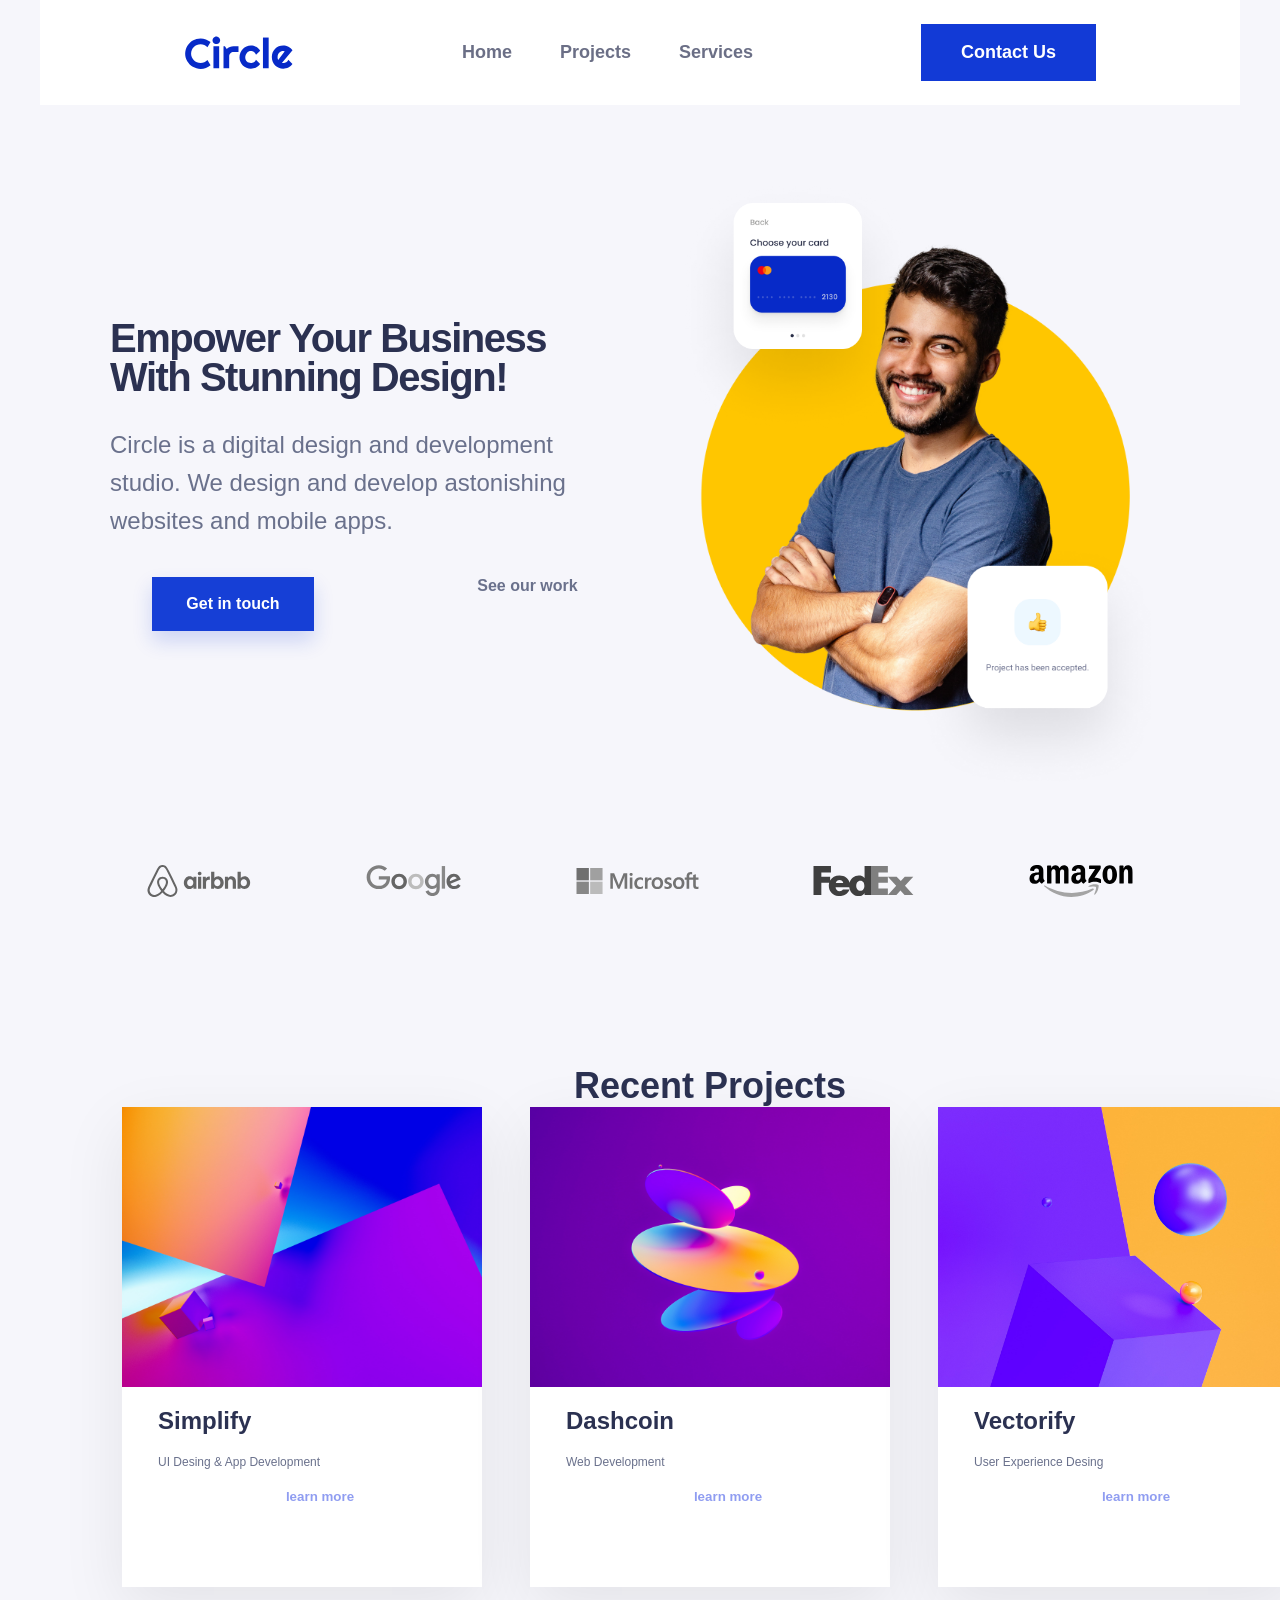
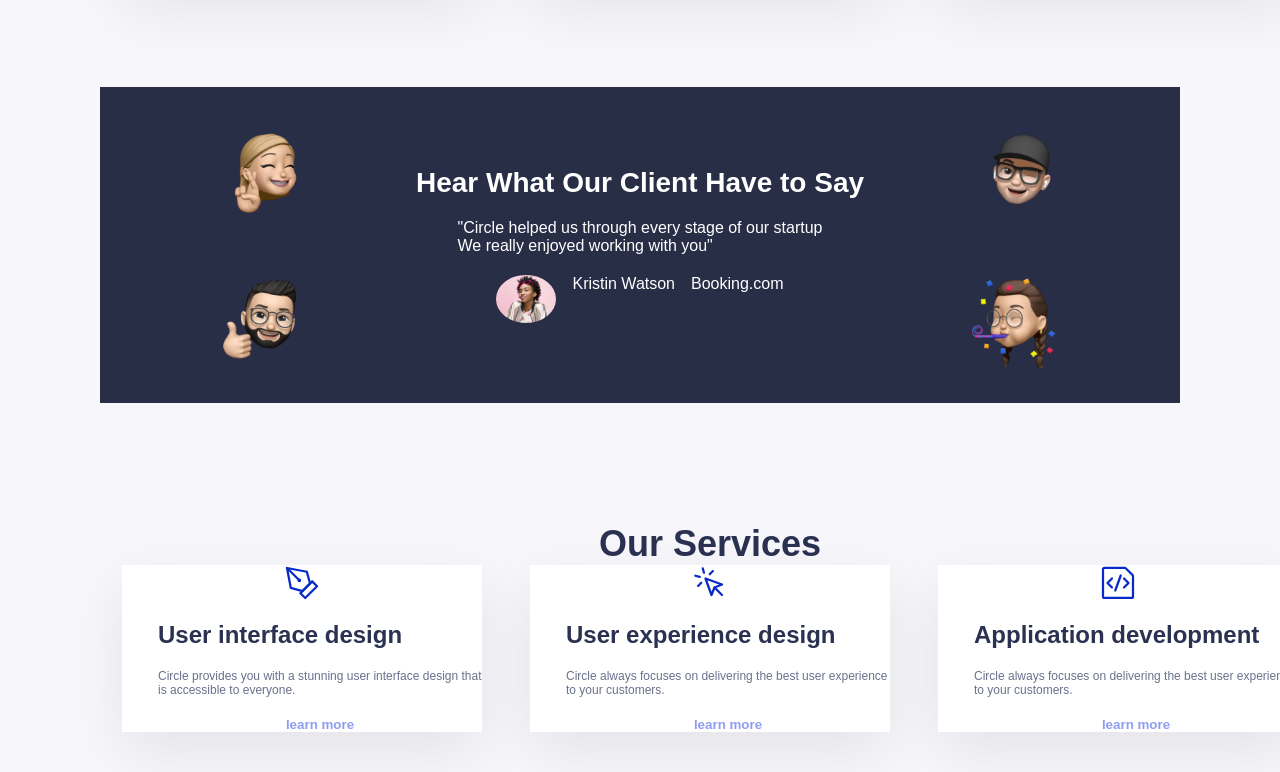
==== Proyecto/index.html @ 4cdb1dbb "Inicio_Del_Dia_07-04-2026_956" ====
<!doctype html>
<html lang="en">
  <head>
    <meta charset="UTF-8" />
    <meta name="viewport" content="width=device-width, initial-scale=1.0" />
    <link rel="stylesheet" href="../Proyecto/css-De-Index/style.css" />
    <title>Circle</title>
  </head>
  <body>
    <header class="header">
      <nav class="header-inner">
        <img
          src="../assets/project-assets-20260406T084947Z-1-001/project-assets/logos/circle.svg"
          alt="Logo de circle"
          class="logo"
        />
        <!-- menu_de_navegacion -->
        <nav class="menu">
          <ul>
            <li><a href="#">Home</a></li>
            <li><a href="#">Projects</a></li>
            <li><a href="#">Services</a></li>
          </ul>
        </nav>

        <button class="btn-contact">Contact Us</button>
      </nav>
    </header>

    <article>
      <!-- Primeraseccion -->
      <section class="section1">
        <div class="section1-container">
          <div class="part-One-Section-One">
            <h1>Empower Your Business With Stunning Design!</h1>
            <p>
              Circle is a digital design and development studio. We design and
              develop astonishing websites and mobile apps.
            </p>

            <div class="buttons">
              <button class="btn-primary">Get in touch</button>
              <button class="btn-secondary">See our work</button>
            </div>
          </div>

          <div class="part-One-Section-two">
            <img
              class="hero-main"
              src="../assets/project-assets-20260406T084947Z-1-001/project-assets/hero-section/hero-image.png"
              alt="Hero image"
            />
            <img
              class="hero-card card-top"
              src="../assets/project-assets-20260406T084947Z-1-001/project-assets/hero-section/card-1.png"
              alt="Choose your card"
            />
            <img
              class="hero-card card-bottom"
              src="../assets/project-assets-20260406T084947Z-1-001/project-assets/hero-section/card-2.png"
              alt="Project accepted"
            />
          </div>
        </div>

        <div class="part-One-Section-three">
          <img
            src="../assets/project-assets-20260406T084947Z-1-001/project-assets/logos/airbnb-logo.svg"
            alt="airbnb-logo"
          />
          <img
            src="../assets/project-assets-20260406T084947Z-1-001/project-assets/logos/google-logo.svg"
            alt="google-logo"
          />
          <img
            src="../assets/project-assets-20260406T084947Z-1-001/project-assets/logos/microsoft-logo.svg"
            alt="microsoft-logo"
          />
          <img
            src="../assets/project-assets-20260406T084947Z-1-001/project-assets/logos/fedex-logo.svg"
            alt="fedex-logo"
          />
          <img
            src="../assets/project-assets-20260406T084947Z-1-001/project-assets/logos/amazon-logo.svg"
            alt="amazon-logo"
          />
        </div>
      </section>
      <!-- segunda Seccion -->
      <section class="section2">
        <h2>Recent Projects</h2>
        <div class="sectiontwo_container">
          <div class="part-two-target-One">
            <img
              class="oneImg"
              src="../assets/project-assets-20260406T084947Z-1-001/project-assets/projects-section/1.jpg"
              alt="projects-section"
            />
            <h3>Simplify</h3>
            <p>UI Desing & App Development</p>
            <button>learn more</button>
          </div>
          <div class="part-two-target-two">
            <img
              class="twoImg"
              src="../assets/project-assets-20260406T084947Z-1-001/project-assets/projects-section/2.jpg"
              alt="projects-section2"
            />
            <h3>Dashcoin</h3>
            <p>Web Development</p>
            <button>learn more</button>
          </div>
          <div class="part-two-target-three">
            <img
              class="threeImg"
              src="../assets/project-assets-20260406T084947Z-1-001/project-assets/projects-section/3.jpg"
              alt="projects-section3"
            />
            <h3>Vectorify</h3>
            <p>User Experience Desing</p>
            <button>learn more</button>
          </div>
        </div>
      </section>
      <!-- TerceraSección -->
      <section class="section3">
        <img
          src="../assets/project-assets-20260406T084947Z-1-001/project-assets/testimonial-section/memoji-1.png"
          class="corner tl"
          alt=""
        />
        <img
          src="../assets/project-assets-20260406T084947Z-1-001/project-assets/testimonial-section/memoji-2.png"
          class="corner tr"
          alt=""
        />
        <img
          src="../assets/project-assets-20260406T084947Z-1-001/project-assets/testimonial-section/memoji-3.png"
          class="corner bl"
          alt=""
        />
        <img
          src="../assets/project-assets-20260406T084947Z-1-001/project-assets/testimonial-section/memoji-4.png"
          class="corner br"
          alt=""
        />

        <div class="content">
          <h3>Hear What Our Client Have to Say</h3>
          <p>
            "Circle helped us through every stage of our startup <br />
            We really enjoyed working with you"
          </p>
          <div class="secction-profile">
            <img
              src="../assets/project-assets-20260406T084947Z-1-001/project-assets/testimonial-section/profile.png"
              class="profile"
              alt="imagenprofile"
            />
            <p>Kristin Watson</p>
            <p>Booking.com</p>
          </div>
        </div>
      </section>
      <!-- cuartaSeccion -->
      <section class="section4">
        <h2>Our Services</h2>
        <div class="sectionfour_container">
          <div class="part-four-target-One">
            <img
              class="oneIco"
              src="../assets/project-assets-20260406T084947Z-1-001/project-assets/services-section/icons/1.svg"
              alt="projects-section"
            />
            <h3>User interface design</h3>
            <p>
              Circle provides you with a stunning user interface design that is
              accessible to everyone.
            </p>
            <button>learn more</button>
          </div>
          <div class="part-four-target-two">
            <img
              class="twoIco"
              src="../assets/project-assets-20260406T084947Z-1-001/project-assets/services-section/icons/2.svg"
              alt="projects-section2"
            />
            <h3>User experience design</h3>
            <p>
              Circle always focuses on delivering the best user experience to
              your customers.
            </p>
            <button>learn more</button>
          </div>
          <div class="part-four-target-three">
            <img
              class="threeIco"
              src="../assets/project-assets-20260406T084947Z-1-001/project-assets/services-section/icons/3.svg"
              alt="projects-section3"
            />
            <h3>Application development</h3>
            <p>
              Circle always focuses on delivering the best user experience to
              your customers.
            </p>
            <button>learn more</button>
          </div>
        </div>
      </section>
      <!-- quitaSeccion -->
      <section class="section5"></section>
    </article>

    <!-- Pie de pagina -->
    <footer class="piePage">
      <article>
        <section>
          <a
            href="../assets/project-assets-20260406T084947Z-1-001/project-assets/logos/circle.svg"
          ></a>
        </section>
        <section></section>
      </article>
    </footer>
  </body>
</html>
---- Proyecto/css-De-Index/style.css ----
* {
  margin: 0 auto;
  padding: 0;
  background: var(--Background);
  font-family: "Roboto", sans-serif;
  max-width: 1200px;
}
html {
  scroll-behavior: smooth;
  display: block;
}
body {
  margin: 0;
  font-family: Arial, sans-serif;
  background: #f6f6fb;
  color: #2b3151;
}

/*Cabecera*/
.header {
  background: #fff;
  padding: 24px 0;
}

.header-inner {
  width: min(1200px, 90%);
  margin: 0 auto;
  display: flex;
  align-items: center;
  justify-content: space-between;
}

.logo {
  width: 110px;
  height: auto;
}

.menu ul {
  list-style: none;
  display: flex;
  gap: 48px;
  margin: 0;
  padding: 0;
}

.menu a {
  text-decoration: none;
  color: #6b6f86;
  font-size: 18px;
  font-weight: 600;
}

.menu a:hover {
  color: #123ad6;
}

.btn-contact {
  background: #123ad6;
  color: #fff;
  border: none;
  padding: 18px 40px;
  font-size: 18px;
  font-weight: 700;
  cursor: pointer;
}
/*Primera seccion*/

.section1 {
  min-height: 100vh;
  padding: 60px 70px 40px;
  box-sizing: border-box;
}

.section1-container {
  display: flex;
  align-items: center;
  justify-content: space-between;
  gap: 40px;
}

.part-One-Section-One {
  flex: 1;
  max-width: 560px;
}

.part-One-Section-One h1 {
  font-size: 2.5rem;
  line-height: 0.98;
  margin: 0 0 28px;
  font-weight: 800;
  letter-spacing: -1.5px;
  color: #2b3151;
}

.part-One-Section-One p {
  font-size: 1.5rem;
  line-height: 1.6;
  color: #6a718c;
  margin: 0 0 36px;
  max-width: 520px;
}

.buttons {
  display: flex;
  align-items: center;
  gap: 28px;
}

.btn-primary,
.btn-secondary {
  border: none;
  cursor: pointer;
  font-size: 16px;
  font-weight: 700;
}

.btn-primary {
  background: #163fd6;
  color: #fff;
  padding: 18px 34px;
  box-shadow: 0 10px 20px rgba(22, 63, 214, 0.18);
}

.btn-secondary {
  background: transparent;
  color: #6a718c;
  font-weight: 600;
}

.part-One-Section-two {
  flex: 1;
  position: relative;
  min-height: 620px;
  display: flex;
  justify-content: center;
  align-items: center;
}

.hero-main {
  position: relative;
  z-index: 1;
  max-width: 430px;
  width: 100%;
  height: auto;
}

.hero-card {
  position: absolute;
  z-index: 2;
  height: auto;
}

.card-top {
  width: 50%;
  top: 1%;
  left: 2%;
}

.card-bottom {
  width: 50%;
  top: 60%;
  bottom: 2%;
  right: 1%;
}

.part-One-Section-three {
  display: flex;
  justify-content: space-between;
  align-items: center;
  gap: 40px;
  margin-top: 80px;
  flex-wrap: wrap;
}

.part-One-Section-three img {
  max-height: 40px;
  width: auto;
  filter: grayscale(1);
  transition:
    filter 0.25s ease,
    transform 0.25s ease;
}

.part-One-Section-three img:hover {
  filter: grayscale(0);
  transform: scale(2.02);
}
/*Seccion dos */
.section2,
.section4 {
  width: 100%;
  padding: 60px 70px 40px;
  background: #f6f6fb;
}

.section2 h2,
.section4 h2 {
  text-align: center;
  font-size: 36px;
  font-weight: 800;
  color: #2b3151;
}

.sectiontwo_container,
.sectionfour_container {
  width: 100%;
  max-width: 1200px;
  margin: 0 auto;
  display: flex;
  gap: 24px;
  justify-content: center;
}

.part-two-target-One,
.part-two-target-two,
.part-two-target-three {
  flex: 1;
  max-width: 360px;
  height: 480px; /* Altura fija para TODOS */
  background: white;
  padding: 0;
  box-shadow: 0 20px 60px rgba(0, 0, 0, 0.08);
  display: flex;
  flex-direction: column;
  gap: 20px;
  transition: transform 0.3s ease;
}
/* hover seccion 2 */
.part-two-target-One:hover,
.part-two-target-two:hover,
.part-two-target-three:hover {
  transform: translateY(-10px);
}


.oneImg,
.twoImg,
.threeImg {
  width: 100%;
  height: 280px; /* Altura fija para las imágenes */
  object-fit: cover;
}

.part-two-target-One h3,
.part-two-target-two h3,
.part-two-target-three h3 {
  font-size: 24px;
  font-weight: 700;
  color: #2b3151;
  margin-left: 10%;
}

.part-two-target-One p,
.part-two-target-two p,
.part-two-target-three p {
  color: #6a718c;
  font-size: 12px;
  margin-left: 10%;
}

button {
  background-color: white;
  color: rgba(0, 33, 222, 0.438);
  border: none;
  padding-left: 10%;
  font-weight: 600;
  cursor: pointer;
  align-self: flex-start;
}

/* seccion tres */
.section3 {
  background: #292e47;
  background-image: url(../assets/project-assets-20260406T084947Z-1-001/project-assets/testimonial-section/orbit.png);
  background-size: cover;
  background-repeat: no-repeat;
  position: relative;
  padding: 80px 0;
  margin: 5%;
}
.section3 h3 {
  color: #fff;
  font-size: 28px;
  margin-bottom: 20px;
}

.quote {
  color: #fff;
  position: absolute;
  top: 50%;
  left: 50%;
  transform: translate(-50%, -50%);
  width: 120px;
  height: auto;
  z-index: 3;
  background: url("../assets/project-assets-20260406T084947Z-1-001/project-assets/testimonial-section/orbit.png");
}
.corner {
  position: absolute;
  width: 10%;
  height: auto;
  z-index: 2;
  pointer-events: none;
}

.tl {
  top: 10%;
  left: 10%;
}
.tr {
  top: 10%;
  right: 10%;
}
.bl {
  bottom: 10%;
  left: 10%;
}
.br {
  bottom: 10%;
  right: 10%;
}

.content {
  width: 100%;
  display: flex;
  position: relative;
  z-index: 1;
  color: #fff;
  max-width: 600px;
  flex-wrap: nowrap;
  flex-direction: column;
  align-items: center;
}
.secction-profile {
  display: flex;
  gap: 16px;
  margin-top: 20px;
}
.profile {
  border-radius: 50%;
  width: 60px;
  height: auto;
}
/* Seccion4 */

.part-four-target-One,
.part-four-target-two,
.part-four-target-three {
    width: 100%;
    max-width: 1200px;
    margin: 0 auto;
    display: flex;
    gap: 24px;
    justify-content: center;
    flex-direction: column;
}
.part-four-target-One:hover,
.part-four-target-two:hover,
.part-four-target-three:hover {
  transform: translateY(-10px);
}
.part-four-target-One h3,
.part-four-target-two h3,
.part-four-target-three h3 {
  font-size: 24px;
  font-weight: 700;
  color: #2b3151;
  margin-left: 10%;
}

.part-four-target-One p,
.part-four-target-two p,
.part-four-target-three p {
  color: #6a718c;
  font-size: 12px;
  margin-left: 10%;
}
.part-four-target-One,
.part-four-target-two,
.part-four-target-three {
  flex: 1;
  max-width: 360px;
  height: auto; /* Altura fija para TODOS */
  background: white;
  padding: 0;
  box-shadow: 0 20px 60px rgba(0, 0, 0, 0.08);
  display: flex;
  flex-direction: column;
  gap: 20px;
  transition: transform 0.3s ease;
}
.oneIco,
.twoIco,
.threeIco {
  width: 10%;
  height: auto;
}
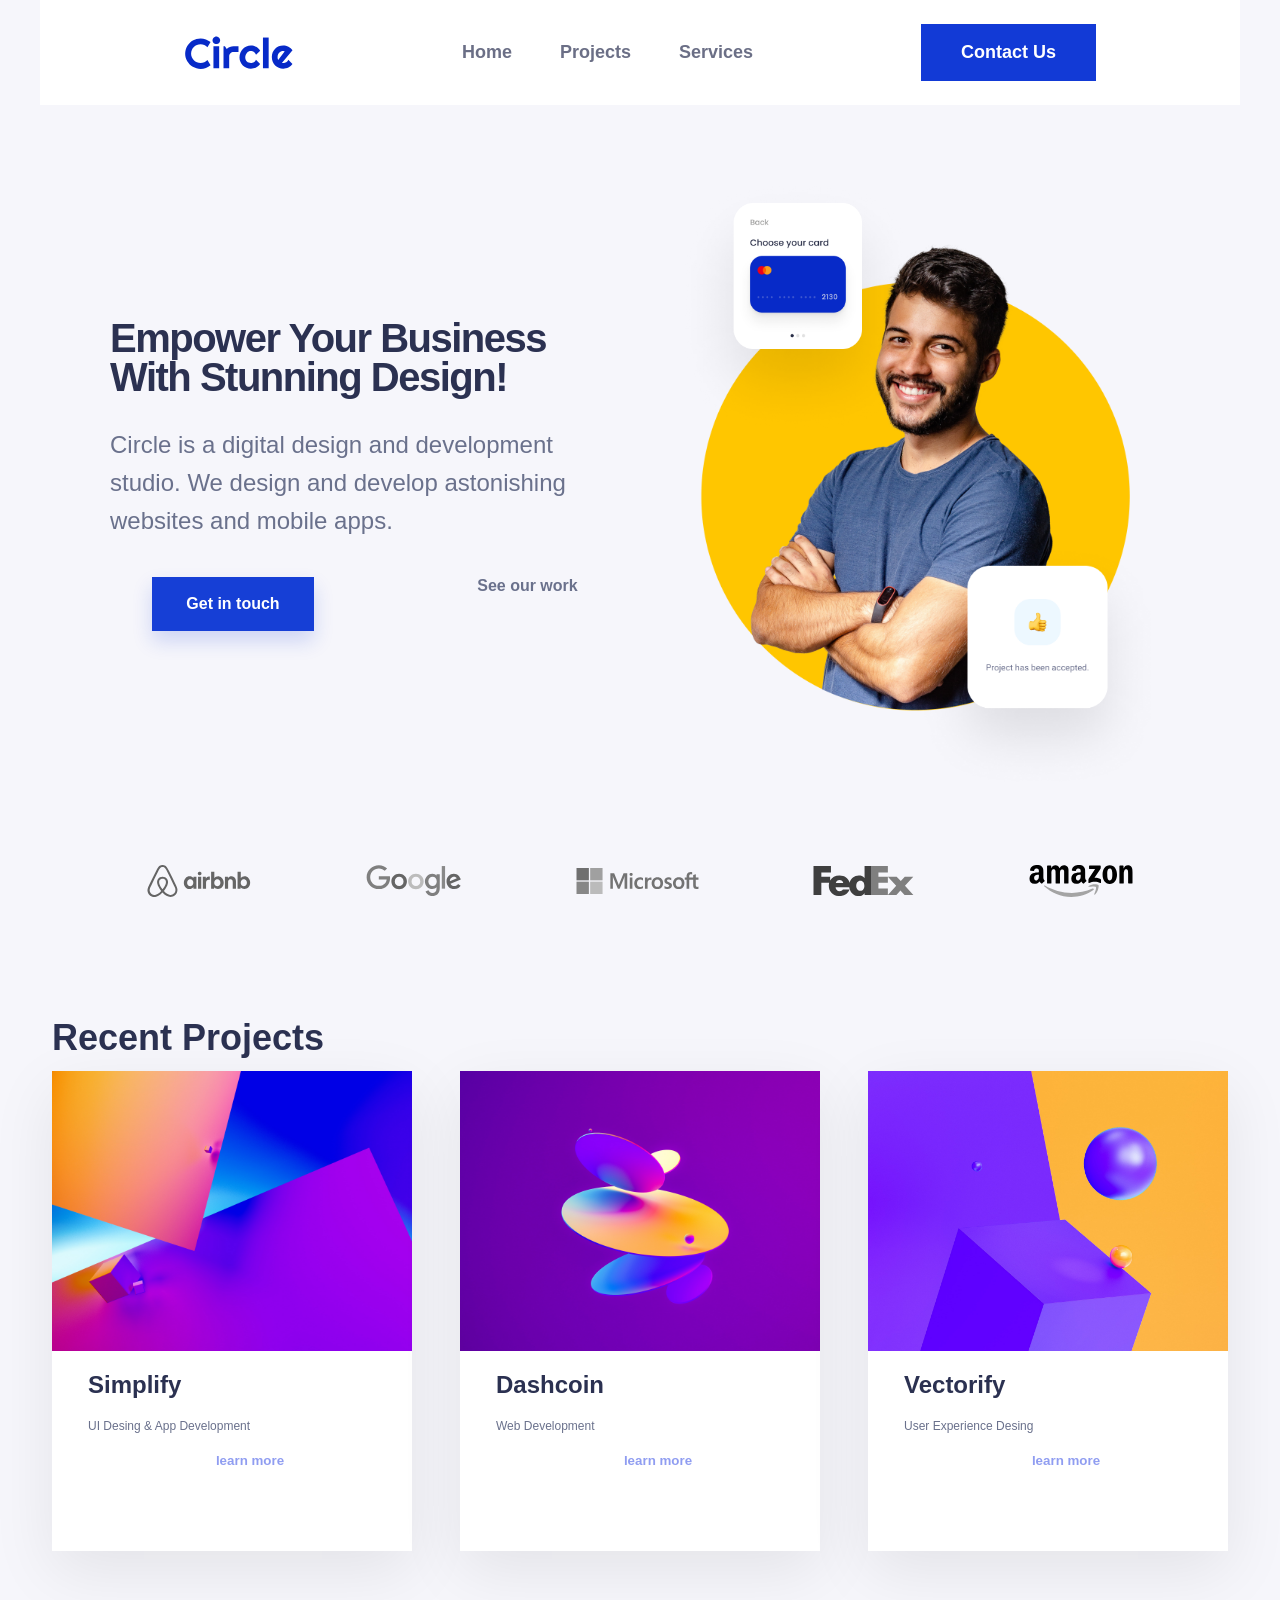
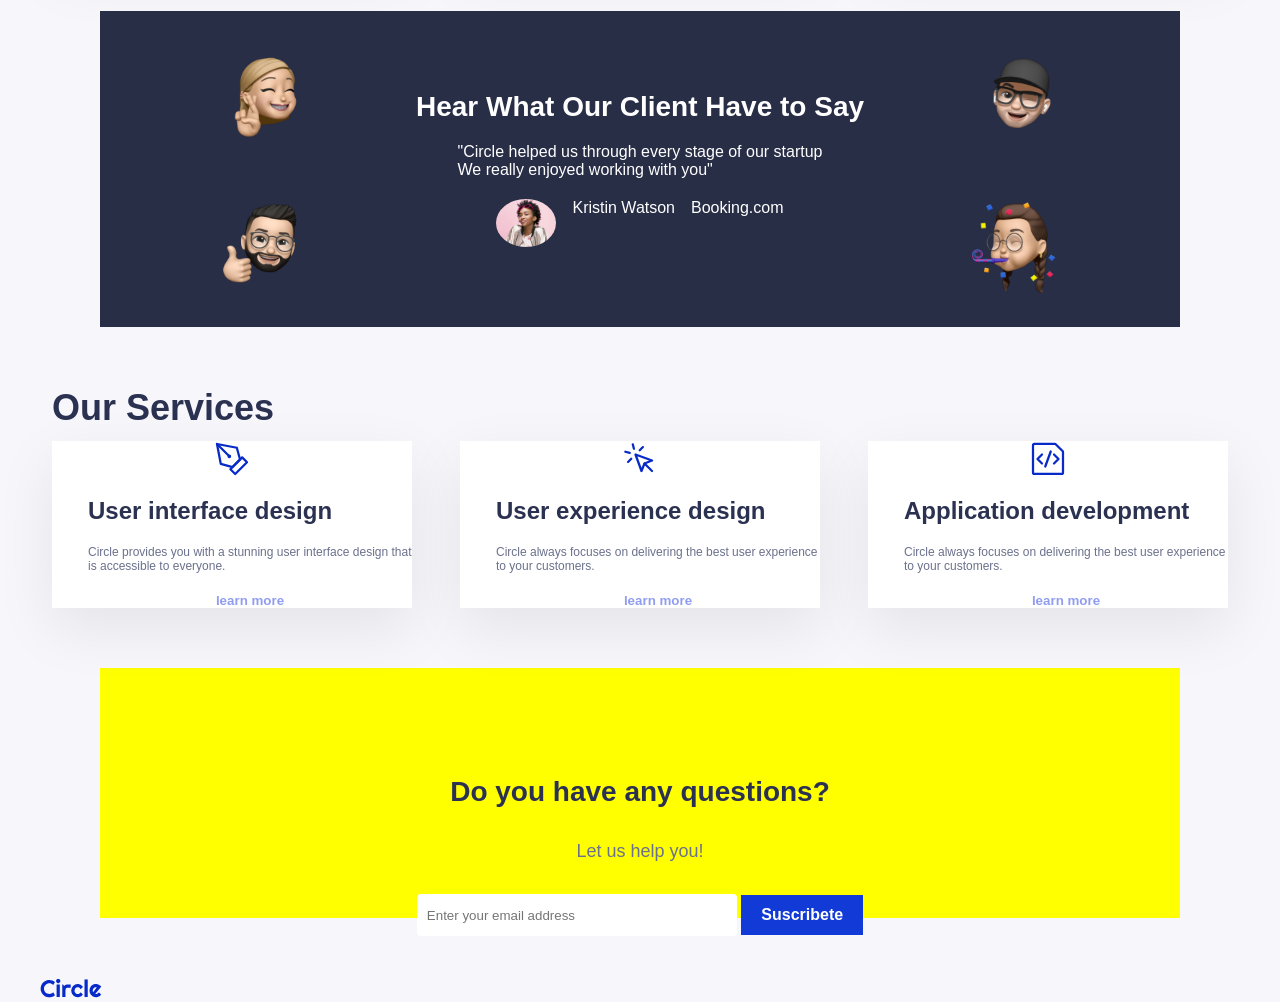
==== commit 7f9f48f6: "finalizado_seccion5_07-04-2026_1053" ====
--- a/Proyecto/index.html
+++ b/Proyecto/index.html
@@ -208,18 +208,32 @@
         </div>
       </section>
       <!-- quitaSeccion -->
-      <section class="section5"></section>
+      <section class="section5">
+        <h2>Do you have any questions?</h2>
+        <p>Let us help you!</p>
+        <div class="sectioFiveEmail">
+          <input
+          type="email"
+          placeholder="Enter your email address"
+          class="email-input">
+        <button class="btn-submit">Suscribete</button>
+        </div>
+        
+
+      </section>
     </article>
-
     <!-- Pie de pagina -->
     <footer class="piePage">
       <article>
         <section>
-          <a
-            href="../assets/project-assets-20260406T084947Z-1-001/project-assets/logos/circle.svg"
-          ></a>
+          <img
+            src="../assets/project-assets-20260406T084947Z-1-001/project-assets/logos/circle.svg"
+            alt="Logo de circle"
+            class="logo-footer">
         </section>
-        <section></section>
+        <section>
+
+        </section>
       </article>
     </footer>
   </body>
--- a/Proyecto/css-De-Index/style.css
+++ b/Proyecto/css-De-Index/style.css
@@ -188,14 +188,15 @@
 /*Seccion dos */
 .section2,
 .section4 {
+
   width: 100%;
-  padding: 60px 70px 40px;
+  /* padding: 60px 70px 40px; */
   background: #f6f6fb;
 }
 
 .section2 h2,
 .section4 h2 {
-  text-align: center;
+  margin: 1%;
   font-size: 36px;
   font-weight: 800;
   color: #2b3151;
@@ -394,4 +395,50 @@
 .threeIco {
   width: 10%;
   height: auto;
+}
+
+/* Seccion5 */
+
+.section5{
+    width: 90%;
+    height: 250px;
+    background: yellow;
+    text-align: center;
+    margin: 5%;
+  
+}
+.section5 h2{
+    font-size: 28px;
+    font-weight: 700;
+    color: #2b3151;
+    padding: 10% 3% 3% 3%;
+}
+.section5 p{
+    color: #6a718c;
+    font-size: 18px;
+    padding-bottom: 3%;
+}
+.sectionFiveEmail{
+    display: flex;
+    gap: 16px;
+    justify-content: center;
+}
+.email-input{
+  height: 22px;
+    background: white;
+    color: #6a718c;
+    padding: 10px;
+    width: 300px;
+    border: none;
+    border-radius: 4px;
+}
+.btn-submit{
+    height: 40px;
+    background: #123ad6;
+    color: #fff;
+    border: none;
+    padding: 10px 20px;
+    font-size: 16px;
+    font-weight: 700;
+    cursor: pointer;
 }
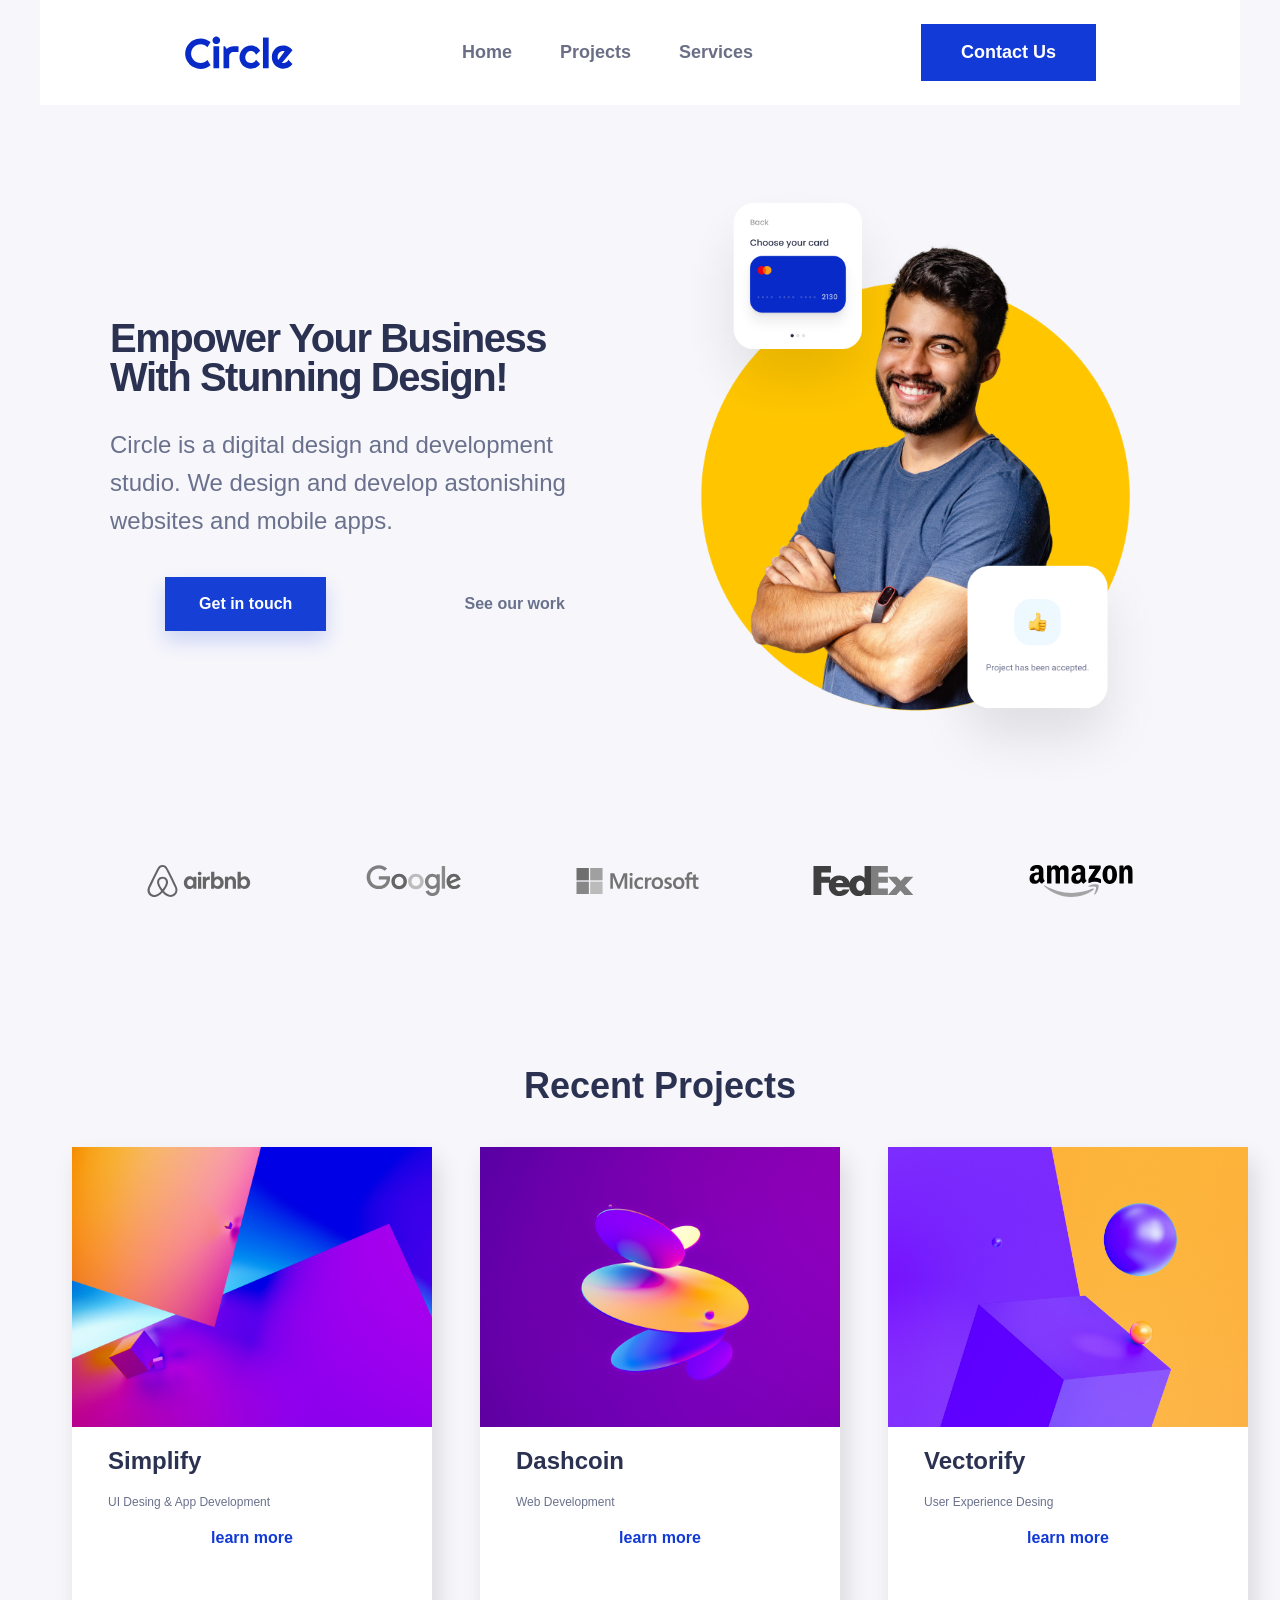
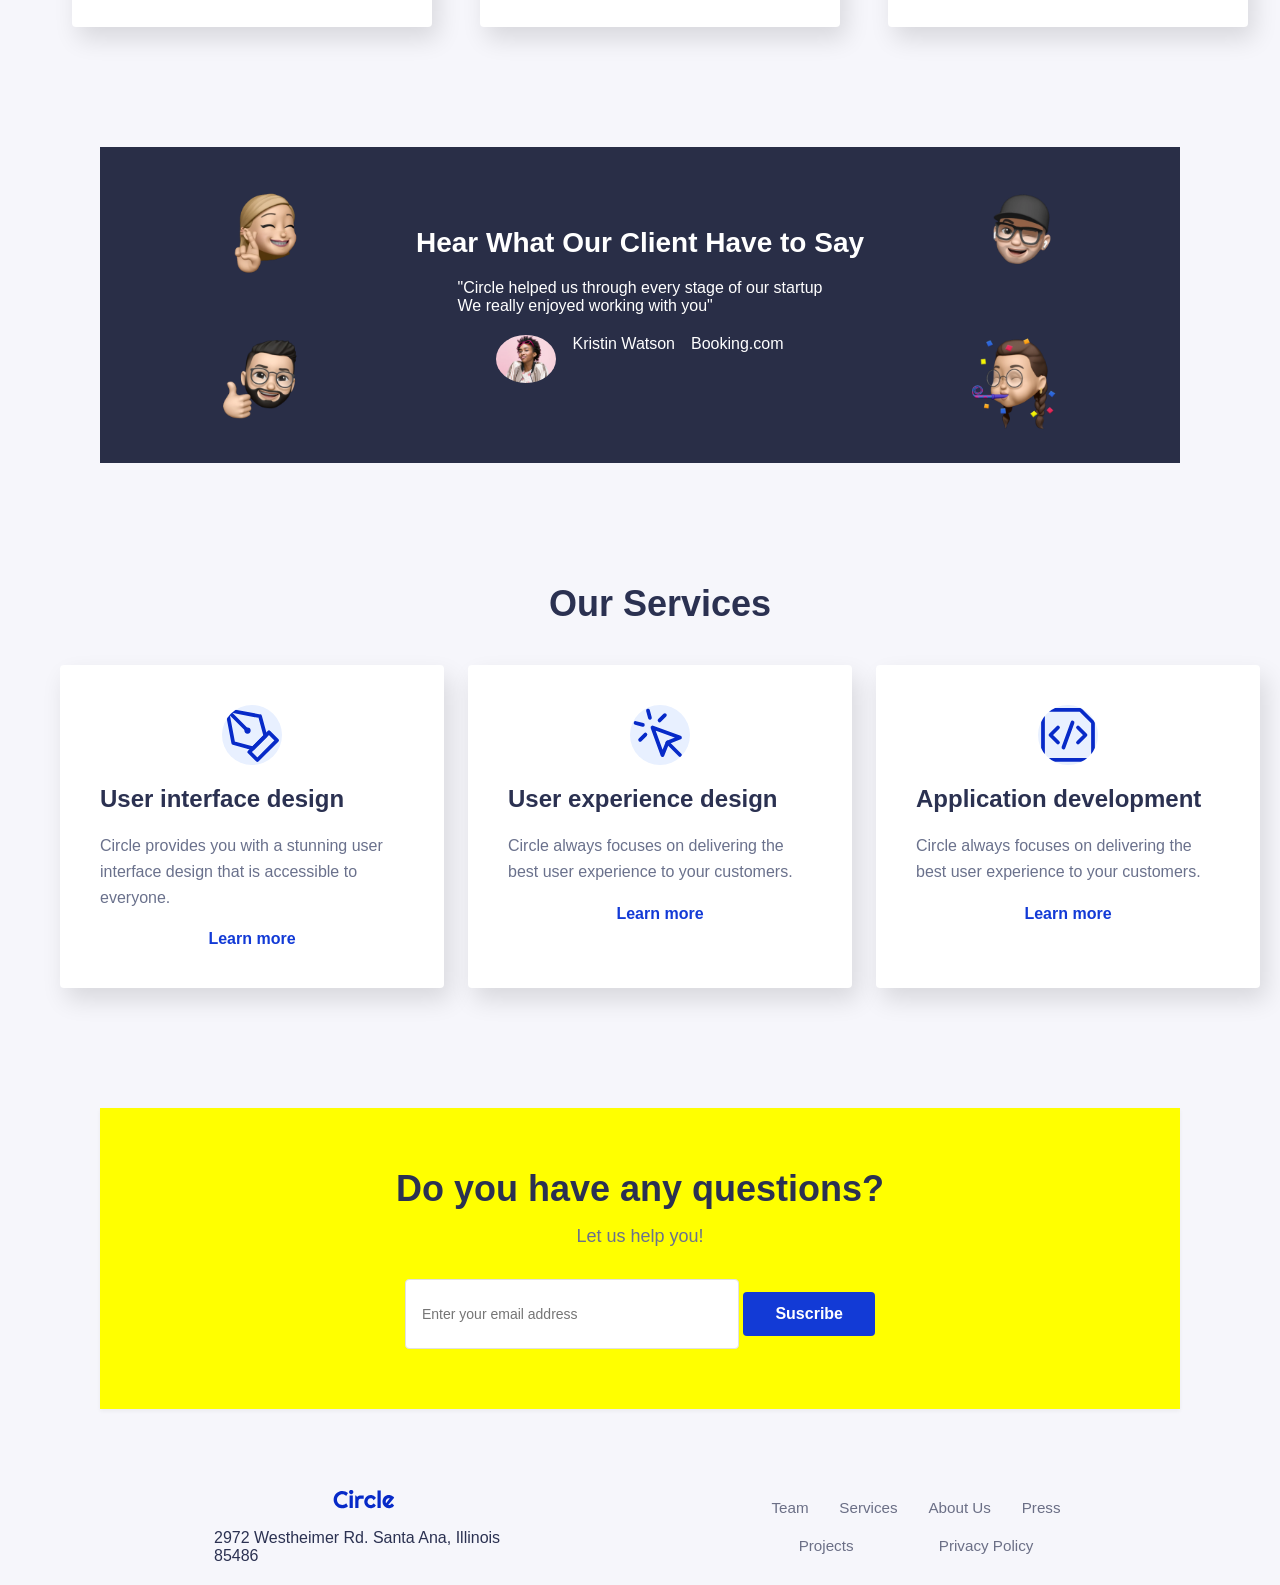
==== commit ed25318b: "finalizado_home_y_Responsive_07-04-2026_1340" ====
--- a/Proyecto/index.html
+++ b/Proyecto/index.html
@@ -4,6 +4,7 @@
     <meta charset="UTF-8" />
     <meta name="viewport" content="width=device-width, initial-scale=1.0" />
     <link rel="stylesheet" href="../Proyecto/css-De-Index/style.css" />
+    <link rel="stylesheet" href="../Proyecto/styleResponsive.css" />
     <title>Circle</title>
   </head>
   <body>
@@ -15,11 +16,13 @@
           class="logo"
         />
         <!-- menu_de_navegacion -->
+        <input type="checkbox" id="menu-toggle" class="menu-toggle" />
+        <label for="menu-toggle" class="hamburger">☰</label>
         <nav class="menu">
           <ul>
             <li><a href="#">Home</a></li>
-            <li><a href="#">Projects</a></li>
-            <li><a href="#">Services</a></li>
+            <li><a href="#projects">Projects</a></li>
+            <li><a href="#services">Services</a></li>
           </ul>
         </nav>
 
@@ -39,8 +42,8 @@
             </p>
 
             <div class="buttons">
-              <button class="btn-primary">Get in touch</button>
-              <button class="btn-secondary">See our work</button>
+              <a href="#newsletter" class="btn-primary">Get in touch</a>
+              <a href="#projects" class="btn-secondary">See our work</a>
             </div>
           </div>
 
@@ -64,62 +67,45 @@
         </div>
 
         <div class="part-One-Section-three">
-          <img
-            src="../assets/project-assets-20260406T084947Z-1-001/project-assets/logos/airbnb-logo.svg"
-            alt="airbnb-logo"
-          />
-          <img
-            src="../assets/project-assets-20260406T084947Z-1-001/project-assets/logos/google-logo.svg"
-            alt="google-logo"
-          />
-          <img
-            src="../assets/project-assets-20260406T084947Z-1-001/project-assets/logos/microsoft-logo.svg"
-            alt="microsoft-logo"
-          />
-          <img
-            src="../assets/project-assets-20260406T084947Z-1-001/project-assets/logos/fedex-logo.svg"
-            alt="fedex-logo"
-          />
-          <img
-            src="../assets/project-assets-20260406T084947Z-1-001/project-assets/logos/amazon-logo.svg"
-            alt="amazon-logo"
-          />
+          <a href="https://www.airbnb.com" target="_blank" rel="noopener noreferrer">
+            <img src="../assets/project-assets-20260406T084947Z-1-001/project-assets/logos/airbnb-logo.svg" alt="airbnb-logo" />
+          </a>
+          <a href="https://www.google.com" target="_blank" rel="noopener noreferrer">
+            <img src="../assets/project-assets-20260406T084947Z-1-001/project-assets/logos/google-logo.svg" alt="google-logo" />
+          </a>
+          <a href="https://www.microsoft.com" target="_blank" rel="noopener noreferrer">
+            <img src="../assets/project-assets-20260406T084947Z-1-001/project-assets/logos/microsoft-logo.svg" alt="microsoft-logo" />
+          </a>
+          <a href="https://www.fedex.com" target="_blank" rel="noopener noreferrer">
+            <img src="../assets/project-assets-20260406T084947Z-1-001/project-assets/logos/fedex-logo.svg" alt="fedex-logo" />
+          </a>
+          <a href="https://www.amazon.com" target="_blank" rel="noopener noreferrer">
+            <img src="../assets/project-assets-20260406T084947Z-1-001/project-assets/logos/amazon-logo.svg" alt="amazon-logo" />
+          </a>
         </div>
       </section>
       <!-- segunda Seccion -->
-      <section class="section2">
+      <section class="section2" id="projects">
         <h2>Recent Projects</h2>
         <div class="sectiontwo_container">
-          <div class="part-two-target-One">
-            <img
-              class="oneImg"
-              src="../assets/project-assets-20260406T084947Z-1-001/project-assets/projects-section/1.jpg"
-              alt="projects-section"
-            />
+          <a href="./pages/projects.html?id=1" class="part-two-target-One">
+            <img class="oneImg" src="../assets/project-assets-20260406T084947Z-1-001/project-assets/projects-section/1.jpg" alt="projects-section" />
             <h3>Simplify</h3>
             <p>UI Desing & App Development</p>
-            <button>learn more</button>
-          </div>
-          <div class="part-two-target-two">
-            <img
-              class="twoImg"
-              src="../assets/project-assets-20260406T084947Z-1-001/project-assets/projects-section/2.jpg"
-              alt="projects-section2"
-            />
+            <span class="learn-more">learn more</span>
+          </a>
+          <a href="./pages/projects.html?id=2" class="part-two-target-two">
+            <img class="twoImg" src="../assets/project-assets-20260406T084947Z-1-001/project-assets/projects-section/2.jpg" alt="projects-section2" />
             <h3>Dashcoin</h3>
             <p>Web Development</p>
-            <button>learn more</button>
-          </div>
-          <div class="part-two-target-three">
-            <img
-              class="threeImg"
-              src="../assets/project-assets-20260406T084947Z-1-001/project-assets/projects-section/3.jpg"
-              alt="projects-section3"
-            />
+            <span class="learn-more">learn more</span>
+          </a>
+          <a href="./pages/projects.html?id=3" class="part-two-target-three">
+            <img class="threeImg" src="../assets/project-assets-20260406T084947Z-1-001/project-assets/projects-section/3.jpg" alt="projects-section3" />
             <h3>Vectorify</h3>
             <p>User Experience Desing</p>
-            <button>learn more</button>
-          </div>
+            <span class="learn-more">learn more</span>
+          </a>
         </div>
       </section>
       <!-- TerceraSección -->
@@ -163,7 +149,7 @@
         </div>
       </section>
       <!-- cuartaSeccion -->
-      <section class="section4">
+      <section class="section4" id="services">
         <h2>Our Services</h2>
         <div class="sectionfour_container">
           <div class="part-four-target-One">
@@ -177,7 +163,7 @@
               Circle provides you with a stunning user interface design that is
               accessible to everyone.
             </p>
-            <button>learn more</button>
+            <a href="#" class="learn-more">Learn more</a>
           </div>
           <div class="part-four-target-two">
             <img
@@ -190,7 +176,7 @@
               Circle always focuses on delivering the best user experience to
               your customers.
             </p>
-            <button>learn more</button>
+            <a href="#" class="learn-more">Learn more</a>
           </div>
           <div class="part-four-target-three">
             <img
@@ -203,20 +189,17 @@
               Circle always focuses on delivering the best user experience to
               your customers.
             </p>
-            <button>learn more</button>
+            <a href="#" class="learn-more">Learn more</a>
           </div>
         </div>
       </section>
       <!-- quitaSeccion -->
-      <section class="section5">
+      <section class="section5" id="newsletter">
         <h2>Do you have any questions?</h2>
         <p>Let us help you!</p>
         <div class="sectioFiveEmail">
-          <input
-          type="email"
-          placeholder="Enter your email address"
-          class="email-input">
-        <button class="btn-submit">Suscribete</button>
+          <input type="email" placeholder="Enter your email address" class="email-input">
+          <a href="./pages/contact.html" class="btn-submit">Suscribe</a>
         </div>
         
 
@@ -224,15 +207,23 @@
     </article>
     <!-- Pie de pagina -->
     <footer class="piePage">
-      <article>
+      <article class="footer-container">
         <section>
           <img
             src="../assets/project-assets-20260406T084947Z-1-001/project-assets/logos/circle.svg"
             alt="Logo de circle"
             class="logo-footer">
-        </section>
+          <p>2972 Westheimer Rd. Santa Ana, Illinois 85486</p>
+          </section>
         <section>
-
+          <ul class="footer-links">
+            <li><a href="#">Team</a></li>
+            <li><a href="#services">Services</a></li>
+            <li><a href="#">About Us</a></li>
+            <li><a href="#">Press</a></li>
+            <li><a href="#projects">Projects</a></li>
+            <li><a href="#">Privacy Policy</a></li>
+          </ul>
         </section>
       </article>
     </footer>
--- a/Proyecto/css-De-Index/style.css
+++ b/Proyecto/css-De-Index/style.css
@@ -52,6 +52,46 @@
 
 .menu a:hover {
   color: #123ad6;
+}
+
+/* Hamburger Menu */
+.hamburger {
+  display: none;
+  font-size: 28px;
+  cursor: pointer;
+  color: #2b3151;
+}
+
+.menu-toggle {
+  display: none;
+}
+
+.menu-toggle:checked + .hamburger + .menu {
+  display: flex;
+  flex-direction: column;
+  position: absolute;
+  top: 70px;
+  left: 0;
+  right: 0;
+  background: #fff;
+  width: 100%;
+  gap: 0;
+}
+
+.menu-toggle:checked + .hamburger + .menu ul {
+  flex-direction: column;
+  gap: 0;
+  width: 100%;
+}
+
+.menu-toggle:checked + .hamburger + .menu ul li {
+  width: 100%;
+  border-bottom: 1px solid #f0f0f0;
+}
+
+.menu-toggle:checked + .hamburger + .menu ul li a {
+  display: block;
+  padding: 16px 20px;
 }
 
 .btn-contact {
@@ -112,6 +152,8 @@
   cursor: pointer;
   font-size: 16px;
   font-weight: 700;
+  text-decoration: none;
+  display: inline-block;
 }
 
 .btn-primary {
@@ -188,18 +230,18 @@
 /*Seccion dos */
 .section2,
 .section4 {
-
-  width: 100%;
-  /* padding: 60px 70px 40px; */
+  width: 100%;
+  padding: 60px 20px;
   background: #f6f6fb;
 }
 
 .section2 h2,
 .section4 h2 {
-  margin: 1%;
+  margin: 0 0 40px;
   font-size: 36px;
   font-weight: 800;
   color: #2b3151;
+  text-align: center;
 }
 
 .sectiontwo_container,
@@ -208,8 +250,10 @@
   max-width: 1200px;
   margin: 0 auto;
   display: flex;
+  flex-direction: row;
   gap: 24px;
   justify-content: center;
+  flex-wrap: wrap;
 }
 
 .part-two-target-One,
@@ -220,17 +264,32 @@
   height: 480px; /* Altura fija para TODOS */
   background: white;
   padding: 0;
-  box-shadow: 0 20px 60px rgba(0, 0, 0, 0.08);
+  box-shadow: 6px 12px 25px rgba(0, 0, 0, 0.12);
   display: flex;
   flex-direction: column;
   gap: 20px;
-  transition: transform 0.3s ease;
+  transition: transform 0.3s ease, box-shadow 0.3s ease;
+  text-decoration: none;
+  border-radius: 4px;
 }
 /* hover seccion 2 */
 .part-two-target-One:hover,
 .part-two-target-two:hover,
 .part-two-target-three:hover {
   transform: translateY(-10px);
+  box-shadow: 8px 16px 35px rgba(0, 0, 0, 0.18);
+}
+
+.learn-more {
+  background-color: transparent;
+  color: #123ad6;
+  border: none;
+  padding: 0;
+  font-weight: 600;
+  cursor: pointer;
+  align-self: flex-start;
+  text-decoration: none;
+  font-size: 16px;
 }
 
 
@@ -259,17 +318,7 @@
   margin-left: 10%;
 }
 
-button {
-  background-color: white;
-  color: rgba(0, 33, 222, 0.438);
-  border: none;
-  padding-left: 10%;
-  font-weight: 600;
-  cursor: pointer;
-  align-self: flex-start;
-}
-
-/* seccion tres */
+/* Seccion 3 */
 .section3 {
   background: #292e47;
   background-image: url(../assets/project-assets-20260406T084947Z-1-001/project-assets/testimonial-section/orbit.png);
@@ -347,18 +396,23 @@
 .part-four-target-One,
 .part-four-target-two,
 .part-four-target-three {
-    width: 100%;
-    max-width: 1200px;
-    margin: 0 auto;
-    display: flex;
-    gap: 24px;
-    justify-content: center;
-    flex-direction: column;
+  flex: 1;
+  max-width: 360px;
+  height: auto;
+  background: white;
+  padding: 40px;
+  box-shadow: 6px 12px 25px rgba(0, 0, 0, 0.12);
+  display: flex;
+  flex-direction: column;
+  gap: 20px;
+  transition: transform 0.3s ease, box-shadow 0.3s ease;
+  border-radius: 4px;
 }
 .part-four-target-One:hover,
 .part-four-target-two:hover,
 .part-four-target-three:hover {
   transform: translateY(-10px);
+  box-shadow: 8px 16px 35px rgba(0, 0, 0, 0.18);
 }
 .part-four-target-One h3,
 .part-four-target-two h3,
@@ -366,79 +420,156 @@
   font-size: 24px;
   font-weight: 700;
   color: #2b3151;
-  margin-left: 10%;
+  margin: 0;
 }
 
 .part-four-target-One p,
 .part-four-target-two p,
 .part-four-target-three p {
   color: #6a718c;
-  font-size: 12px;
-  margin-left: 10%;
-}
-.part-four-target-One,
-.part-four-target-two,
-.part-four-target-three {
-  flex: 1;
-  max-width: 360px;
-  height: auto; /* Altura fija para TODOS */
-  background: white;
-  padding: 0;
-  box-shadow: 0 20px 60px rgba(0, 0, 0, 0.08);
-  display: flex;
-  flex-direction: column;
-  gap: 20px;
-  transition: transform 0.3s ease;
-}
+  font-size: 16px;
+  margin: 0;
+  line-height: 1.6;
+}
+
+.part-four-target-One a,
+.part-four-target-two a,
+.part-four-target-three a {
+  color: #123ad6;
+  text-decoration: none;
+  font-weight: 600;
+  font-size: 16px;
+}
+
 .oneIco,
 .twoIco,
 .threeIco {
-  width: 10%;
-  height: auto;
+  width: 60px;
+  height: 60px;
+  background: #e8f0ff;
+  border-radius: 50%;
+  display: flex;
+  align-items: center;
+  justify-content: center;
 }
 
 /* Seccion5 */
 
 .section5{
+
     width: 90%;
-    height: 250px;
+    height: auto;
     background: yellow;
     text-align: center;
     margin: 5%;
-  
+    padding: 60px 0;
+    box-shadow: 0 2px 4px rgba(0, 0, 0, 0.05);
+}
+.footer{
+  margin: 10%;
 }
 .section5 h2{
-    font-size: 28px;
-    font-weight: 700;
+    font-size: 36px;
     color: #2b3151;
-    padding: 10% 3% 3% 3%;
+    padding: 0 0 16px;
+    margin: 0;
+    font-weight: 800;
 }
 .section5 p{
     color: #6a718c;
     font-size: 18px;
-    padding-bottom: 3%;
+    padding: 0 0 32px;
+    margin: 0;
 }
 .sectionFiveEmail{
     display: flex;
-    gap: 16px;
+    gap: 12px;
     justify-content: center;
+    align-items: center;
+    flex-wrap: wrap;
 }
 .email-input{
-  height: 22px;
-    background: white;
-    color: #6a718c;
-    padding: 10px;
-    width: 300px;
-    border: none;
-    border-radius: 4px;
+  height: 44px;
+  background: white;
+  color: #6a718c;
+  padding: 12px 16px;
+  width: 300px;
+  border: 1px solid #e0e0e0;
+  border-radius: 4px;
+  font-size: 14px;
 }
 .btn-submit{
-    height: 40px;
+    height: 44px;
     background: #123ad6;
     color: #fff;
     border: none;
-    padding: 10px 20px;
+    padding: 0 32px;
     font-size: 16px;
     font-weight: 700;
     cursor: pointer;
+    margin: 0;
+    text-decoration: none;
+    display: inline-flex;
+    align-items: center;
+    border-radius: 4px;
+    transition: background 0.3s ease;
+}
+
+.btn-submit:hover {
+  background: #0e2fa3;
+}
+/* pie de pagina  */
+.piePage{
+    padding: 20px 0;
+    text-align: center;
+}
+.footer-container{
+    width: 90%;
+    max-width: 1200px;
+    margin: 0 auto;
+    display: flex;
+    gap: 24px;
+    justify-content: center;
+    flex-direction: row;
+    align-items: center;
+    text-align: left;
+}
+.footer-container section{
+    flex: 1;
+    max-width: 300px;
+    height: auto; /* Altura fija para TODOS */
+    padding: 0;
+    box-shadow: 0 20px 60px rgba(0, 0, 0, 0.0);
+    display: flex;
+    flex-direction: column;
+    gap: 20px;
+}
+.table-footer{
+  margin: 1%;
+}
+.table-footer td{
+  font-size: 0.85rem;
+  height: 15px;
+  padding: 30px;
+}
+
+.footer-links {
+  list-style: none;
+  display: flex;
+  flex-wrap: wrap;
+  gap: 20px;
+  padding: 0;
+  margin: 0;
+}
+
+.footer-links li a {
+  text-decoration: none;
+  color: #6b6f86;
+  font-size: 0.95rem;
+  font-weight: 500;
+  transition: color 0.3s ease;
+}
+
+.footer-links li a:hover {
+  color: #123ad6;
 }
--- a/Proyecto/styleResponsive.css
+++ b/Proyecto/styleResponsive.css
@@ -0,0 +1,714 @@
+
+/* ============================================
+   RESPONSIVE DESIGN - MEDIA QUERIES
+   ============================================ */
+
+/* TABLETS (768px y menores) */
+@media (max-width: 768px) {
+  * {
+    max-width: 100%;
+  }
+
+  /* Header */
+  .hamburger {
+    display: block;
+    font-size: 24px;
+    cursor: pointer;
+  }
+
+  .menu {
+    display: none;
+  }
+
+  .menu-toggle:checked + .hamburger + .menu {
+    display: flex !important;
+  }
+
+  .header-inner {
+    width: 95%;
+    flex-wrap: wrap;
+    gap: 20px;
+  }
+
+  .menu ul {
+    gap: 24px;
+    flex-wrap: wrap;
+    justify-content: center;
+    width: 100%;
+  }
+
+  .menu a {
+    font-size: 14px;
+  }
+
+  .btn-contact {
+    padding: 12px 20px;
+    font-size: 14px;
+  }
+
+  /* Section 1 */
+  .section1 {
+    padding: 40px 20px;
+    min-height: auto;
+  }
+
+  .section1-container {
+    flex-direction: column;
+    gap: 30px;
+  }
+
+  .part-One-Section-One {
+    max-width: 100%;
+  }
+
+  .part-One-Section-One h1 {
+    font-size: 32px;
+    line-height: 1.3;
+    margin-bottom: 16px;
+  }
+
+  .part-One-Section-One p {
+    font-size: 16px;
+    margin-bottom: 24px;
+  }
+
+  .buttons {
+    flex-direction: row;
+    gap: 12px;
+    flex-wrap: wrap;
+  }
+
+  .btn-primary,
+  .btn-secondary {
+    flex: 1;
+    min-width: 140px;
+    padding: 14px 24px;
+    font-size: 14px;
+  }
+
+  .part-One-Section-two {
+    min-height: 350px;
+  }
+
+  .hero-main {
+    max-width: 280px;
+  }
+
+  .card-top {
+    width: 35%;
+    top: 10%;
+    left: 5%;
+  }
+
+  .card-bottom {
+    width: 35%;
+    top: 55%;
+    right: 5%;
+  }
+
+  .part-One-Section-three {
+    margin-top: 40px;
+    gap: 15px;
+    flex-wrap: wrap;
+    justify-content: center;
+  }
+
+  .part-One-Section-three img {
+    max-height: 25px;
+  }
+
+  /* Section 2 */
+  .section2,
+  .section4 {
+    padding: 40px 20px;
+  }
+
+  .section2 h2,
+  .section4 h2 {
+    font-size: 28px;
+    margin: 0 0 30px;
+  }
+
+  .sectiontwo_container,
+  .sectionfour_container {
+    flex-direction: column;
+    gap: 20px;
+  }
+
+  .part-two-target-One,
+  .part-two-target-two,
+  .part-two-target-three {
+    max-width: 100%;
+    height: auto;
+    padding: 20px;
+    margin-bottom: 10px;
+  }
+
+  .oneImg,
+  .twoImg,
+  .threeImg {
+    height: 250px;
+  }
+
+  .part-two-target-One h3,
+  .part-two-target-two h3,
+  .part-two-target-three h3 {
+    font-size: 20px;
+    margin-left: 0;
+  }
+
+  .part-two-target-One p,
+  .part-two-target-two p,
+  .part-two-target-three p {
+    font-size: 14px;
+    margin-left: 0;
+  }
+
+  /* Section 3 */
+  .section3 {
+    padding: 60px 20px;
+    margin: 0;
+    background-size: cover;
+  }
+
+  .section3 h3 {
+    font-size: 24px;
+    margin: 0 0 16px;
+  }
+
+  .section3 p {
+    font-size: 15px;
+    margin: 0 0 24px;
+    line-height: 1.6;
+  }
+
+  .corner {
+    width: 12%;
+  }
+
+  .content {
+    max-width: 100%;
+  }
+
+  .secction-profile {
+    flex-direction: row;
+    align-items: center;
+    gap: 16px;
+    margin-top: 20px;
+  }
+
+  .profile {
+    width: 50px;
+    flex-shrink: 0;
+  }
+
+  .secction-profile p {
+    margin: 0;
+    font-size: 14px;
+  }
+
+  /* Section 4 */
+  .part-four-target-One,
+  .part-four-target-two,
+  .part-four-target-three {
+    max-width: 100%;
+    padding: 30px;
+    margin-bottom: 15px;
+  }
+
+  .oneIco,
+  .twoIco,
+  .threeIco {
+    width: 60px;
+  }
+
+  .part-four-target-One h3,
+  .part-four-target-two h3,
+  .part-four-target-three h3 {
+    font-size: 20px;
+    margin: 0;
+  }
+
+  .part-four-target-One p,
+  .part-four-target-two p,
+  .part-four-target-three p {
+    font-size: 14px;
+    margin: 0;
+  }
+
+  /* Section 5 */
+  .section5 {
+    width: 95%;
+    margin: 40px auto;
+    padding: 40px 20px;
+  }
+
+  .section5 h2 {
+    font-size: 28px;
+    margin: 0 0 16px;
+  }
+
+  .section5 p {
+    font-size: 16px;
+    margin: 0 0 24px;
+  }
+
+  .sectionFiveEmail {
+    flex-direction: row;
+    gap: 12px;
+    padding: 0;
+    flex-wrap: wrap;
+    justify-content: center;
+  }
+
+  .email-input {
+    width: auto;
+    min-width: 300px;
+    height: 44px;
+    font-size: 14px;
+  }
+
+  .btn-submit {
+    width: auto;
+    padding: 0 32px;
+    height: 44px;
+  }
+
+  /* Footer */
+  .footer-container {
+    width: 95%;
+    flex-direction: column;
+    gap: 30px;
+  }
+
+  .footer-container section {
+    max-width: 100%;
+  }
+
+  .table-footer td {
+    padding: 15px;
+  }
+
+  .footer-links {
+    gap: 15px;
+  }
+
+  .footer-links li a {
+    font-size: 0.9rem;
+  }
+}
+
+/* SMARTPHONES (480px y menores) */
+@media (max-width: 480px) {
+  * {
+    max-width: 100%;
+  }
+
+  /* Header */
+  .hamburger {
+    display: block;
+    order: 3;
+    font-size: 24px;
+    padding: 8px;
+  }
+
+  .menu {
+    display: none;
+  }
+
+  .menu-toggle:checked + .hamburger + .menu {
+    display: flex !important;
+    position: fixed;
+    top: 70px;
+    left: 0;
+    right: 0;
+    z-index: 1000;
+  }
+
+  .header-inner {
+    flex-direction: row;
+    width: 100%;
+    gap: 10px;
+    padding: 16px;
+  }
+
+  .logo {
+    width: 100px;
+    order: 1;
+  }
+
+  .btn-contact {
+    order: 2;
+    width: auto;
+    padding: 10px 16px;
+    font-size: 12px;
+  }
+
+  .menu ul {
+    gap: 0;
+    flex-direction: column;
+    align-items: stretch;
+    width: 100%;
+  }
+
+  .menu ul li {
+    width: 100%;
+    border-bottom: 1px solid #f0f0f0;
+  }
+
+  .menu a {
+    font-size: 14px;
+    display: block;
+    padding: 16px;
+    color: #6b6f86;
+  }
+
+  .menu a:hover {
+    background: #f6f6fb;
+  }
+
+  /* Section 1 */
+  .section1 {
+    padding: 30px 15px;
+    min-height: auto;
+  }
+
+  .section1-container {
+    flex-direction: column;
+    gap: 20px;
+  }
+
+  .part-One-Section-One h1 {
+    font-size: 28px;
+    line-height: 1.3;
+    margin-bottom: 16px;
+    font-weight: 800;
+  }
+
+  .part-One-Section-One p {
+    font-size: 14px;
+    margin-bottom: 20px;
+    line-height: 1.6;
+  }
+
+  .buttons {
+    flex-direction: column;
+    gap: 12px;
+  }
+
+  .btn-primary,
+  .btn-secondary {
+    width: 100%;
+    padding: 14px 20px;
+    font-size: 14px;
+  }
+
+  .part-One-Section-two {
+    min-height: 280px;
+    order: -1;
+  }
+
+  .hero-main {
+    max-width: 100%;
+    width: 80%;
+  }
+
+  .card-top,
+  .card-bottom {
+    width: 35%;
+    display: none;
+  }
+
+  .part-One-Section-three {
+    flex-direction: row;
+    margin-top: 20px;
+    gap: 12px;
+    align-items: center;
+    justify-content: center;
+    flex-wrap: wrap;
+  }
+
+  .part-One-Section-three img {
+    max-height: 20px;
+  }
+
+  .part-One-Section-three a {
+    flex: 1;
+    min-width: 50px;
+  }
+  .section2,
+  .section4 {
+    padding: 30px 15px;
+  }
+
+  .section2 h2,
+  .section4 h2 {
+    font-size: 24px;
+    margin: 0 0 24px;
+    text-align: center;
+  }
+
+  .sectiontwo_container,
+  .sectionfour_container {
+    gap: 16px;
+  }
+
+  .part-two-target-One,
+  .part-two-target-two,
+  .part-two-target-three {
+    padding: 16px;
+  }
+
+  .oneImg,
+  .twoImg,
+  .threeImg {
+    height: 180px;
+  }
+
+  .part-two-target-One h3,
+  .part-two-target-two h3,
+  .part-two-target-three h3 {
+    font-size: 18px;
+    margin: 0;
+    margin-left: 0;
+  }
+
+  .part-two-target-One p,
+  .part-two-target-two p,
+  .part-two-target-three p {
+    font-size: 13px;
+    margin: 0;
+    margin-left: 0;
+  }
+
+  .learn-more {
+    font-size: 14px;
+    padding: 0 !important;
+  }
+
+  .oneImg,
+  .twoImg,
+  .threeImg {
+    height: 200px;
+  }
+
+  /* Section 3 */
+  .section3 {
+    padding: 40px 15px;
+    margin: 0;
+    background-size: cover;
+  }
+
+  .section3 h3 {
+    font-size: 20px;
+    margin: 0 0 16px;
+  }
+
+  .section3 p {
+    font-size: 13px;
+    line-height: 1.6;
+    margin: 0 0 24px;
+  }
+
+  .corner {
+    width: 15%;
+    display: none;
+  }
+
+  .tl,
+  .tr,
+  .bl,
+  .br {
+    display: none !important;
+  }
+
+  .content {
+    max-width: 100%;
+  }
+
+  .secction-profile {
+    flex-direction: column;
+    align-items: center;
+    gap: 12px;
+    margin-top: 16px;
+  }
+
+  .profile {
+    width: 50px;
+    margin: 0;
+  }
+
+  .secction-profile p {
+    margin: 0;
+    font-size: 13px;
+  }
+
+  /* Section 4 */
+  .part-four-target-One,
+  .part-four-target-two,
+  .part-four-target-three {
+    padding: 24px;
+    margin-bottom: 12px;
+  }
+
+  .part-four-target-One h3,
+  .part-four-target-two h3,
+  .part-four-target-three h3 {
+    font-size: 18px;
+    margin: 0;
+  }
+
+  .part-four-target-One p,
+  .part-four-target-two p,
+  .part-four-target-three p {
+    font-size: 13px;
+    margin: 0;
+  }
+
+  .oneIco,
+  .twoIco,
+  .threeIco {
+    width: 50px;
+    height: 50px;
+  }
+
+  .part-four-target-One a,
+  .part-four-target-two a,
+  .part-four-target-three a {
+    font-size: 14px;
+  }
+
+  /* Section 5 */
+  .section5 {
+    width: 95%;
+    margin: 30px auto;
+    padding: 30px 20px;
+  }
+
+  .section5 h2 {
+    font-size: 24px;
+    margin: 0 0 12px;
+  }
+
+  .section5 p {
+    font-size: 14px;
+    margin: 0 0 20px;
+  }
+
+  .sectionFiveEmail {
+    flex-direction: column;
+    gap: 12px;
+    padding: 0;
+  }
+
+  .email-input {
+    width: 100%;
+    height: 44px;
+    font-size: 14px;
+  }
+
+  .btn-submit {
+    width: 100%;
+    height: 44px;
+    font-size: 14px;
+    padding: 0;
+    margin: 0;
+  }
+
+  /* Footer */
+  .footer-container {
+    width: 95%;
+    flex-direction: column;
+    gap: 20px;
+    text-align: center;
+  }
+
+  .footer-container section {
+    max-width: 100%;
+  }
+
+  .footer-container section p {
+    font-size: 13px;
+    margin: 0;
+  }
+
+  .logo-footer {
+    width: 70px;
+  }
+
+  .footer-links {
+    flex-direction: row;
+    gap: 12px;
+    flex-wrap: wrap;
+    justify-content: center;
+  }
+
+  .footer-links li a {
+    font-size: 12px;
+    padding: 0 8px;
+  }
+
+  .piePage {
+    padding: 20px 0;
+    background: #f6f6fb;
+  }
+}
+
+/* LARGE SCREENS (1920px y mayores) */
+@media (min-width: 1920px) {
+  * {
+    max-width: 1400px;
+  }
+
+  .section1 {
+    padding: 80px 100px 60px;
+  }
+
+  .section1-container {
+    gap: 60px;
+  }
+
+  .part-One-Section-One h1 {
+    font-size: 3.5rem;
+  }
+
+  .part-One-Section-One p {
+    font-size: 1.8rem;
+  }
+
+  .hero-main {
+    max-width: 550px;
+  }
+
+  .section2,
+  .section4 {
+    padding: 80px 100px 60px;
+  }
+
+  .section2 h2,
+  .section4 h2 {
+    font-size: 42px;
+  }
+
+  .part-One-Section-three {
+    margin-top: 120px;
+    gap: 60px;
+  }
+
+  .section3 {
+    padding: 100px 0;
+    margin: 8%;
+  }
+
+  .section3 h3 {
+    font-size: 32px;
+  }
+
+  .section5 {
+    width: 90%;
+  }
+
+  .section5 h2 {
+    font-size: 32px;
+  }
+}
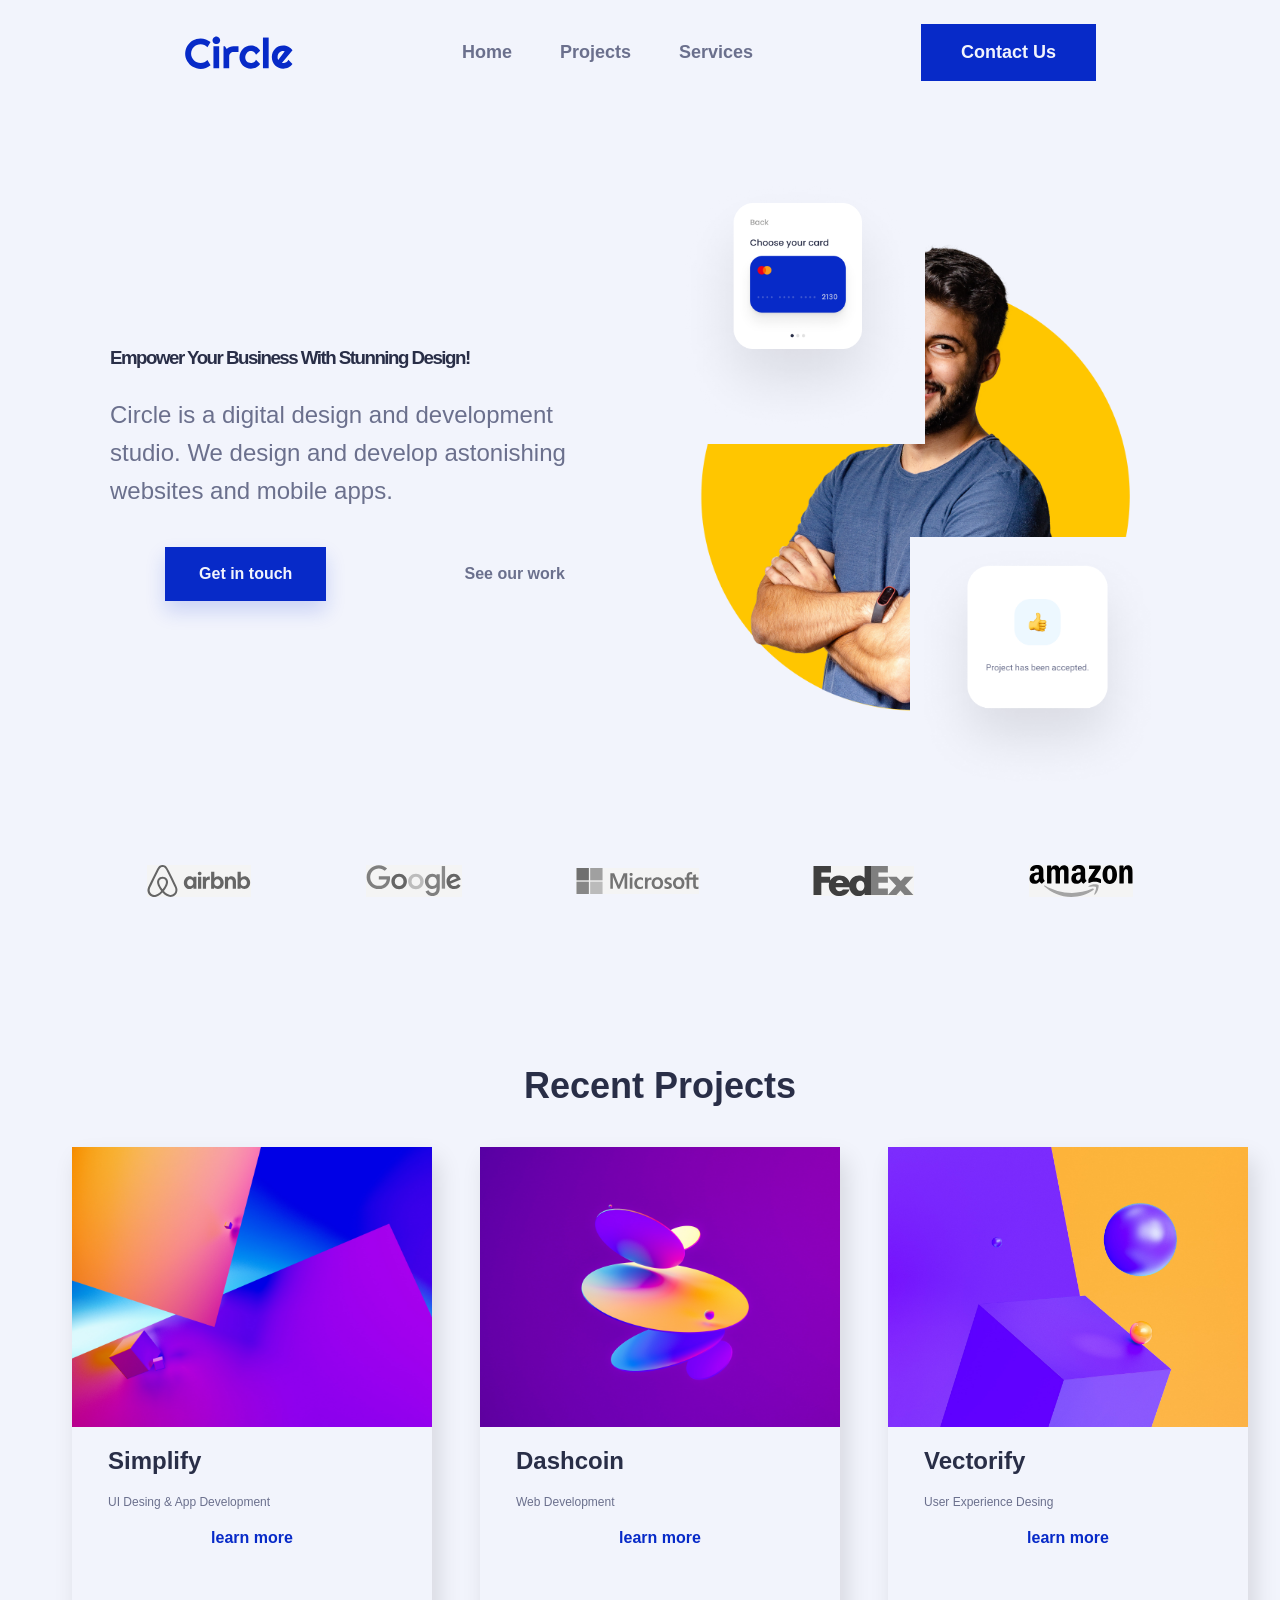
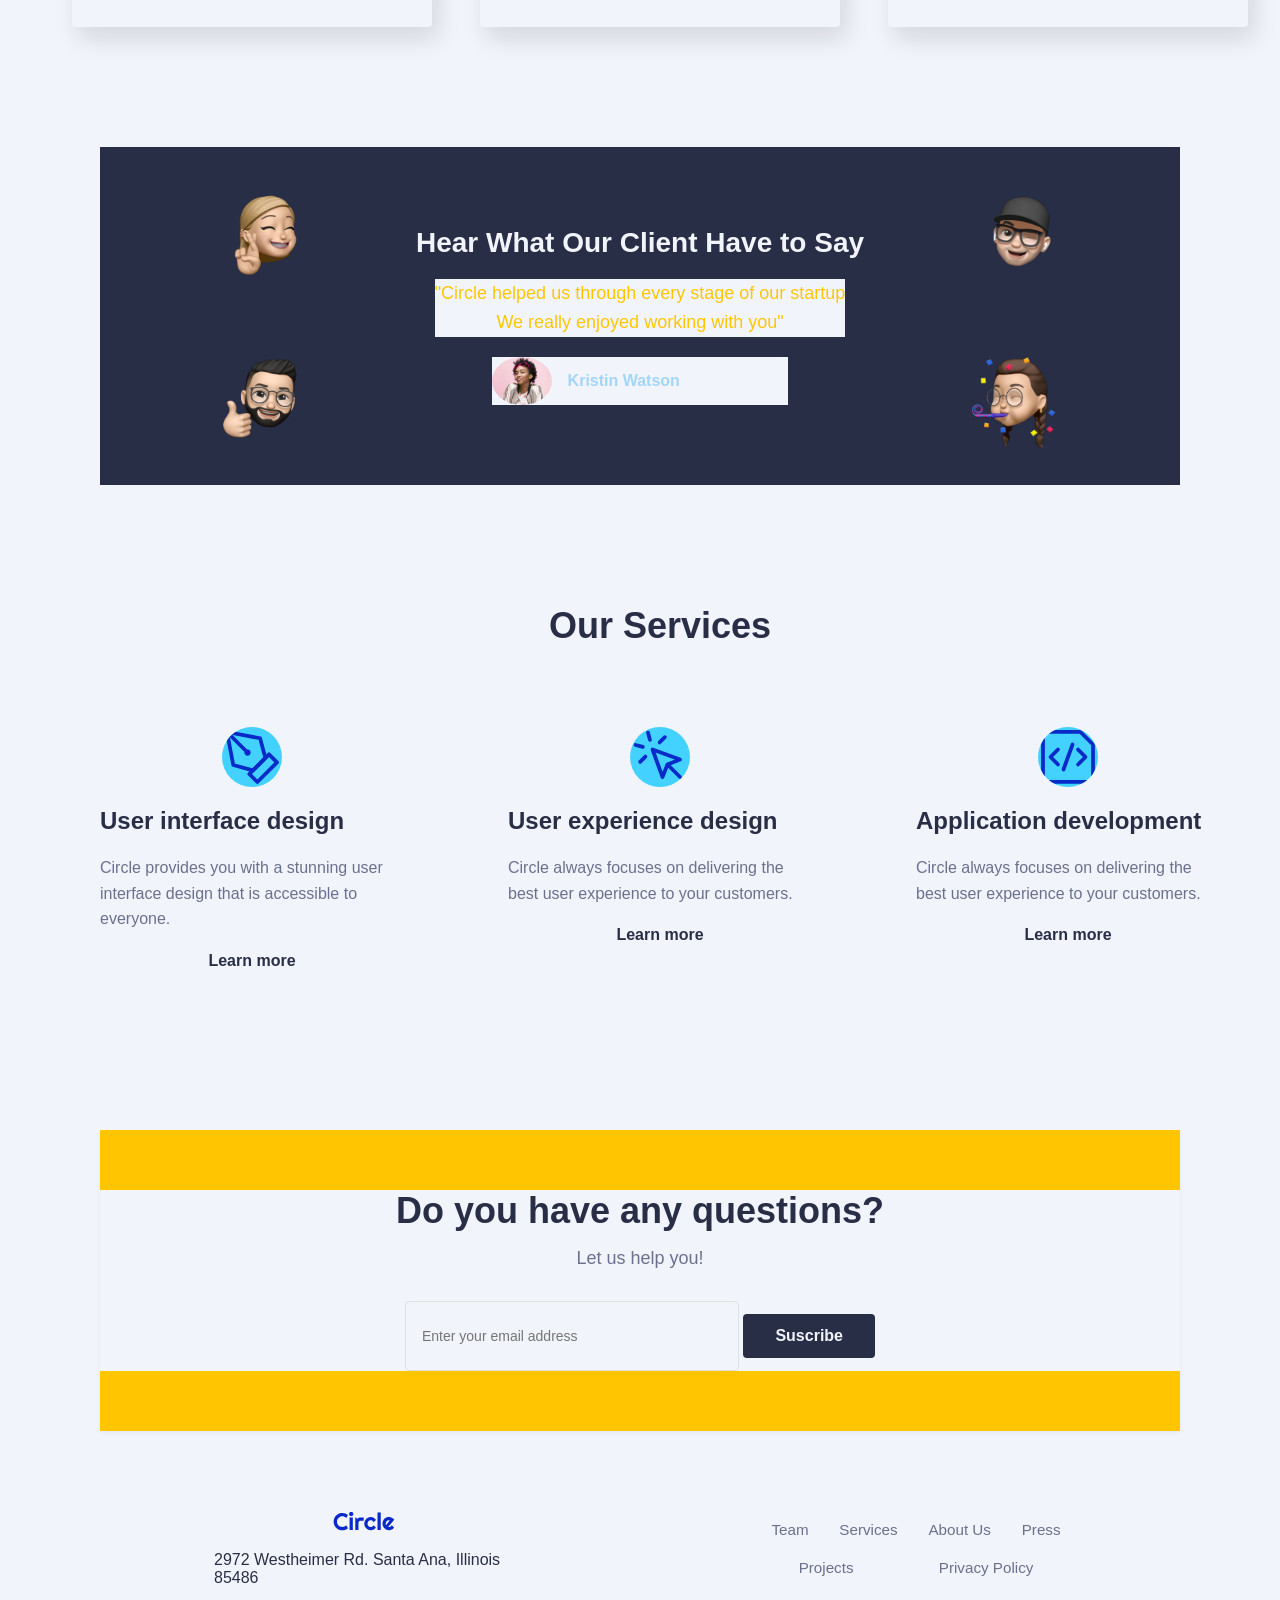
==== commit 1d72aae3: "Final_del_dia_07-04-2026_1730" ====
--- a/Proyecto/index.html
+++ b/Proyecto/index.html
@@ -3,8 +3,8 @@
   <head>
     <meta charset="UTF-8" />
     <meta name="viewport" content="width=device-width, initial-scale=1.0" />
-    <link rel="stylesheet" href="../Proyecto/css-De-Index/style.css" />
-    <link rel="stylesheet" href="../Proyecto/styleResponsive.css" />
+    <link rel="stylesheet" href="../Proyecto/css/Index/style.css" />
+    <link rel="stylesheet" href="../Proyecto/css/Index/styleResponsive.css" />
     <title>Circle</title>
   </head>
   <body>
@@ -133,7 +133,7 @@
 
         <div class="content">
           <h3>Hear What Our Client Have to Say</h3>
-          <p>
+          <p class="testimonial">
             "Circle helped us through every stage of our startup <br />
             We really enjoyed working with you"
           </p>
@@ -143,8 +143,8 @@
               class="profile"
               alt="imagenprofile"
             />
-            <p>Kristin Watson</p>
-            <p>Booking.com</p>
+            <p class="client-name">Kristin Watson</p>
+            <p class="client-title">Booking.com</p>
           </div>
         </div>
       </section>
@@ -198,7 +198,7 @@
         <h2>Do you have any questions?</h2>
         <p>Let us help you!</p>
         <div class="sectioFiveEmail">
-          <input type="email" placeholder="Enter your email address" class="email-input">
+          <input type="email"  placeholder="Enter your email address" class="email-input">
           <a href="./pages/contact.html" class="btn-submit">Suscribe</a>
         </div>
         
--- a/Proyecto/css/Index/style.css
+++ b/Proyecto/css/Index/style.css
@@ -0,0 +1,594 @@
+
+@import url("../global.css");
+@import url("./styleResponsive.css");
+* {
+  margin: 0 auto;
+  padding: 0;
+  background: var(--off-white);
+  font-family: "Roboto", sans-serif;
+  max-width: 1200px;
+}
+html {
+  scroll-behavior: smooth;
+  display: block;
+}
+body {
+  margin: 0;
+  font-family: Arial, sans-serif;
+  color: var(--navyBlue);
+}
+
+/*Cabecera*/
+.header {
+  padding: 24px 0;
+}
+
+.header-inner {
+  width: min(1200px, 90%);
+  margin: 0 auto;
+  display: flex;
+  align-items: center;
+  justify-content: space-between;
+}
+
+.logo {
+  width: 110px;
+  height: auto;
+}
+
+.menu ul {
+  list-style: none;
+  display: flex;
+  gap: 48px;
+  margin: 0;
+  padding: 0;
+}
+
+.menu a {
+  text-decoration: none;
+  color: var(--blueGrey);
+  font-size: 18px;
+  font-weight: 600;
+}
+
+.menu a:hover {
+  color: var(--blackblue);
+}
+
+/* Hamburger Menu */
+.hamburger {
+  display: none;
+  font-size: 28px;
+  cursor: pointer;
+  color: var(--navyBlue);
+}
+
+.menu-toggle {
+  display: none;
+}
+
+.menu-toggle:checked + .hamburger + .menu {
+  display: flex;
+  flex-direction: column;
+  position: absolute;
+  top: 70px;
+  left: 0;
+  right: 0;
+  background: var(--off-white);
+  width: 100%;
+  gap: 0;
+}
+
+.menu-toggle:checked + .hamburger + .menu ul {
+  flex-direction: column;
+  gap: 0;
+  width: 100%;
+}
+
+.menu-toggle:checked + .hamburger + .menu ul li {
+  width: 100%;
+  border-bottom: 1px solid #f0f0f0;
+}
+
+.menu-toggle:checked + .hamburger + .menu ul li a {
+  display: block;
+  padding: 16px 20px;
+}
+
+.btn-contact {
+  background: var(--blackblue);
+  color: var(--off-white);
+  border: none;
+  padding: 18px 40px;
+  font-size: 18px;
+  font-weight: 700;
+  cursor: pointer;
+}
+/*Primera seccion*/
+
+.section1 {
+  min-height: 100vh;
+  padding: 60px 70px 40px;
+  box-sizing: border-box;
+}
+
+.section1-container {
+  display: flex;
+  align-items: center;
+  justify-content: space-between;
+  gap: 40px;
+}
+
+.part-One-Section-One {
+  flex: 1;
+  max-width: 560px;
+}
+
+.part-One-Section-One h1 {
+  font-family: var(--h1h);
+  line-height: 0.98;
+  margin: 0 0 28px;
+  font-weight: 800;
+  letter-spacing: -1.5px;
+  color: var(--navyBlue);
+}
+
+.part-One-Section-One p {
+  font-size: 1.5rem;
+  line-height: 1.6;
+  color: var(--blueGrey);
+  margin: 0 0 36px;
+  max-width: 520px;
+}
+
+.buttons {
+  display: flex;
+  align-items: center;
+  gap: 28px;
+}
+
+.btn-primary,
+.btn-secondary {
+  border: none;
+  cursor: pointer;
+  font-size: 16px;
+  font-weight: 700;
+  text-decoration: none;
+  display: inline-block;
+}
+
+.btn-primary {
+  background: var(--blackblue);
+  color: var(--off-white);
+  padding: 18px 34px;
+  box-shadow: 0 10px 20px rgba(22, 63, 214, 0.18);
+}
+
+.btn-secondary {
+  background: transparent;
+  color: var(--blueGrey);
+  font-weight: 600;
+}
+
+.part-One-Section-two {
+  flex: 1;
+  position: relative;
+  min-height: 620px;
+  display: flex;
+  justify-content: center;
+  align-items: center;
+}
+
+.hero-main {
+  position: relative;
+  z-index: 1;
+  max-width: 430px;
+  width: 100%;
+  height: auto;
+}
+
+.hero-card {
+  position: absolute;
+  z-index: 2;
+  height: auto;
+}
+
+.card-top {
+  width: 50%;
+  top: 1%;
+  left: 2%;
+}
+
+.card-bottom {
+  width: 50%;
+  top: 60%;
+  bottom: 2%;
+  right: 1%;
+}
+
+.part-One-Section-three {
+  display: flex;
+  justify-content: space-between;
+  align-items: center;
+  gap: 40px;
+  margin-top: 80px;
+  flex-wrap: wrap;
+}
+
+.part-One-Section-three img {
+  max-height: 40px;
+  width: auto;
+  filter: grayscale(1);
+  transition:
+    filter 0.25s ease,
+    transform 0.25s ease;
+}
+
+.part-One-Section-three img:hover {
+  filter: grayscale(0);
+  transform: scale(2.02);
+}
+/*Seccion dos */
+.section2,
+.section4 {
+  width: 100%;
+  padding: 60px 20px;
+  background: var(--off-white);
+}
+
+.section2 h2,
+.section4 h2 {
+  margin: 0 0 40px;
+  font-size: 36px;
+  font-weight: 800;
+  color: var(--navyBlue);
+  text-align: center;
+}
+
+.sectiontwo_container,
+.sectionfour_container {
+  width: 100%;
+  max-width: 1200px;
+  margin: 0 auto;
+  display: flex;
+  flex-direction: row;
+  gap: 24px;
+  justify-content: center;
+  flex-wrap: wrap;
+}
+
+.part-two-target-One,
+.part-two-target-two,
+.part-two-target-three {
+  flex: 1;
+  max-width: 360px;
+  height: 480px; /* Altura fija para TODOS */
+  background: var(--off-white);
+  padding: 0;
+  box-shadow: 6px 12px 25px rgba(0, 0, 0, 0.12);
+  display: flex;
+  flex-direction: column;
+  gap: 20px;
+  transition:
+    transform 0.3s ease,
+    box-shadow 0.3s ease;
+  text-decoration: none;
+  border-radius: 4px;
+}
+/* hover seccion 2 */
+.part-two-target-One:hover,
+.part-two-target-two:hover,
+.part-two-target-three:hover {
+  transform: translateY(-10px);
+  box-shadow: 8px 16px 35px rgba(0, 0, 0, 0.18);
+}
+
+.learn-more {
+  background-color: transparent;
+  color: var(--blackblue);
+  border: none;
+  padding: 0;
+  font-weight: 600;
+  cursor: pointer;
+  align-self: flex-start;
+  text-decoration: none;
+  font-size: 16px;
+}
+
+.oneImg,
+.twoImg,
+.threeImg {
+  width: 100%;
+  height: 280px; /* Altura fija para las imágenes */
+  object-fit: cover;
+}
+
+.part-two-target-One h3,
+.part-two-target-two h3,
+.part-two-target-three h3 {
+  font-size: 24px;
+  font-weight: 700;
+  color: var(--navyBlue);
+  margin-left: 10%;
+}
+
+.part-two-target-One p,
+.part-two-target-two p,
+.part-two-target-three p {
+  color: var(--blueGrey);
+  font-size: 12px;
+  margin-left: 10%;
+}
+
+/* Seccion 3 */
+.section3 {
+  background: var(--navyBlue);
+  background-image: url(../assets/project-assets-20260406T084947Z-1-001/project-assets/testimonial-section/orbit.png);
+  background-size: cover;
+  background-repeat: no-repeat;
+  position: relative;
+  padding: 80px 0;
+  margin: 5%;
+}
+.section3 h3 {
+  background: none;
+  color: var(--off-white);
+  font-size: 28px;
+  margin-bottom: 20px;
+}
+
+.quote {
+  color: var(--off-white);
+  position: absolute;
+  top: 50%;
+  left: 50%;
+  transform: translate(-50%, -50%);
+  width: 120px;
+  height: auto;
+  z-index: 3;
+  background: url("../assets/project-assets-20260406T084947Z-1-001/project-assets/testimonial-section/orbit.png");
+}
+.corner {
+  position: absolute;
+  width: 10%;
+  height: auto;
+  z-index: 2;
+  pointer-events: none;
+  background: none;
+}
+
+.tl {
+  top: 10%;
+  left: 10%;
+}
+.tr {
+  top: 10%;
+  right: 10%;
+}
+.bl {
+  bottom: 10%;
+  left: 10%;
+}
+.br {
+  bottom: 10%;
+  right: 10%;
+}
+
+.content {
+  background: none;
+  width: 100%;
+  display: flex;
+  position: relative;
+  z-index: 1;
+  color: var(--off-white);
+  max-width: 600px;
+  flex-wrap: nowrap;
+  flex-direction: column;
+  align-items: center;
+}
+.testimonial {
+  color: var(--yellowDark);
+  font-size: 18px;
+  line-height: 1.6;
+  text-align: center;
+  max-width: 500px;
+}
+.client-name {
+  color: var(--turquoiseBlue);
+  font-size: 16px;
+  font-weight: 600;
+}
+.secction-profile {
+  display: flex;
+  gap: 16px;
+  margin-top: 20px;
+  align-items: center;
+}
+.profile {
+  border-radius: 50%;
+  width: 60px;
+  height: auto;
+}
+/* Seccion4 */
+
+.part-four-target-One,
+.part-four-target-two,
+.part-four-target-three {
+  flex: 1;
+  max-width: 360px;
+  height: auto;
+  background: var(--off-white);
+  padding: 40px;
+  /* box-shadow: 6px 12px 25px rgba(0, 0, 0, 0.12); */
+  display: flex;
+  flex-direction: column;
+  gap: 20px;
+  transition:
+    transform 0.3s ease,
+    box-shadow 0.3s ease;
+  border-radius: 4px;
+}
+.part-four-target-One:hover,
+.part-four-target-two:hover,
+.part-four-target-three:hover {
+  transform: translateY(-10px);
+  box-shadow: 8px 16px 35px rgba(0, 0, 0, 0);
+}
+.part-four-target-One h3,
+.part-four-target-two h3,
+.part-four-target-three h3 {
+  font-size: 24px;
+  font-weight: 700;
+  color: var(--navyBlue);
+  margin: 0;
+}
+
+.part-four-target-One p,
+.part-four-target-two p,
+.part-four-target-three p {
+  color: var(--blueGrey);
+  font-size: 16px;
+  margin: 0;
+  line-height: 1.6;
+}
+
+.part-four-target-One a,
+.part-four-target-two a,
+.part-four-target-three a {
+  color: var(--navyBlue);
+  text-decoration: none;
+  font-weight: 600;
+  font-size: 16px;
+}
+
+.oneIco,
+.twoIco,
+.threeIco {
+  width: 60px;
+  height: 60px;
+  background: var(--lightBlue);
+  border-radius: 50%;
+  display: flex;
+  align-items: center;
+  justify-content: center;
+}
+
+/* Seccion5 */
+
+.section5 {
+  width: 90%;
+  height: auto;
+  background: var(--yellowDark);
+  text-align: center;
+  margin: 5%;
+  padding: 60px 0;
+  box-shadow: 0 2px 4px rgba(0, 0, 0, 0.05);
+}
+.footer {
+  margin: 10%;
+}
+.section5 h2 {
+  font-size: 36px;
+  color: var(--navyBlue);
+  padding: 0 0 16px;
+  margin: 0;
+  font-weight: 800;
+}
+.section5 p {
+  color: var(--blueGrey);
+  font-size: 18px;
+  padding: 0 0 32px;
+  margin: 0;
+}
+.sectionFiveEmail {
+  display: flex;
+  gap: 12px;
+  justify-content: center;
+  align-items: center;
+  flex-wrap: wrap;
+}
+.email-input {
+  height: 44px;
+  background: var(--off-white);
+  color: var(--blueGrey);
+  padding: 12px 16px;
+  width: 300px;
+  border: 1px solid #e0e0e0;
+  border-radius: 4px;
+  font-size: 14px;
+}
+.btn-submit {
+  height: 44px;
+  background: var(--navyBlue);
+  color: var(--off-white);
+  border: none;
+  padding: 0 32px;
+  font-size: 16px;
+  font-weight: 700;
+  cursor: pointer;
+  margin: 0;
+  text-decoration: none;
+  display: inline-flex;
+  align-items: center;
+  border-radius: 4px;
+  transition: var(--off-white) 0.3s ease;
+}
+
+.btn-submit:hover {
+  background: var(--blackblue);
+}
+/* pie de pagina  */
+.piePage {
+  padding: 20px 0;
+  text-align: center;
+}
+.footer-container {
+  width: 90%;
+  max-width: 1200px;
+  margin: 0 auto;
+  display: flex;
+  gap: 24px;
+  justify-content: center;
+  flex-direction: row;
+  align-items: center;
+  text-align: left;
+}
+.footer-container section {
+  flex: 1;
+  max-width: 300px;
+  height: auto; /* Altura fija para TODOS */
+  padding: 0;
+  box-shadow: 0 20px 60px rgba(0, 0, 0, 0);
+  display: flex;
+  flex-direction: column;
+  gap: 20px;
+}
+.table-footer {
+  margin: 1%;
+}
+.table-footer td {
+  font-size: 0.85rem;
+  height: 15px;
+  padding: 30px;
+}
+
+.footer-links {
+  list-style: none;
+  display: flex;
+  flex-wrap: wrap;
+  gap: 20px;
+  padding: 0;
+  margin: 0;
+}
+
+.footer-links li a {
+  text-decoration: none;
+  color: var(--blueGrey);
+  font-size: 0.95rem;
+  font-weight: 500;
+  transition: color 0.3s ease;
+}
+
+.footer-links li a:hover {
+  color: var(--blackblue);
+}
--- a/Proyecto/css/Index/styleResponsive.css
+++ b/Proyecto/css/Index/styleResponsive.css
@@ -0,0 +1,714 @@
+
+/* ============================================
+   RESPONSIVE DESIGN - MEDIA QUERIES
+   ============================================ */
+
+/* TABLETS (768px y menores) */
+@media (max-width: 768px) {
+  * {
+    max-width: 100%;
+  }
+
+  /* Header */
+  .hamburger {
+    display: block;
+    font-size: 24px;
+    cursor: pointer;
+  }
+
+  .menu {
+    display: none;
+  }
+
+  .menu-toggle:checked + .hamburger + .menu {
+    display: flex !important;
+  }
+
+  .header-inner {
+    width: 95%;
+    flex-wrap: wrap;
+    gap: 20px;
+  }
+
+  .menu ul {
+    gap: 24px;
+    flex-wrap: wrap;
+    justify-content: center;
+    width: 100%;
+  }
+
+  .menu a {
+    font-size: 14px;
+  }
+
+  .btn-contact {
+    padding: 12px 20px;
+    font-size: 14px;
+  }
+
+  /* Section 1 */
+  .section1 {
+    padding: 40px 20px;
+    min-height: auto;
+  }
+
+  .section1-container {
+    flex-direction: column;
+    gap: 30px;
+  }
+
+  .part-One-Section-One {
+    max-width: 100%;
+  }
+
+  .part-One-Section-One h1 {
+    font-size: 32px;
+    line-height: 1.3;
+    margin-bottom: 16px;
+  }
+
+  .part-One-Section-One p {
+    font-size: 16px;
+    margin-bottom: 24px;
+  }
+
+  .buttons {
+    flex-direction: row;
+    gap: 12px;
+    flex-wrap: wrap;
+  }
+
+  .btn-primary,
+  .btn-secondary {
+    flex: 1;
+    min-width: 140px;
+    padding: 14px 24px;
+    font-size: 14px;
+  }
+
+  .part-One-Section-two {
+    min-height: 350px;
+  }
+
+  .hero-main {
+    max-width: 280px;
+  }
+
+  .card-top {
+    width: 35%;
+    top: 10%;
+    left: 5%;
+  }
+
+  .card-bottom {
+    width: 35%;
+    top: 55%;
+    right: 5%;
+  }
+
+  .part-One-Section-three {
+    margin-top: 40px;
+    gap: 15px;
+    flex-wrap: wrap;
+    justify-content: center;
+  }
+
+  .part-One-Section-three img {
+    max-height: 25px;
+  }
+
+  /* Section 2 */
+  .section2,
+  .section4 {
+    padding: 40px 20px;
+  }
+
+  .section2 h2,
+  .section4 h2 {
+    font-size: 28px;
+    margin: 0 0 30px;
+  }
+
+  .sectiontwo_container,
+  .sectionfour_container {
+    flex-direction: column;
+    gap: 20px;
+  }
+
+  .part-two-target-One,
+  .part-two-target-two,
+  .part-two-target-three {
+    max-width: 100%;
+    height: auto;
+    padding: 20px;
+    margin-bottom: 10px;
+  }
+
+  .oneImg,
+  .twoImg,
+  .threeImg {
+    height: 250px;
+  }
+
+  .part-two-target-One h3,
+  .part-two-target-two h3,
+  .part-two-target-three h3 {
+    font-size: 20px;
+    margin-left: 0;
+  }
+
+  .part-two-target-One p,
+  .part-two-target-two p,
+  .part-two-target-three p {
+    font-size: 14px;
+    margin-left: 0;
+  }
+
+  /* Section 3 */
+  .section3 {
+    padding: 60px 20px;
+    margin: 0;
+    background-size: cover;
+  }
+
+  .section3 h3 {
+    font-size: 24px;
+    margin: 0 0 16px;
+  }
+
+  .section3 p {
+    font-size: 15px;
+    margin: 0 0 24px;
+    line-height: 1.6;
+  }
+
+  .corner {
+    width: 12%;
+  }
+
+  .content {
+    max-width: 100%;
+  }
+
+  .secction-profile {
+    flex-direction: row;
+    align-items: center;
+    gap: 16px;
+    margin-top: 20px;
+  }
+
+  .profile {
+    width: 50px;
+    flex-shrink: 0;
+  }
+
+  .secction-profile p {
+    margin: 0;
+    font-size: 14px;
+  }
+
+  /* Section 4 */
+  .part-four-target-One,
+  .part-four-target-two,
+  .part-four-target-three {
+    max-width: 100%;
+    padding: 30px;
+    margin-bottom: 15px;
+  }
+
+  .oneIco,
+  .twoIco,
+  .threeIco {
+    width: 60px;
+  }
+
+  .part-four-target-One h3,
+  .part-four-target-two h3,
+  .part-four-target-three h3 {
+    font-size: 20px;
+    margin: 0;
+  }
+
+  .part-four-target-One p,
+  .part-four-target-two p,
+  .part-four-target-three p {
+    font-size: 14px;
+    margin: 0;
+  }
+
+  /* Section 5 */
+  .section5 {
+    width: 95%;
+    margin: 40px auto;
+    padding: 40px 20px;
+  }
+
+  .section5 h2 {
+    font-size: 28px;
+    margin: 0 0 16px;
+  }
+
+  .section5 p {
+    font-size: 16px;
+    margin: 0 0 24px;
+  }
+
+  .sectionFiveEmail {
+    flex-direction: row;
+    gap: 12px;
+    padding: 0;
+    flex-wrap: wrap;
+    justify-content: center;
+  }
+
+  .email-input {
+    width: auto;
+    min-width: 300px;
+    height: 44px;
+    font-size: 14px;
+  }
+
+  .btn-submit {
+    width: auto;
+    padding: 0 32px;
+    height: 44px;
+  }
+
+  /* Footer */
+  .footer-container {
+    width: 95%;
+    flex-direction: column;
+    gap: 30px;
+  }
+
+  .footer-container section {
+    max-width: 100%;
+  }
+
+  .table-footer td {
+    padding: 15px;
+  }
+
+  .footer-links {
+    gap: 15px;
+  }
+
+  .footer-links li a {
+    font-size: 0.9rem;
+  }
+}
+
+/* SMARTPHONES (480px y menores) */
+@media (max-width: 480px) {
+  * {
+    max-width: 100%;
+  }
+
+  /* Header */
+  .hamburger {
+    display: block;
+    order: 3;
+    font-size: 24px;
+    padding: 8px;
+  }
+
+  .menu {
+    display: none;
+  }
+
+  .menu-toggle:checked + .hamburger + .menu {
+    display: flex !important;
+    position: fixed;
+    top: 70px;
+    left: 0;
+    right: 0;
+    z-index: 1000;
+  }
+
+  .header-inner {
+    flex-direction: row;
+    width: 100%;
+    gap: 10px;
+    padding: 16px;
+  }
+
+  .logo {
+    width: 100px;
+    order: 1;
+  }
+
+  .btn-contact {
+    order: 2;
+    width: auto;
+    padding: 10px 16px;
+    font-size: 12px;
+  }
+
+  .menu ul {
+    gap: 0;
+    flex-direction: column;
+    align-items: stretch;
+    width: 100%;
+  }
+
+  .menu ul li {
+    width: 100%;
+    border-bottom: 1px solid #f0f0f0;
+  }
+
+  .menu a {
+    font-size: 14px;
+    display: block;
+    padding: 16px;
+    color: #6b6f86;
+  }
+
+  .menu a:hover {
+    background: #f6f6fb;
+  }
+
+  /* Section 1 */
+  .section1 {
+    padding: 30px 15px;
+    min-height: auto;
+  }
+
+  .section1-container {
+    flex-direction: column;
+    gap: 20px;
+  }
+
+  .part-One-Section-One h1 {
+    font-size: 28px;
+    line-height: 1.3;
+    margin-bottom: 16px;
+    font-weight: 800;
+  }
+
+  .part-One-Section-One p {
+    font-size: 14px;
+    margin-bottom: 20px;
+    line-height: 1.6;
+  }
+
+  .buttons {
+    flex-direction: column;
+    gap: 12px;
+  }
+
+  .btn-primary,
+  .btn-secondary {
+    width: 100%;
+    padding: 14px 20px;
+    font-size: 14px;
+  }
+
+  .part-One-Section-two {
+    min-height: 280px;
+    order: -1;
+  }
+
+  .hero-main {
+    max-width: 100%;
+    width: 80%;
+  }
+
+  .card-top,
+  .card-bottom {
+    width: 35%;
+    display: none;
+  }
+
+  .part-One-Section-three {
+    flex-direction: row;
+    margin-top: 20px;
+    gap: 12px;
+    align-items: center;
+    justify-content: center;
+    flex-wrap: wrap;
+  }
+
+  .part-One-Section-three img {
+    max-height: 20px;
+  }
+
+  .part-One-Section-three a {
+    flex: 1;
+    min-width: 50px;
+  }
+  .section2,
+  .section4 {
+    padding: 30px 15px;
+  }
+
+  .section2 h2,
+  .section4 h2 {
+    font-size: 24px;
+    margin: 0 0 24px;
+    text-align: center;
+  }
+
+  .sectiontwo_container,
+  .sectionfour_container {
+    gap: 16px;
+  }
+
+  .part-two-target-One,
+  .part-two-target-two,
+  .part-two-target-three {
+    padding: 16px;
+  }
+
+  .oneImg,
+  .twoImg,
+  .threeImg {
+    height: 180px;
+  }
+
+  .part-two-target-One h3,
+  .part-two-target-two h3,
+  .part-two-target-three h3 {
+    font-size: 18px;
+    margin: 0;
+    margin-left: 0;
+  }
+
+  .part-two-target-One p,
+  .part-two-target-two p,
+  .part-two-target-three p {
+    font-size: 13px;
+    margin: 0;
+    margin-left: 0;
+  }
+
+  .learn-more {
+    font-size: 14px;
+    padding: 0 !important;
+  }
+
+  .oneImg,
+  .twoImg,
+  .threeImg {
+    height: 200px;
+  }
+
+  /* Section 3 */
+  .section3 {
+    padding: 40px 15px;
+    margin: 0;
+    background-size: cover;
+  }
+
+  .section3 h3 {
+    font-size: 20px;
+    margin: 0 0 16px;
+  }
+
+  .section3 p {
+    font-size: 13px;
+    line-height: 1.6;
+    margin: 0 0 24px;
+  }
+
+  .corner {
+    width: 15%;
+    display: none;
+  }
+
+  .tl,
+  .tr,
+  .bl,
+  .br {
+    display: none !important;
+  }
+
+  .content {
+    max-width: 100%;
+  }
+
+  .secction-profile {
+    flex-direction: column;
+    align-items: center;
+    gap: 12px;
+    margin-top: 16px;
+  }
+
+  .profile {
+    width: 50px;
+    margin: 0;
+  }
+
+  .secction-profile p {
+    margin: 0;
+    font-size: 13px;
+  }
+
+  /* Section 4 */
+  .part-four-target-One,
+  .part-four-target-two,
+  .part-four-target-three {
+    padding: 24px;
+    margin-bottom: 12px;
+  }
+
+  .part-four-target-One h3,
+  .part-four-target-two h3,
+  .part-four-target-three h3 {
+    font-size: 18px;
+    margin: 0;
+  }
+
+  .part-four-target-One p,
+  .part-four-target-two p,
+  .part-four-target-three p {
+    font-size: 13px;
+    margin: 0;
+  }
+
+  .oneIco,
+  .twoIco,
+  .threeIco {
+    width: 50px;
+    height: 50px;
+  }
+
+  .part-four-target-One a,
+  .part-four-target-two a,
+  .part-four-target-three a {
+    font-size: 14px;
+  }
+
+  /* Section 5 */
+  .section5 {
+    width: 95%;
+    margin: 30px auto;
+    padding: 30px 20px;
+  }
+
+  .section5 h2 {
+    font-size: 24px;
+    margin: 0 0 12px;
+  }
+
+  .section5 p {
+    font-size: 14px;
+    margin: 0 0 20px;
+  }
+
+  .sectionFiveEmail {
+    flex-direction: column;
+    gap: 12px;
+    padding: 0;
+  }
+
+  .email-input {
+    width: 100%;
+    height: 44px;
+    font-size: 14px;
+  }
+
+  .btn-submit {
+    width: 100%;
+    height: 44px;
+    font-size: 14px;
+    padding: 0;
+    margin: 0;
+  }
+
+  /* Footer */
+  .footer-container {
+    width: 95%;
+    flex-direction: column;
+    gap: 20px;
+    text-align: center;
+  }
+
+  .footer-container section {
+    max-width: 100%;
+  }
+
+  .footer-container section p {
+    font-size: 13px;
+    margin: 0;
+  }
+
+  .logo-footer {
+    width: 70px;
+  }
+
+  .footer-links {
+    flex-direction: row;
+    gap: 12px;
+    flex-wrap: wrap;
+    justify-content: center;
+  }
+
+  .footer-links li a {
+    font-size: 12px;
+    padding: 0 8px;
+  }
+
+  .piePage {
+    padding: 20px 0;
+    background: #f6f6fb;
+  }
+}
+
+/* LARGE SCREENS (1920px y mayores) */
+@media (min-width: 1920px) {
+  * {
+    max-width: 1400px;
+  }
+
+  .section1 {
+    padding: 80px 100px 60px;
+  }
+
+  .section1-container {
+    gap: 60px;
+  }
+
+  .part-One-Section-One h1 {
+    font-size: 3.5rem;
+  }
+
+  .part-One-Section-One p {
+    font-size: 1.8rem;
+  }
+
+  .hero-main {
+    max-width: 550px;
+  }
+
+  .section2,
+  .section4 {
+    padding: 80px 100px 60px;
+  }
+
+  .section2 h2,
+  .section4 h2 {
+    font-size: 42px;
+  }
+
+  .part-One-Section-three {
+    margin-top: 120px;
+    gap: 60px;
+  }
+
+  .section3 {
+    padding: 100px 0;
+    margin: 8%;
+  }
+
+  .section3 h3 {
+    font-size: 32px;
+  }
+
+  .section5 {
+    width: 90%;
+  }
+
+  .section5 h2 {
+    font-size: 32px;
+  }
+}
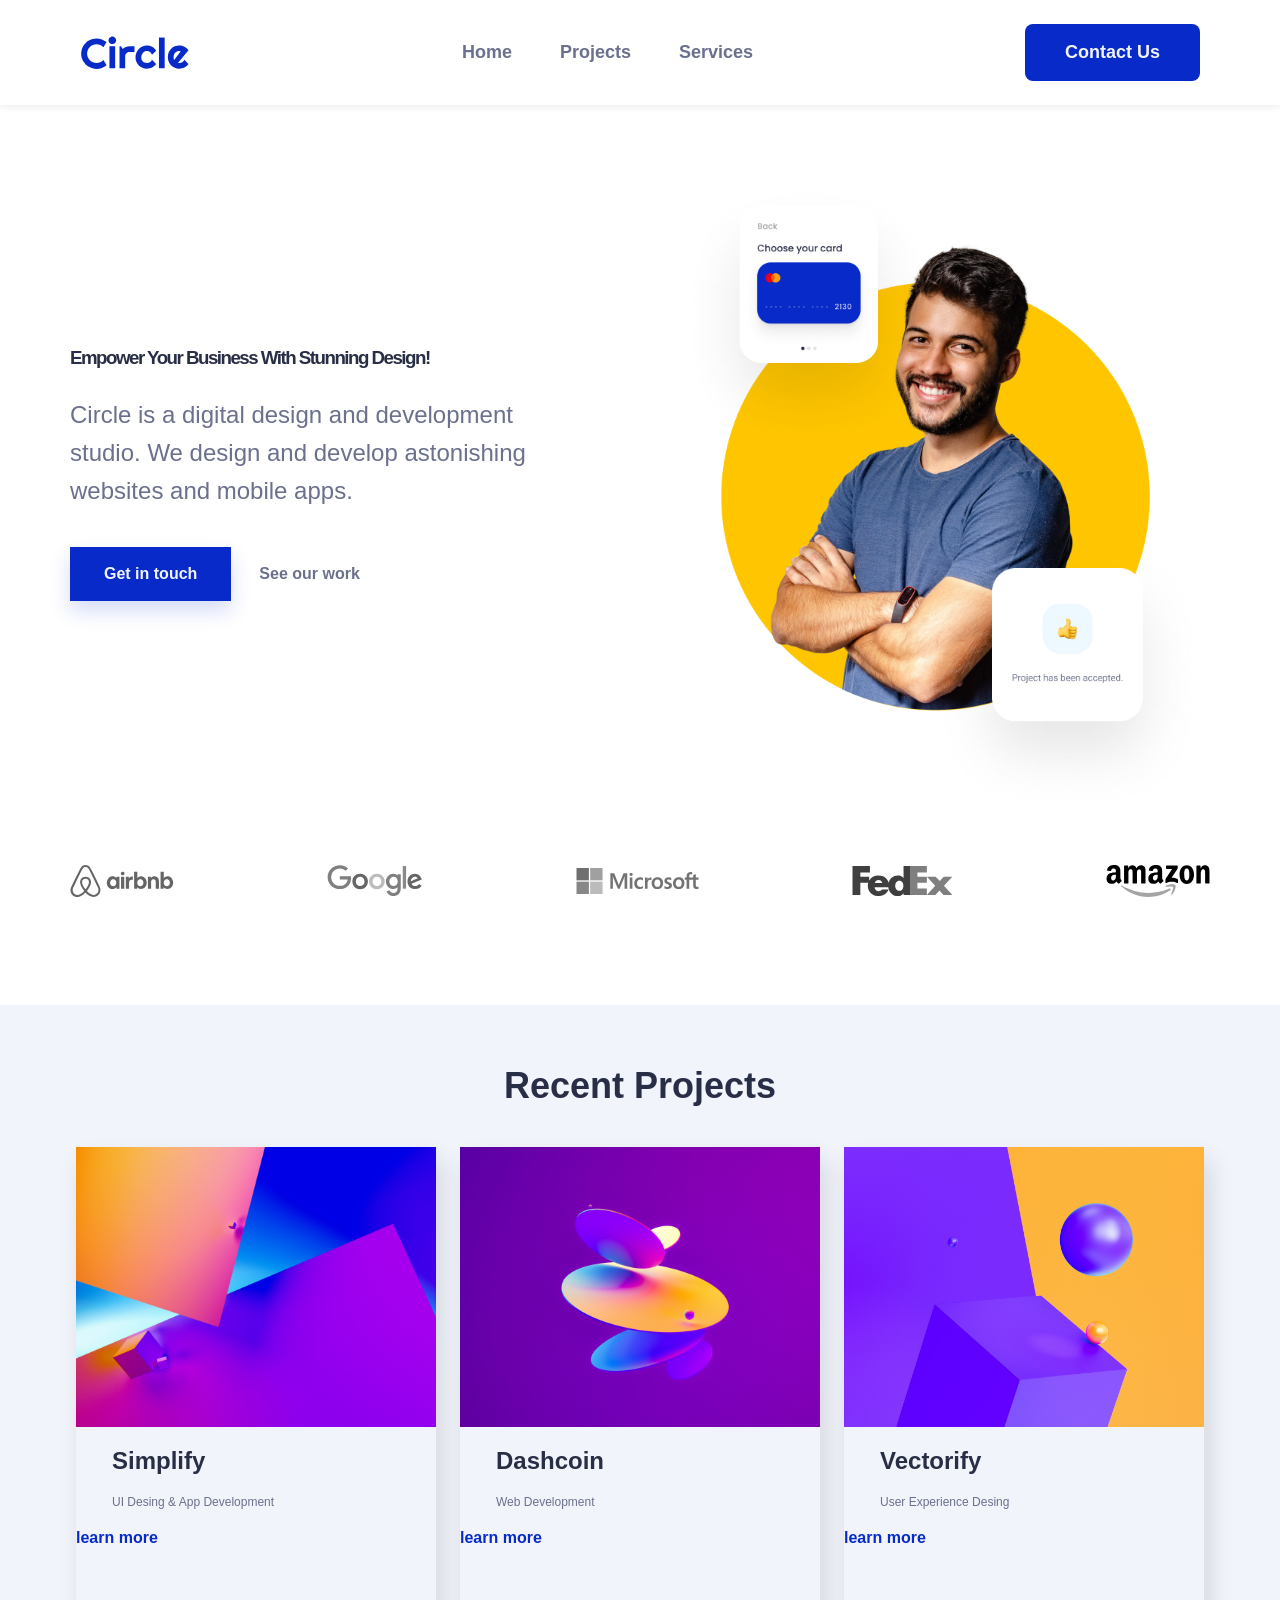
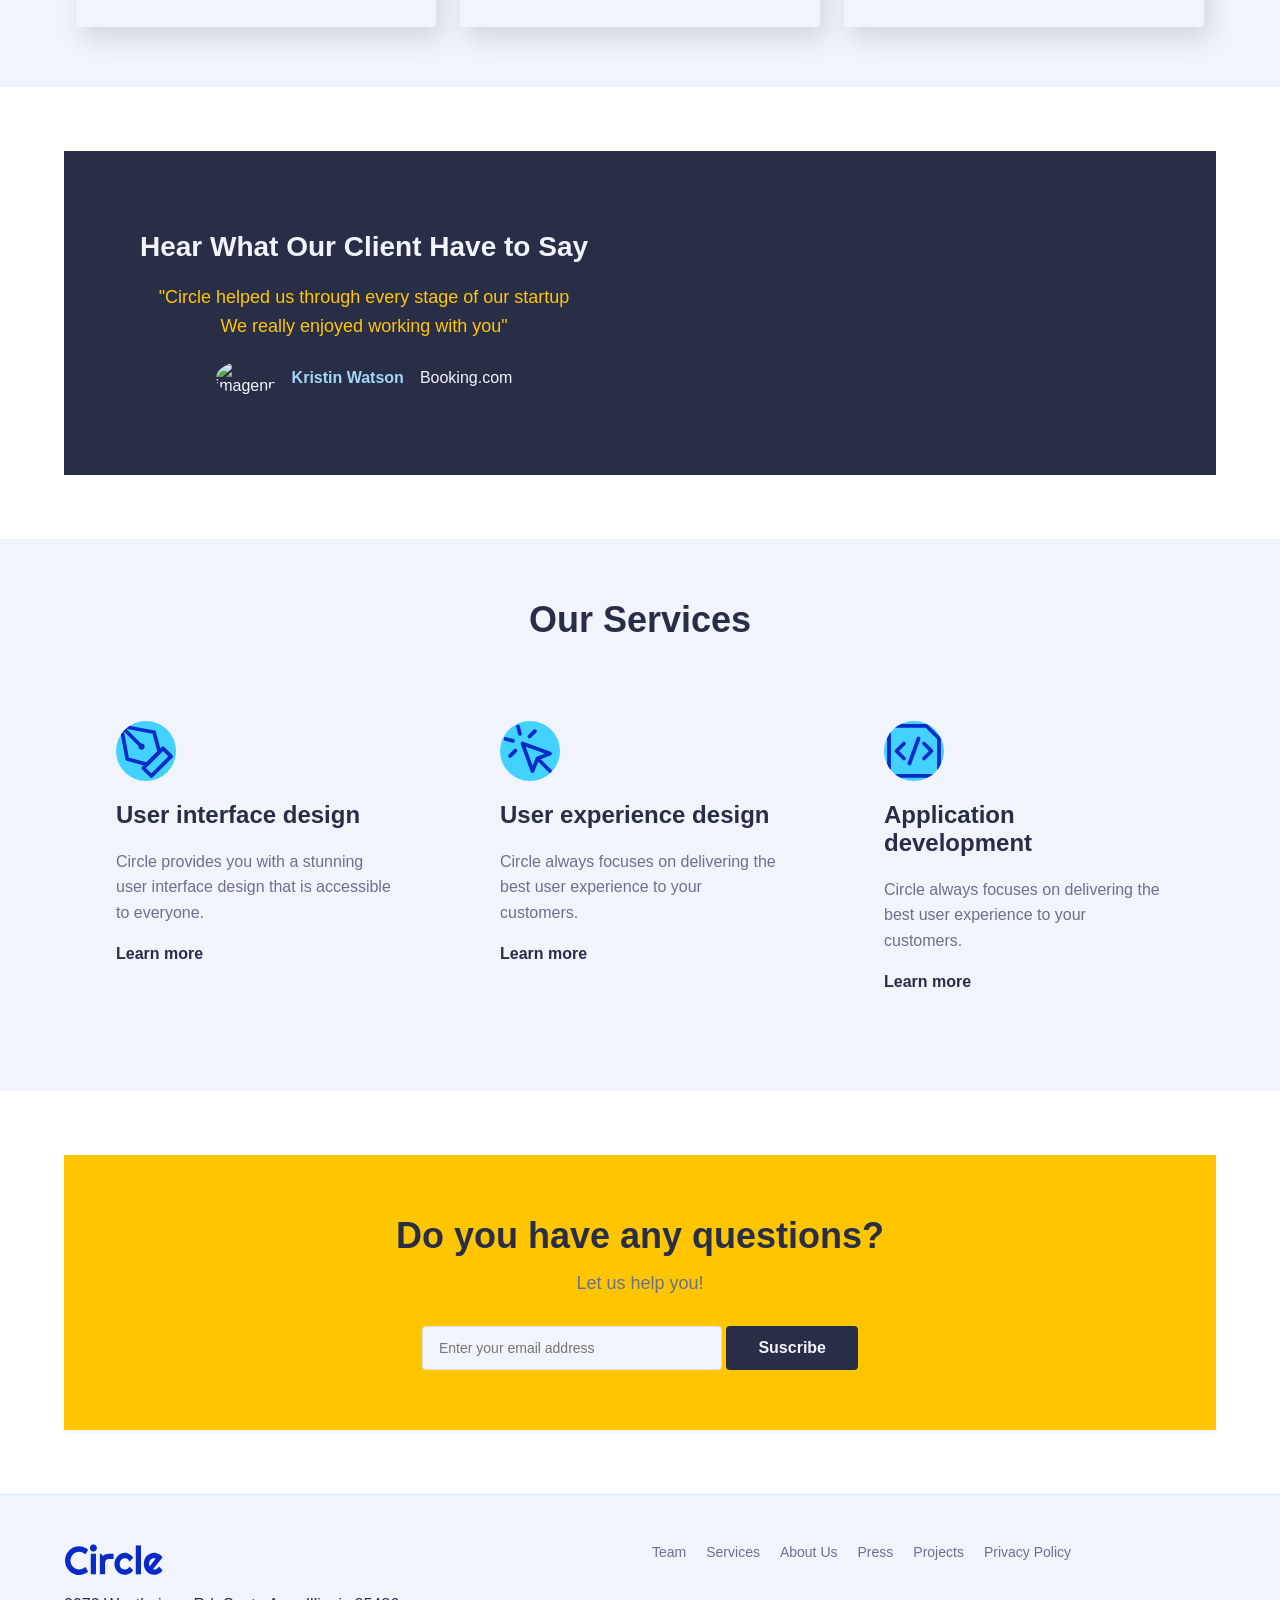
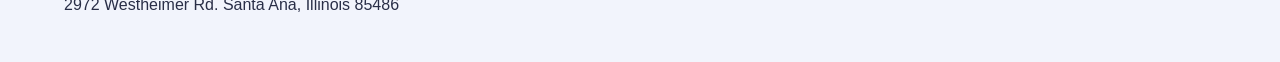
==== commit dbc43cfb: "primera parte dia 8-04-2026_14:00" ====
--- a/Proyecto/index.html
+++ b/Proyecto/index.html
@@ -3,15 +3,16 @@
   <head>
     <meta charset="UTF-8" />
     <meta name="viewport" content="width=device-width, initial-scale=1.0" />
-    <link rel="stylesheet" href="../Proyecto/css/Index/style.css" />
-    <link rel="stylesheet" href="../Proyecto/css/Index/styleResponsive.css" />
+    <link rel="stylesheet" href="../Proyecto/css/global.css" />
+    <link rel="stylesheet" href="../Proyecto/css/styleResponsive.css" />
+    <link rel="stylesheet" href="../Proyecto/css/index.css" />
     <title>Circle</title>
   </head>
   <body>
     <header class="header">
       <nav class="header-inner">
         <img
-          src="../assets/project-assets-20260406T084947Z-1-001/project-assets/logos/circle.svg"
+          src="../Proyecto/assets/logos/circle.svg"
           alt="Logo de circle"
           class="logo"
         />
@@ -50,17 +51,17 @@
           <div class="part-One-Section-two">
             <img
               class="hero-main"
-              src="../assets/project-assets-20260406T084947Z-1-001/project-assets/hero-section/hero-image.png"
+              src="../Proyecto/assets/hero-section/hero-image.png"
               alt="Hero image"
             />
             <img
               class="hero-card card-top"
-              src="../assets/project-assets-20260406T084947Z-1-001/project-assets/hero-section/card-1.png"
+              src="../Proyecto/assets/hero-section/card-1.png"
               alt="Choose your card"
             />
             <img
               class="hero-card card-bottom"
-              src="../assets/project-assets-20260406T084947Z-1-001/project-assets/hero-section/card-2.png"
+              src="../Proyecto/assets/hero-section/card-2.png"
               alt="Project accepted"
             />
           </div>
@@ -68,19 +69,19 @@
 
         <div class="part-One-Section-three">
           <a href="https://www.airbnb.com" target="_blank" rel="noopener noreferrer">
-            <img src="../assets/project-assets-20260406T084947Z-1-001/project-assets/logos/airbnb-logo.svg" alt="airbnb-logo" />
+            <img src="../Proyecto/assets/logos/airbnb-logo.svg" alt="airbnb-logo" />
           </a>
           <a href="https://www.google.com" target="_blank" rel="noopener noreferrer">
-            <img src="../assets/project-assets-20260406T084947Z-1-001/project-assets/logos/google-logo.svg" alt="google-logo" />
+            <img src="../Proyecto/assets/logos/google-logo.svg" alt="google-logo" />
           </a>
           <a href="https://www.microsoft.com" target="_blank" rel="noopener noreferrer">
-            <img src="../assets/project-assets-20260406T084947Z-1-001/project-assets/logos/microsoft-logo.svg" alt="microsoft-logo" />
+            <img src="../Proyecto/assets/logos/microsoft-logo.svg" alt="microsoft-logo" />
           </a>
           <a href="https://www.fedex.com" target="_blank" rel="noopener noreferrer">
-            <img src="../assets/project-assets-20260406T084947Z-1-001/project-assets/logos/fedex-logo.svg" alt="fedex-logo" />
+            <img src="../Proyecto/assets/logos/fedex-logo.svg" alt="fedex-logo" />
           </a>
           <a href="https://www.amazon.com" target="_blank" rel="noopener noreferrer">
-            <img src="../assets/project-assets-20260406T084947Z-1-001/project-assets/logos/amazon-logo.svg" alt="amazon-logo" />
+            <img src="../Proyecto/assets/logos/amazon-logo.svg" alt="amazon-logo" />
           </a>
         </div>
       </section>
@@ -89,19 +90,19 @@
         <h2>Recent Projects</h2>
         <div class="sectiontwo_container">
           <a href="./pages/projects.html?id=1" class="part-two-target-One">
-            <img class="oneImg" src="../assets/project-assets-20260406T084947Z-1-001/project-assets/projects-section/1.jpg" alt="projects-section" />
+            <img class="oneImg" src="../Proyecto/assets/projects-section/1.jpg" alt="projects-section" />
             <h3>Simplify</h3>
             <p>UI Desing & App Development</p>
             <span class="learn-more">learn more</span>
           </a>
           <a href="./pages/projects.html?id=2" class="part-two-target-two">
-            <img class="twoImg" src="../assets/project-assets-20260406T084947Z-1-001/project-assets/projects-section/2.jpg" alt="projects-section2" />
+            <img class="twoImg" src="../Proyecto/assets/projects-section/2.jpg" alt="projects-section2" />
             <h3>Dashcoin</h3>
             <p>Web Development</p>
             <span class="learn-more">learn more</span>
           </a>
           <a href="./pages/projects.html?id=3" class="part-two-target-three">
-            <img class="threeImg" src="../assets/project-assets-20260406T084947Z-1-001/project-assets/projects-section/3.jpg" alt="projects-section3" />
+            <img class="threeImg" src="../Proyecto/assets/projects-section/3.jpg" alt="projects-section3" />
             <h3>Vectorify</h3>
             <p>User Experience Desing</p>
             <span class="learn-more">learn more</span>
@@ -155,7 +156,7 @@
           <div class="part-four-target-One">
             <img
               class="oneIco"
-              src="../assets/project-assets-20260406T084947Z-1-001/project-assets/services-section/icons/1.svg"
+              src="../Proyecto/assets/services-section/icons/1.svg"
               alt="projects-section"
             />
             <h3>User interface design</h3>
@@ -168,7 +169,7 @@
           <div class="part-four-target-two">
             <img
               class="twoIco"
-              src="../assets/project-assets-20260406T084947Z-1-001/project-assets/services-section/icons/2.svg"
+             src="../Proyecto/assets/services-section/icons/2.svg"
               alt="projects-section2"
             />
             <h3>User experience design</h3>
@@ -181,7 +182,7 @@
           <div class="part-four-target-three">
             <img
               class="threeIco"
-              src="../assets/project-assets-20260406T084947Z-1-001/project-assets/services-section/icons/3.svg"
+              src="../Proyecto/assets/services-section/icons/3.svg"
               alt="projects-section3"
             />
             <h3>Application development</h3>
@@ -194,7 +195,7 @@
         </div>
       </section>
       <!-- quitaSeccion -->
-      <section class="section5" id="newsletter">
+      <section id="newsletter">
         <h2>Do you have any questions?</h2>
         <p>Let us help you!</p>
         <div class="sectioFiveEmail">
@@ -202,7 +203,6 @@
           <a href="./pages/contact.html" class="btn-submit">Suscribe</a>
         </div>
         
-
       </section>
     </article>
     <!-- Pie de pagina -->
@@ -210,7 +210,7 @@
       <article class="footer-container">
         <section>
           <img
-            src="../assets/project-assets-20260406T084947Z-1-001/project-assets/logos/circle.svg"
+            src="../Proyecto/assets/logos/circle.svg"
             alt="Logo de circle"
             class="logo-footer">
           <p>2972 Westheimer Rd. Santa Ana, Illinois 85486</p>
--- a/Proyecto/css/global.css
+++ b/Proyecto/css/global.css
@@ -0,0 +1,297 @@
+:root{
+    /* Colores */
+    --color-primary: #072Ac8;
+    --color-secondary: #A2D6F9;
+    --color-accent: #43d2ff;
+    --color-accent-light: #D1EDFF;
+    --color-text-secondary: #6B708D;
+    --color-text-primary: #292E47;
+    --color-warning: #ffc600;
+    --color-bg-light: #F2F4FC;
+    --color-bg-light-blue: #Ecf7ff;
+
+    /* Tipografía */
+    --font-h1: Heading H1 60 Bold;
+    --font-h2: Heading H2 50 Bold;
+    --font-h3: Heading H3 40 Bold;
+    --font-h4: Heading H4 24 Bold;
+    --font-body-lg: Body Intro Text 24 Medium;
+    --font-body: Body Intro Text 20 Regular;
+    --font-text-sm: Heading Text 17 Regular;
+    --font-text-sm-medium: Heading Text 17 Medium;
+    --font-caption: Caption 1 text 15 Regular;
+    --font-caption-medium: Caption 2 text 15 Regular;
+    
+
+    
+}
+
+* {
+  margin: 0;
+  padding: 0;
+  box-sizing: border-box;
+  font-family: "Roboto", sans-serif;
+}
+
+/* Cabecera */
+
+.header {
+  padding: 24px 0;
+  background-color: #ffffff;
+  box-shadow: 0 2px 8px rgba(0, 0, 0, 0.08);
+  position: sticky;
+  top: 0;
+  z-index: 100;
+}
+
+.header-inner {
+  width: min(1200px, 90%);
+  margin: 0 auto;
+  display: flex;
+  align-items: center;
+  justify-content: space-between;
+  padding: 0 16px;
+}
+
+
+.menu {
+  display: flex;
+  align-items: center;
+  gap: 32px;
+  flex: 1;
+  justify-content: center;
+}
+
+.menu ul {
+  list-style: none;
+  display: flex;
+  gap: 32px;
+  margin: 0;
+  padding: 0;
+}
+
+.menu a {
+  color: var(--color-text-primary);
+  font-size: 16px;
+  font-weight: 500;
+  text-decoration: none;
+  transition: color 0.3s ease;
+}
+
+.menu a:hover {
+  color: var(--color-primary);
+}
+
+.btn-contact {
+  background-color: var(--color-primary);
+  color: #ffffff;
+  padding: 12px 24px;
+  border: none;
+  border-radius: 8px;
+  font-size: 16px;
+  font-weight: 600;
+  cursor: pointer;
+  transition: all 0.3s ease;
+  flex-shrink: 0;
+}
+
+.btn-contact:hover {
+  background-color: var(--color-accent);
+  color: var(--color-text-primary);
+}
+#newsletter {
+  width: 90%;
+  height: auto;
+  background: var(--color-warning);
+  text-align: center;
+  margin: 5%;
+  padding: 60px 0;
+  box-shadow: 0 2px 4px rgba(0, 0, 0, 0.05);
+}
+.footer {
+  margin: 10%;
+}
+.logo {
+  width: 110px;
+  height: auto;
+}
+.logo-footer {
+  width: 100px;
+  height: auto;
+}
+.logo-link {
+  display: inline-block;
+}
+.menu ul {
+  list-style: none;
+  display: flex;
+  gap: 48px;
+  margin: 0;
+  padding: 0;
+}
+
+.menu a {
+  text-decoration: none;
+  color: var(--color-text-secondary);
+  font-size: 18px;
+  font-weight: 600;
+}
+
+.menu a:hover {
+  color: var(--color-primary);
+}
+
+/* Hamburger Menu */
+.hamburger {
+  display: none;
+  font-size: 28px;
+  cursor: pointer;
+  color: var(--color-text-primary);
+}
+
+.menu-toggle {
+  display: none;
+}
+
+.menu-toggle:checked + .hamburger + .menu {
+  display: flex;
+  flex-direction: column;
+  position: absolute;
+  top: 70px;
+  left: 0;
+  right: 0;
+  background: var(--color-bg-light);
+  width: 100%;
+  gap: 0;
+}
+
+.menu-toggle:checked + .hamburger + .menu ul {
+  flex-direction: column;
+  gap: 0;
+  width: 100%;
+}
+
+.menu-toggle:checked + .hamburger + .menu ul li {
+  width: 100%;
+  border-bottom: 1px solid #f0f0f0;
+}
+
+.menu-toggle:checked + .hamburger + .menu ul li a {
+  display: block;
+  padding: 16px 20px;
+}
+
+.btn-contact {
+  background: var(--color-primary);
+  color: var(--color-bg-light);
+  border: none;
+  padding: 18px 40px;
+  font-size: 18px;
+  font-weight: 700;
+  cursor: pointer;
+}
+
+#newsletter h2 {
+  font-size: 36px;
+  color: var(--color-text-primary);
+  padding: 0 0 16px;
+  margin: 0;
+  font-weight: 800;
+}
+#newsletter p {
+  color: var(--color-text-secondary);
+  font-size: 18px;
+  padding: 0 0 32px;
+  margin: 0;
+}
+.sectionFiveEmail {
+  display: flex;
+  gap: 12px;
+  justify-content: center;
+  align-items: center;
+  flex-wrap: wrap;
+}
+.email-input {
+  height: 44px;
+  background: var(--color-bg-light);
+  color: var(--color-text-secondary);
+  padding: 12px 16px;
+  width: 300px;
+  border: 1px solid #e0e0e0;
+  border-radius: 4px;
+  font-size: 14px;
+}
+.btn-submit {
+  height: 44px;
+  background: var(--color-text-primary);
+  color: var(--color-bg-light);
+  border: none;
+  padding: 0 32px;
+  font-size: 16px;
+  font-weight: 700;
+  cursor: pointer;
+  margin: 0;
+  text-decoration: none;
+  display: inline-flex;
+  align-items: center;
+  border-radius: 4px;
+  transition: var(--color-bg-light) 0.3s ease;
+}
+
+.btn-submit:hover {
+  background: var(--color-primary);
+}
+
+
+
+
+/* Pie de página */
+
+.piePage {
+  padding: 48px 0;
+  background-color: var(--color-bg-light);
+  border-top: 1px solid var(--color-accent-light);
+}
+
+.footer-container {
+  width: 90%;
+  max-width: 1200px;
+  margin: 0 auto;
+  display: flex;
+  gap: 24px;
+  justify-content: space-between;
+  flex-direction: row;
+  align-items: flex-start;
+  text-align: left;
+}
+
+.footer-container section {
+  flex: 1;
+  padding: 0;
+  display: flex;
+  flex-direction: column;
+  gap: 20px;
+}
+
+
+
+.footer-links {
+  list-style: none;
+  display: flex;
+  flex-wrap: wrap;
+  gap: 20px;
+  padding: 0;
+  margin: 0;
+}
+
+.footer-links li a {
+  text-decoration: none;
+  color: var(--color-text-secondary);
+  font-size: 14px;
+  font-weight: 500;
+  transition: color 0.3s ease;
+}
+
+.footer-links li a:hover {
+  color: var(--color-primary);
+}
--- a/Proyecto/css/styleResponsive.css
+++ b/Proyecto/css/styleResponsive.css
@@ -0,0 +1,714 @@
+
+/* ============================================
+   RESPONSIVE DESIGN - MEDIA QUERIES
+   ============================================ */
+
+/* TABLETS (768px y menores) */
+@media (max-width: 768px) {
+  * {
+    max-width: 100%;
+  }
+
+  /* Header */
+  .hamburger {
+    display: block;
+    font-size: 24px;
+    cursor: pointer;
+  }
+
+  .menu {
+    display: none;
+  }
+
+  .menu-toggle:checked + .hamburger + .menu {
+    display: flex !important;
+  }
+
+  .header-inner {
+    width: 95%;
+    flex-wrap: wrap;
+    gap: 20px;
+  }
+
+  .menu ul {
+    gap: 24px;
+    flex-wrap: wrap;
+    justify-content: center;
+    width: 100%;
+  }
+
+  .menu a {
+    font-size: 14px;
+  }
+
+  .btn-contact {
+    padding: 12px 20px;
+    font-size: 14px;
+  }
+
+  /* Section 1 */
+  .section1 {
+    padding: 40px 20px;
+    min-height: auto;
+  }
+
+  .section1-container {
+    flex-direction: column;
+    gap: 30px;
+  }
+
+  .part-One-Section-One {
+    max-width: 100%;
+  }
+
+  .part-One-Section-One h1 {
+    font-size: 32px;
+    line-height: 1.3;
+    margin-bottom: 16px;
+  }
+
+  .part-One-Section-One p {
+    font-size: 16px;
+    margin-bottom: 24px;
+  }
+
+  .buttons {
+    flex-direction: row;
+    gap: 12px;
+    flex-wrap: wrap;
+  }
+
+  .btn-primary,
+  .btn-secondary {
+    flex: 1;
+    min-width: 140px;
+    padding: 14px 24px;
+    font-size: 14px;
+  }
+
+  .part-One-Section-two {
+    min-height: 350px;
+  }
+
+  .hero-main {
+    max-width: 280px;
+  }
+
+  .card-top {
+    width: 35%;
+    top: 10%;
+    left: 5%;
+  }
+
+  .card-bottom {
+    width: 35%;
+    top: 55%;
+    right: 5%;
+  }
+
+  .part-One-Section-three {
+    margin-top: 40px;
+    gap: 15px;
+    flex-wrap: wrap;
+    justify-content: center;
+  }
+
+  .part-One-Section-three img {
+    max-height: 25px;
+  }
+
+  /* Section 2 */
+  .section2,
+  .section4 {
+    padding: 40px 20px;
+  }
+
+  .section2 h2,
+  .section4 h2 {
+    font-size: 28px;
+    margin: 0 0 30px;
+  }
+
+  .sectiontwo_container,
+  .sectionfour_container {
+    flex-direction: column;
+    gap: 20px;
+  }
+
+  .part-two-target-One,
+  .part-two-target-two,
+  .part-two-target-three {
+    max-width: 100%;
+    height: auto;
+    padding: 20px;
+    margin-bottom: 10px;
+  }
+
+  .oneImg,
+  .twoImg,
+  .threeImg {
+    height: 250px;
+  }
+
+  .part-two-target-One h3,
+  .part-two-target-two h3,
+  .part-two-target-three h3 {
+    font-size: 20px;
+    margin-left: 0;
+  }
+
+  .part-two-target-One p,
+  .part-two-target-two p,
+  .part-two-target-three p {
+    font-size: 14px;
+    margin-left: 0;
+  }
+
+  /* Section 3 */
+  .section3 {
+    padding: 60px 20px;
+    margin: 0;
+    background-size: cover;
+  }
+
+  .section3 h3 {
+    font-size: 24px;
+    margin: 0 0 16px;
+  }
+
+  .section3 p {
+    font-size: 15px;
+    margin: 0 0 24px;
+    line-height: 1.6;
+  }
+
+  .corner {
+    width: 12%;
+  }
+
+  .content {
+    max-width: 100%;
+  }
+
+  .secction-profile {
+    flex-direction: row;
+    align-items: center;
+    gap: 16px;
+    margin-top: 20px;
+  }
+
+  .profile {
+    width: 50px;
+    flex-shrink: 0;
+  }
+
+  .secction-profile p {
+    margin: 0;
+    font-size: 14px;
+  }
+
+  /* Section 4 */
+  .part-four-target-One,
+  .part-four-target-two,
+  .part-four-target-three {
+    max-width: 100%;
+    padding: 30px;
+    margin-bottom: 15px;
+  }
+
+  .oneIco,
+  .twoIco,
+  .threeIco {
+    width: 60px;
+  }
+
+  .part-four-target-One h3,
+  .part-four-target-two h3,
+  .part-four-target-three h3 {
+    font-size: 20px;
+    margin: 0;
+  }
+
+  .part-four-target-One p,
+  .part-four-target-two p,
+  .part-four-target-three p {
+    font-size: 14px;
+    margin: 0;
+  }
+
+  /* Section 5 */
+  .section5 {
+    width: 95%;
+    margin: 40px auto;
+    padding: 40px 20px;
+  }
+
+  .section5 h2 {
+    font-size: 28px;
+    margin: 0 0 16px;
+  }
+
+  .section5 p {
+    font-size: 16px;
+    margin: 0 0 24px;
+  }
+
+  .sectionFiveEmail {
+    flex-direction: row;
+    gap: 12px;
+    padding: 0;
+    flex-wrap: wrap;
+    justify-content: center;
+  }
+
+  .email-input {
+    width: auto;
+    min-width: 300px;
+    height: 44px;
+    font-size: 14px;
+  }
+
+  .btn-submit {
+    width: auto;
+    padding: 0 32px;
+    height: 44px;
+  }
+
+  /* Footer */
+  .footer-container {
+    width: 95%;
+    flex-direction: column;
+    gap: 30px;
+  }
+
+  .footer-container section {
+    max-width: 100%;
+  }
+
+  .table-footer td {
+    padding: 15px;
+  }
+
+  .footer-links {
+    gap: 15px;
+  }
+
+  .footer-links li a {
+    font-size: 0.9rem;
+  }
+}
+
+/* SMARTPHONES (480px y menores) */
+@media (max-width: 480px) {
+  * {
+    max-width: 100%;
+  }
+
+  /* Header */
+  .hamburger {
+    display: block;
+    order: 3;
+    font-size: 24px;
+    padding: 8px;
+  }
+
+  .menu {
+    display: none;
+  }
+
+  .menu-toggle:checked + .hamburger + .menu {
+    display: flex !important;
+    position: fixed;
+    top: 70px;
+    left: 0;
+    right: 0;
+    z-index: 1000;
+  }
+
+  .header-inner {
+    flex-direction: row;
+    width: 100%;
+    gap: 10px;
+    padding: 16px;
+  }
+
+  .logo {
+    width: 100px;
+    order: 1;
+  }
+
+  .btn-contact {
+    order: 2;
+    width: auto;
+    padding: 10px 16px;
+    font-size: 12px;
+  }
+
+  .menu ul {
+    gap: 0;
+    flex-direction: column;
+    align-items: stretch;
+    width: 100%;
+  }
+
+  .menu ul li {
+    width: 100%;
+    border-bottom: 1px solid #f0f0f0;
+  }
+
+  .menu a {
+    font-size: 14px;
+    display: block;
+    padding: 16px;
+    color: #6b6f86;
+  }
+
+  .menu a:hover {
+    background: #f6f6fb;
+  }
+
+  /* Section 1 */
+  .section1 {
+    padding: 30px 15px;
+    min-height: auto;
+  }
+
+  .section1-container {
+    flex-direction: column;
+    gap: 20px;
+  }
+
+  .part-One-Section-One h1 {
+    font-size: 28px;
+    line-height: 1.3;
+    margin-bottom: 16px;
+    font-weight: 800;
+  }
+
+  .part-One-Section-One p {
+    font-size: 14px;
+    margin-bottom: 20px;
+    line-height: 1.6;
+  }
+
+  .buttons {
+    flex-direction: column;
+    gap: 12px;
+  }
+
+  .btn-primary,
+  .btn-secondary {
+    width: 100%;
+    padding: 14px 20px;
+    font-size: 14px;
+  }
+
+  .part-One-Section-two {
+    min-height: 280px;
+    order: -1;
+  }
+
+  .hero-main {
+    max-width: 100%;
+    width: 80%;
+  }
+
+  .card-top,
+  .card-bottom {
+    width: 35%;
+    display: none;
+  }
+
+  .part-One-Section-three {
+    flex-direction: row;
+    margin-top: 20px;
+    gap: 12px;
+    align-items: center;
+    justify-content: center;
+    flex-wrap: wrap;
+  }
+
+  .part-One-Section-three img {
+    max-height: 20px;
+  }
+
+  .part-One-Section-three a {
+    flex: 1;
+    min-width: 50px;
+  }
+  .section2,
+  .section4 {
+    padding: 30px 15px;
+  }
+
+  .section2 h2,
+  .section4 h2 {
+    font-size: 24px;
+    margin: 0 0 24px;
+    text-align: center;
+  }
+
+  .sectiontwo_container,
+  .sectionfour_container {
+    gap: 16px;
+  }
+
+  .part-two-target-One,
+  .part-two-target-two,
+  .part-two-target-three {
+    padding: 16px;
+  }
+
+  .oneImg,
+  .twoImg,
+  .threeImg {
+    height: 180px;
+  }
+
+  .part-two-target-One h3,
+  .part-two-target-two h3,
+  .part-two-target-three h3 {
+    font-size: 18px;
+    margin: 0;
+    margin-left: 0;
+  }
+
+  .part-two-target-One p,
+  .part-two-target-two p,
+  .part-two-target-three p {
+    font-size: 13px;
+    margin: 0;
+    margin-left: 0;
+  }
+
+  .learn-more {
+    font-size: 14px;
+    padding: 0 !important;
+  }
+
+  .oneImg,
+  .twoImg,
+  .threeImg {
+    height: 200px;
+  }
+
+  /* Section 3 */
+  .section3 {
+    padding: 40px 15px;
+    margin: 0;
+    background-size: cover;
+  }
+
+  .section3 h3 {
+    font-size: 20px;
+    margin: 0 0 16px;
+  }
+
+  .section3 p {
+    font-size: 13px;
+    line-height: 1.6;
+    margin: 0 0 24px;
+  }
+
+  .corner {
+    width: 15vw;
+    display: none;
+  }
+
+  .tl,
+  .tr,
+  .bl,
+  .br {
+    display: none !important;
+  }
+
+  .content {
+    max-width: 100%;
+  }
+
+  .secction-profile {
+    flex-direction: column;
+    align-items: center;
+    gap: 12px;
+    margin-top: 16px;
+  }
+
+  .profile {
+    width: 50px;
+    margin: 0;
+  }
+
+  .secction-profile p {
+    margin: 0;
+    font-size: 13px;
+  }
+
+  /* Section 4 */
+  .part-four-target-One,
+  .part-four-target-two,
+  .part-four-target-three {
+    padding: 24px;
+    margin-bottom: 12px;
+  }
+
+  .part-four-target-One h3,
+  .part-four-target-two h3,
+  .part-four-target-three h3 {
+    font-size: 18px;
+    margin: 0;
+  }
+
+  .part-four-target-One p,
+  .part-four-target-two p,
+  .part-four-target-three p {
+    font-size: 13px;
+    margin: 0;
+  }
+
+  .oneIco,
+  .twoIco,
+  .threeIco {
+    width: 50px;
+    height: 50px;
+  }
+
+  .part-four-target-One a,
+  .part-four-target-two a,
+  .part-four-target-three a {
+    font-size: 14px;
+  }
+
+  /* Section 5 */
+  .section5 {
+    width: 95%;
+    margin: 30px auto;
+    padding: 30px 20px;
+  }
+
+  .section5 h2 {
+    font-size: 24px;
+    margin: 0 0 12px;
+  }
+
+  .section5 p {
+    font-size: 14px;
+    margin: 0 0 20px;
+  }
+
+  .sectionFiveEmail {
+    flex-direction: column;
+    gap: 12px;
+    padding: 0;
+  }
+
+  .email-input {
+    width: 100%;
+    height: 44px;
+    font-size: 14px;
+  }
+
+  .btn-submit {
+    width: 100%;
+    height: 44px;
+    font-size: 14px;
+    padding: 0;
+    margin: 0;
+  }
+
+  /* Footer */
+  .footer-container {
+    width: 95%;
+    flex-direction: column;
+    gap: 20px;
+    text-align: center;
+  }
+
+  .footer-container section {
+    max-width: 100%;
+  }
+
+  .footer-container section p {
+    font-size: 13px;
+    margin: 0;
+  }
+
+  .logo-footer {
+    width: 20px;
+  }
+
+  .footer-links {
+    flex-direction: row;
+    gap: 12px;
+    flex-wrap: wrap;
+    justify-content: center;
+  }
+
+  .footer-links li a {
+    font-size: 12px;
+    padding: 0 8px;
+  }
+
+  .piePage {
+    padding: 20px 0;
+    background: #f6f6fb;
+  }
+}
+
+/* LARGE SCREENS (1920px y mayores) */
+@media (min-width: 1920px) {
+  * {
+    max-width: 1400px;
+  }
+
+  .section1 {
+    padding: 80px 100px 60px;
+  }
+
+  .section1-container {
+    gap: 60px;
+  }
+
+  .part-One-Section-One h1 {
+    font-size: 3.5rem;
+  }
+
+  .part-One-Section-One p {
+    font-size: 1.8rem;
+  }
+
+  .hero-main {
+    max-width: 550px;
+  }
+
+  .section2,
+  .section4 {
+    padding: 80px 100px 60px;
+  }
+
+  .section2 h2,
+  .section4 h2 {
+    font-size: 42px;
+  }
+
+  .part-One-Section-three {
+    margin-top: 120px;
+    gap: 60px;
+  }
+
+  .section3 {
+    padding: 100px 0;
+    margin: 8%;
+  }
+
+  .section3 h3 {
+    font-size: 32px;
+  }
+
+  .section5 {
+    width: 90%;
+  }
+
+  .section5 h2 {
+    font-size: 32px;
+  }
+}
--- a/Proyecto/css/index.css
+++ b/Proyecto/css/index.css
@@ -0,0 +1,381 @@
+
+html {
+  scroll-behavior: smooth;
+  display: block;
+}
+body {
+  margin: 0;
+  font-family: Arial, sans-serif;
+  color: var(--color-text-primary);
+}
+
+
+/*Primera seccion*/
+
+.section1 {
+  min-height: 100vh;
+  padding: 60px 70px 40px;
+  box-sizing: border-box;
+}
+
+.section1-container {
+  display: flex;
+  align-items: center;
+  justify-content: space-between;
+  gap: 40px;
+}
+
+.part-One-Section-One {
+  flex: 1;
+  max-width: 560px;
+}
+
+.part-One-Section-One h1 {
+  font-family: var(--font-h1);
+  line-height: 0.98;
+  margin: 0 0 28px;
+  font-weight: 800;
+  letter-spacing: -1.5px;
+  color: var(--color-text-primary);
+}
+
+.part-One-Section-One p {
+  font-size: 1.5rem;
+  line-height: 1.6;
+  color: var(--color-text-secondary);
+  margin: 0 0 36px;
+  max-width: 520px;
+}
+
+.buttons {
+  display: flex;
+  align-items: center;
+  gap: 28px;
+}
+
+.btn-primary,
+.btn-secondary {
+  border: none;
+  cursor: pointer;
+  font-size: 16px;
+  font-weight: 700;
+  text-decoration: none;
+  display: inline-block;
+}
+
+.btn-primary {
+  background: var(--color-primary);
+  color: var(--color-bg-light);
+  padding: 18px 34px;
+  box-shadow: 0 10px 20px rgba(22, 63, 214, 0.18);
+}
+
+.btn-secondary {
+  background: transparent;
+  color: var(--color-text-secondary);
+  font-weight: 600;
+}
+
+.part-One-Section-two {
+  flex: 1;
+  position: relative;
+  min-height: 620px;
+  display: flex;
+  justify-content: center;
+  align-items: center;
+}
+
+.hero-main {
+  position: relative;
+  z-index: 1;
+  max-width: 430px;
+  width: 100%;
+  height: auto;
+}
+
+.hero-card {
+  position: absolute;
+  z-index: 2;
+  height: auto;
+}
+
+.card-top {
+  width: 50%;
+  top: 1%;
+  left: 2%;
+}
+
+.card-bottom {
+  width: 50%;
+  top: 60%;
+  bottom: 2%;
+  right: 1%;
+}
+
+.part-One-Section-three {
+  display: flex;
+  justify-content: space-between;
+  align-items: center;
+  gap: 40px;
+  margin-top: 80px;
+  flex-wrap: wrap;
+}
+
+.part-One-Section-three img {
+  max-height: 40px;
+  width: auto;
+  filter: grayscale(1);
+  transition:
+    filter 0.25s ease,
+    transform 0.25s ease;
+}
+
+.part-One-Section-three img:hover {
+  filter: grayscale(0);
+  transform: scale(2.02);
+}
+/*Seccion dos */
+.section2,
+.section4 {
+  width: 100%;
+  padding: 60px 20px;
+  background: var(--color-bg-light);
+}
+
+.section2 h2,
+.section4 h2 {
+  margin: 0 0 40px;
+  font-size: 36px;
+  font-weight: 800;
+  color: var(--color-text-primary);
+  text-align: center;
+}
+
+.sectiontwo_container,
+.sectionfour_container {
+  width: 100%;
+  max-width: 1200px;
+  margin: 0 auto;
+  display: flex;
+  flex-direction: row;
+  gap: 24px;
+  justify-content: center;
+  flex-wrap: wrap;
+}
+
+.part-two-target-One,
+.part-two-target-two,
+.part-two-target-three {
+  flex: 1;
+  max-width: 360px;
+  height: 480px; /* Altura fija para TODOS */
+  background: var(--color-bg-light);
+  padding: 0;
+  box-shadow: 6px 12px 25px rgba(0, 0, 0, 0.12);
+  display: flex;
+  flex-direction: column;
+  gap: 20px;
+  transition:
+    transform 0.3s ease,
+    box-shadow 0.3s ease;
+  text-decoration: none;
+  border-radius: 4px;
+}
+/* hover seccion 2 */
+.part-two-target-One:hover,
+.part-two-target-two:hover,
+.part-two-target-three:hover {
+  transform: translateY(-10px);
+  box-shadow: 8px 16px 35px rgba(0, 0, 0, 0.18);
+}
+
+.learn-more {
+  background-color: transparent;
+  color: var(--color-primary);
+  border: none;
+  padding: 0;
+  font-weight: 600;
+  cursor: pointer;
+  align-self: flex-start;
+  text-decoration: none;
+  font-size: 16px;
+}
+
+.oneImg,
+.twoImg,
+.threeImg {
+  width: 100%;
+  height: 280px; /* Altura fija para las imágenes */
+  object-fit: cover;
+}
+
+.part-two-target-One h3,
+.part-two-target-two h3,
+.part-two-target-three h3 {
+  font-size: 24px;
+  font-weight: 700;
+  color: var(--color-text-primary);
+  margin-left: 10%;
+}
+
+.part-two-target-One p,
+.part-two-target-two p,
+.part-two-target-three p {
+  color: var(--color-text-secondary);
+  font-size: 12px;
+  margin-left: 10%;
+}
+
+/* Seccion 3 */
+.section3 {
+  background: var(--color-text-primary);
+  background-image: url(../assets/project-assets-20260406T084947Z-1-001/project-assets/testimonial-section/orbit.png);
+  background-size: cover;
+  background-repeat: no-repeat;
+  position: relative;
+  padding: 80px 0;
+  margin: 5%;
+}
+.section3 h3 {
+  background: none;
+  color: var(--color-bg-light);
+  font-size: 28px;
+  margin-bottom: 20px;
+}
+
+.quote {
+  color: var(--color-bg-light);
+  position: absolute;
+  top: 50%;
+  left: 50%;
+  transform: translate(-50%, -50%);
+  width: 120px;
+  height: auto;
+  z-index: 3;
+  background: url("../assets/project-assets-20260406T084947Z-1-001/project-assets/testimonial-section/orbit.png");
+}
+.corner {
+  position: absolute;
+  width: 15%;
+  height: auto;
+  z-index: 2;
+  pointer-events: none;
+  background: none;
+}
+
+.tl {
+  top: 3%;
+  left: 3%;
+}
+.tr {
+  top: 3%;
+  right: 3%;
+}
+.bl {
+  bottom: 3%;
+  left: 3%;
+}
+.br {
+  bottom: 3%;
+  right: 3%;
+}
+
+.content {
+  background: none;
+  width: 100%;
+  display: flex;
+  position: relative;
+  z-index: 1;
+  color: var(--color-bg-light);
+  max-width: 600px;
+  flex-wrap: nowrap;
+  flex-direction: column;
+  align-items: center;
+}
+.testimonial {
+  color: var(--color-warning);
+  font-size: 18px;
+  line-height: 1.6;
+  text-align: center;
+  max-width: 500px;
+}
+.client-name {
+  color: var(--color-secondary);
+  font-size: 16px;
+  font-weight: 600;
+}
+.secction-profile {
+  display: flex;
+  gap: 16px;
+  margin-top: 20px;
+  align-items: center;
+}
+.profile {
+  border-radius: 50%;
+  width: 60px;
+  height: auto;
+}
+/* Seccion4 */
+
+.part-four-target-One,
+.part-four-target-two,
+.part-four-target-three {
+  flex: 1;
+  max-width: 360px;
+  height: auto;
+  background: var(--color-bg-light);
+  padding: 40px;
+  /* box-shadow: 6px 12px 25px rgba(0, 0, 0, 0.12); */
+  display: flex;
+  flex-direction: column;
+  gap: 20px;
+  transition:
+    transform 0.3s ease,
+    box-shadow 0.3s ease;
+  border-radius: 4px;
+}
+.part-four-target-One:hover,
+.part-four-target-two:hover,
+.part-four-target-three:hover {
+  transform: translateY(-10px);
+  box-shadow: 8px 16px 35px rgba(0, 0, 0, 0);
+}
+.part-four-target-One h3,
+.part-four-target-two h3,
+.part-four-target-three h3 {
+  font-size: 24px;
+  font-weight: 700;
+  color: var(--color-text-primary);
+  margin: 0;
+}
+
+.part-four-target-One p,
+.part-four-target-two p,
+.part-four-target-three p {
+  color: var(--color-text-secondary);
+  font-size: 16px;
+  margin: 0;
+  line-height: 1.6;
+}
+
+.part-four-target-One a,
+.part-four-target-two a,
+.part-four-target-three a {
+  color: var(--color-text-primary);
+  text-decoration: none;
+  font-weight: 600;
+  font-size: 16px;
+}
+
+.oneIco,
+.twoIco,
+.threeIco {
+  width: 60px;
+  height: 60px;
+  background: var(--color-accent);
+  border-radius: 50%;
+  display: flex;
+  align-items: center;
+  justify-content: center;
+}
+
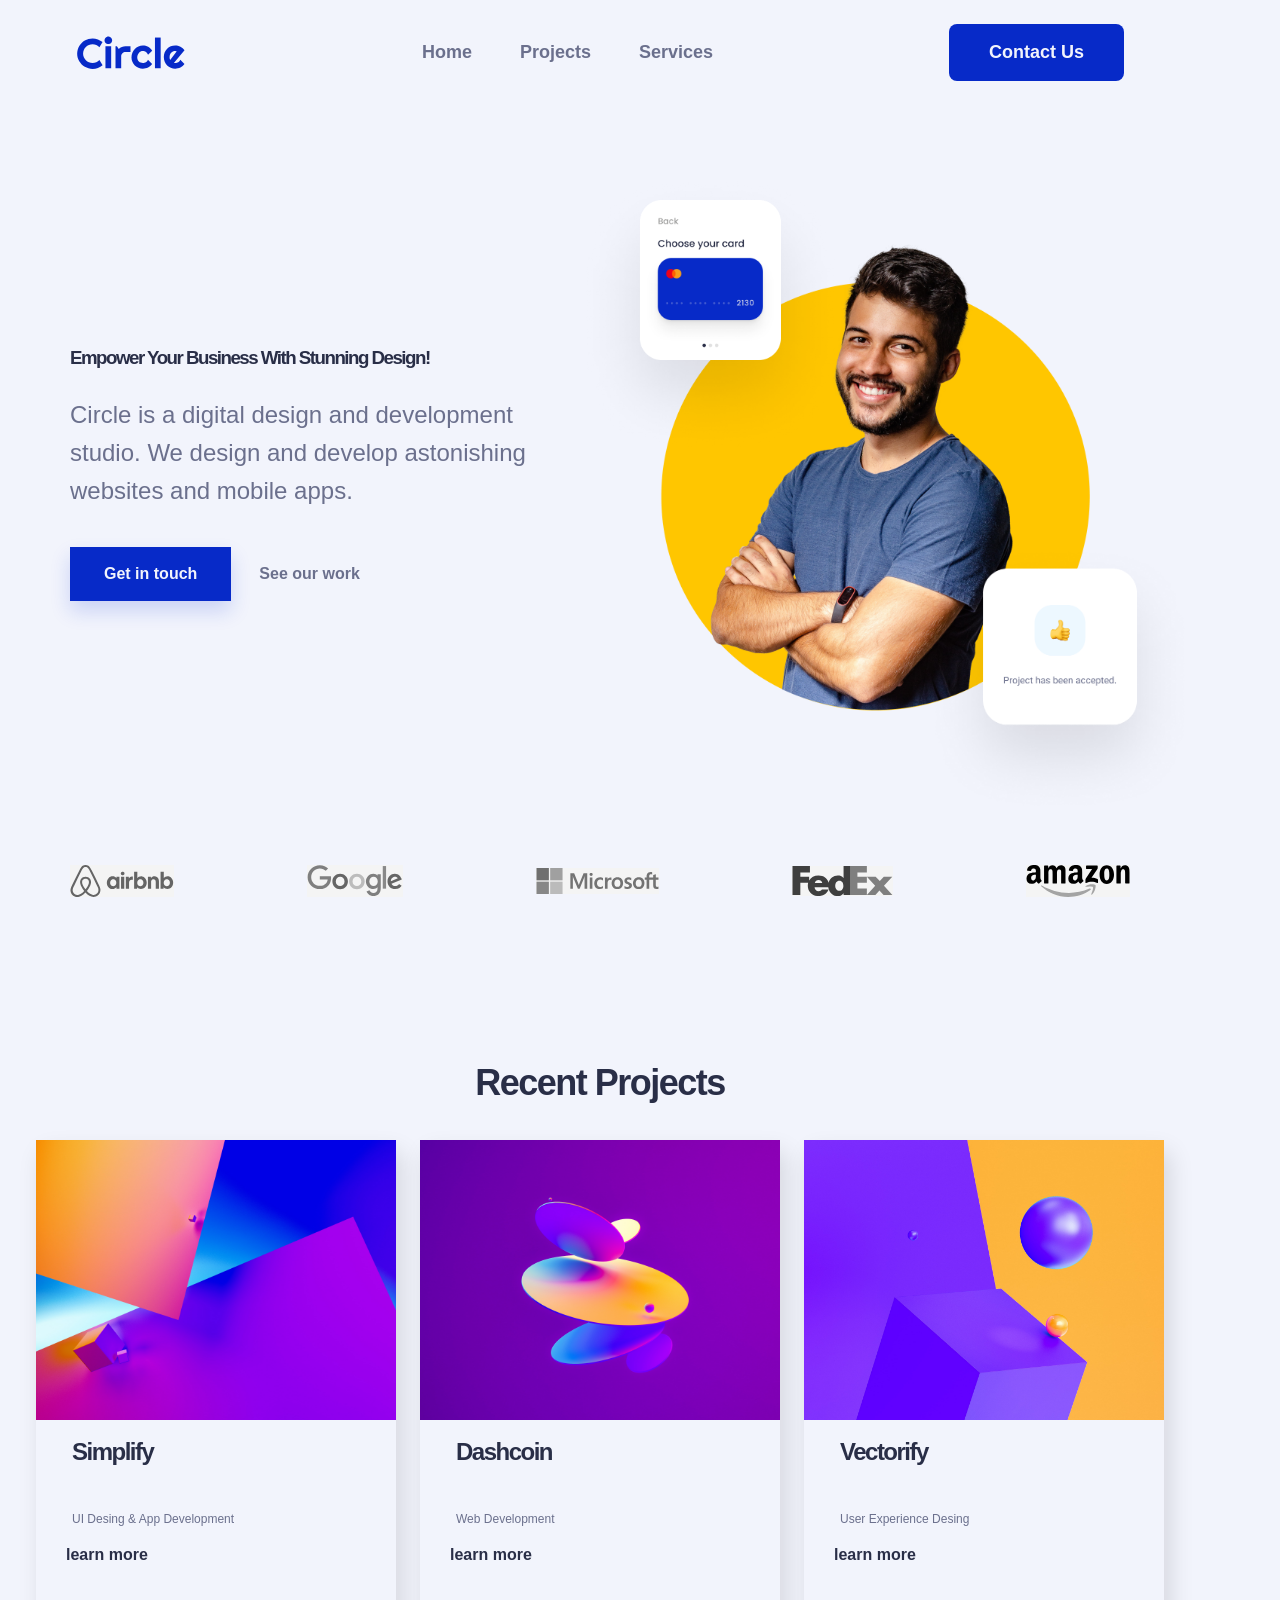
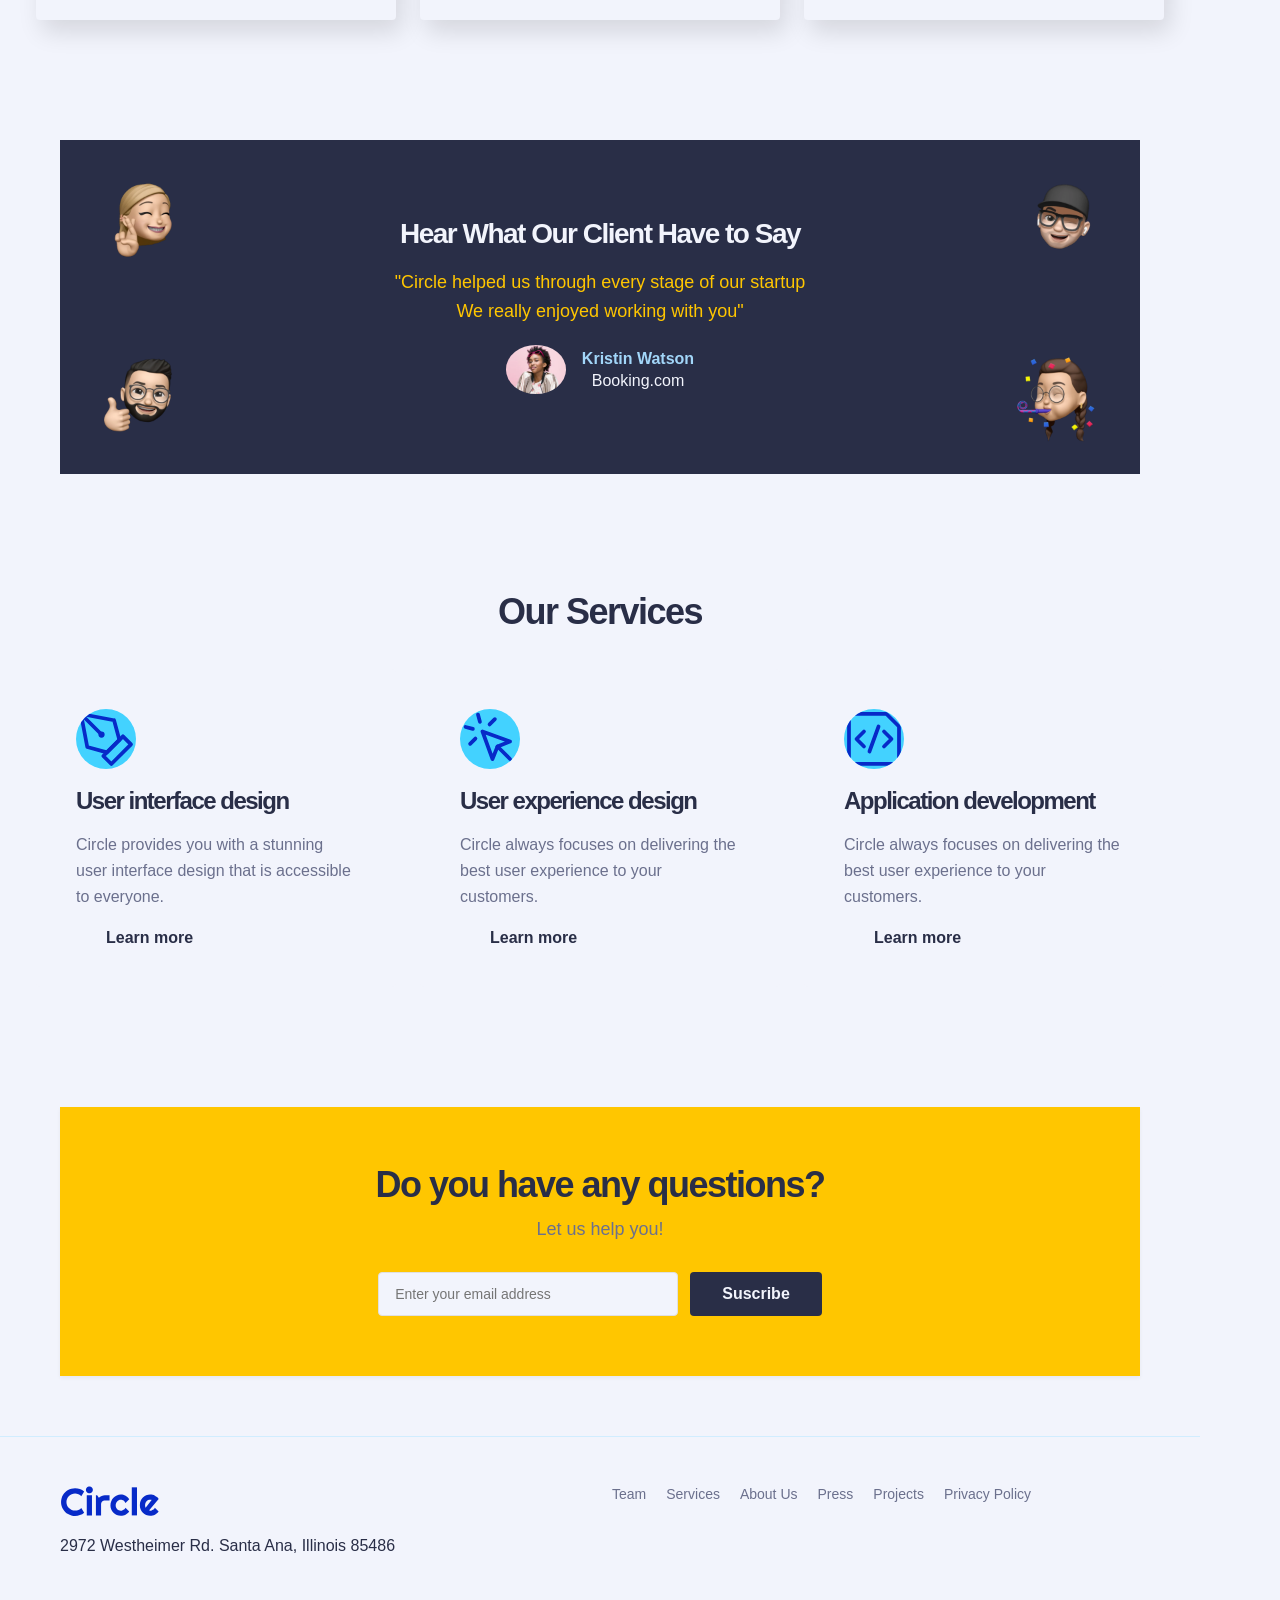
==== commit 2c760a57: "fin del  dia 8-04-2026_1949" ====
--- a/Proyecto/index.html
+++ b/Proyecto/index.html
@@ -89,19 +89,19 @@
       <section class="section2" id="projects">
         <h2>Recent Projects</h2>
         <div class="sectiontwo_container">
-          <a href="./pages/projects.html?id=1" class="part-two-target-One">
+          <a href="./page/projectPage.html" class="part-two-target-One">
             <img class="oneImg" src="../Proyecto/assets/projects-section/1.jpg" alt="projects-section" />
             <h3>Simplify</h3>
             <p>UI Desing & App Development</p>
             <span class="learn-more">learn more</span>
           </a>
-          <a href="./pages/projects.html?id=2" class="part-two-target-two">
+          <a href="./page/projectPage.html" class="part-two-target-two">
             <img class="twoImg" src="../Proyecto/assets/projects-section/2.jpg" alt="projects-section2" />
             <h3>Dashcoin</h3>
             <p>Web Development</p>
             <span class="learn-more">learn more</span>
           </a>
-          <a href="./pages/projects.html?id=3" class="part-two-target-three">
+          <a href="./page/projectPage.html" class="part-two-target-three">
             <img class="threeImg" src="../Proyecto/assets/projects-section/3.jpg" alt="projects-section3" />
             <h3>Vectorify</h3>
             <p>User Experience Desing</p>
@@ -112,22 +112,22 @@
       <!-- TerceraSección -->
       <section class="section3">
         <img
-          src="../assets/project-assets-20260406T084947Z-1-001/project-assets/testimonial-section/memoji-1.png"
+          src="../Proyecto/assets/testimonial-section/memoji-1.png"
           class="corner tl"
           alt=""
         />
         <img
-          src="../assets/project-assets-20260406T084947Z-1-001/project-assets/testimonial-section/memoji-2.png"
+          src="../Proyecto/assets/testimonial-section/memoji-2.png"
           class="corner tr"
           alt=""
         />
         <img
-          src="../assets/project-assets-20260406T084947Z-1-001/project-assets/testimonial-section/memoji-3.png"
+          src="../Proyecto/assets/testimonial-section/memoji-3.png"
           class="corner bl"
           alt=""
         />
         <img
-          src="../assets/project-assets-20260406T084947Z-1-001/project-assets/testimonial-section/memoji-4.png"
+          src="../Proyecto/assets/testimonial-section/memoji-4.png"
           class="corner br"
           alt=""
         />
@@ -138,14 +138,17 @@
             "Circle helped us through every stage of our startup <br />
             We really enjoyed working with you"
           </p>
-          <div class="secction-profile">
-            <img
-              src="../assets/project-assets-20260406T084947Z-1-001/project-assets/testimonial-section/profile.png"
+          <div class="section-profile">
+            <img
+              src="../Proyecto/assets/testimonial-section/profile.png"
               class="profile"
               alt="imagenprofile"
             />
-            <p class="client-name">Kristin Watson</p>
-            <p class="client-title">Booking.com</p>
+            <div class="container-name-client">
+              <p class="client-name">Kristin Watson</p>
+              <p class="client-title">Booking.com</p>
+            </div>
+            
           </div>
         </div>
       </section>
@@ -164,7 +167,7 @@
               Circle provides you with a stunning user interface design that is
               accessible to everyone.
             </p>
-            <a href="#" class="learn-more">Learn more</a>
+            <a href="./pages/projectsPage.html" class="learn-more">Learn more</a>
           </div>
           <div class="part-four-target-two">
             <img
@@ -177,7 +180,7 @@
               Circle always focuses on delivering the best user experience to
               your customers.
             </p>
-            <a href="#" class="learn-more">Learn more</a>
+            <a href="./pages/projectsPage.html" class="learn-more">Learn more</a>
           </div>
           <div class="part-four-target-three">
             <img
@@ -190,7 +193,7 @@
               Circle always focuses on delivering the best user experience to
               your customers.
             </p>
-            <a href="#" class="learn-more">Learn more</a>
+            <a href="./pages/projectsPage.html" class="learn-more">Learn more</a>
           </div>
         </div>
       </section>
--- a/Proyecto/css/global.css
+++ b/Proyecto/css/global.css
@@ -1,44 +1,62 @@
-:root{
-    /* Colores */
-    --color-primary: #072Ac8;
-    --color-secondary: #A2D6F9;
-    --color-accent: #43d2ff;
-    --color-accent-light: #D1EDFF;
-    --color-text-secondary: #6B708D;
-    --color-text-primary: #292E47;
-    --color-warning: #ffc600;
-    --color-bg-light: #F2F4FC;
-    --color-bg-light-blue: #Ecf7ff;
-
-    /* Tipografía */
-    --font-h1: Heading H1 60 Bold;
-    --font-h2: Heading H2 50 Bold;
-    --font-h3: Heading H3 40 Bold;
-    --font-h4: Heading H4 24 Bold;
-    --font-body-lg: Body Intro Text 24 Medium;
-    --font-body: Body Intro Text 20 Regular;
-    --font-text-sm: Heading Text 17 Regular;
-    --font-text-sm-medium: Heading Text 17 Medium;
-    --font-caption: Caption 1 text 15 Regular;
-    --font-caption-medium: Caption 2 text 15 Regular;
-    
-
-    
+:root {
+  /* Colores */
+  --color-primary: #072ac8;
+  --color-secondary: #a2d6f9;
+  --color-accent: #43d2ff;
+  --color-accent-light: #d1edff;
+  --color-text-secondary: #6b708d;
+  --color-text-primary: #292e47;
+  --color-warning: #ffc600;
+  --color-bg-light: #f2f4fc;
+  --color-bg-light-blue: #ecf7ff;
+
+  /* Tipografía */
+  --font-h1: Heading H1 60 Bold;
+  --font-h2: Heading H2 50 Bold;
+  --font-h3: Heading H3 40 Bold;
+  --font-h4: Heading H4 24 Bold;
+  --font-body-lg: Body Intro Text 24 Medium;
+  --font-body: Body Intro Text 20 Regular;
+  --font-text-sm: Heading Text 17 Regular;
+  --font-text-sm-medium: Heading Text 17 Medium;
+  --font-caption: Caption 1 text 15 Regular;
+  --font-caption-medium: Caption 2 text 15 Regular;
 }
 
 * {
+  max-width: 1200px;
+  background-color: var(--color-bg-light);
   margin: 0;
   padding: 0;
   box-sizing: border-box;
   font-family: "Roboto", sans-serif;
 }
-
+h1,
+h2,
+h3,
+h4 {
+  line-height: 0.98;
+  margin: 0 0 28px;
+  font-weight: 800;
+  letter-spacing: -1.5px;
+  color: var(--color-text-primary);
+}
+h1 {
+  font-family: var(--font-h1);
+}
+h2 {
+  font-family: var(--font-h2);
+}
+h3 {
+  font-family: var(--font-h3);
+}
+h4 {
+  font-family: var(--font-h4);
+}
 /* Cabecera */
 
 .header {
   padding: 24px 0;
-  background-color: #ffffff;
-  box-shadow: 0 2px 8px rgba(0, 0, 0, 0.08);
   position: sticky;
   top: 0;
   z-index: 100;
@@ -52,7 +70,6 @@
   justify-content: space-between;
   padding: 0 16px;
 }
-
 
 .menu {
   display: flex;
@@ -99,6 +116,89 @@
   background-color: var(--color-accent);
   color: var(--color-text-primary);
 }
+
+.footer {
+  margin: 10%;
+}
+.logo {
+  width: 110px;
+  height: auto;
+}
+.logo-footer {
+  width: 100px;
+  height: auto;
+}
+.logo-link {
+  display: inline-block;
+}
+.menu ul {
+  list-style: none;
+  display: flex;
+  gap: 48px;
+  margin: 0;
+  padding: 0;
+}
+
+.menu a {
+  text-decoration: none;
+  color: var(--color-text-secondary);
+  font-size: 18px;
+  font-weight: 600;
+}
+
+.menu a:hover {
+  color: var(--color-primary);
+}
+
+/* Hamburger Menu */
+.hamburger {
+  display: none;
+  font-size: 28px;
+  cursor: pointer;
+  color: var(--color-text-primary);
+}
+
+.menu-toggle {
+  display: none;
+}
+
+.menu-toggle:checked + .hamburger + .menu {
+  display: flex;
+  flex-direction: column;
+  position: absolute;
+  top: 70px;
+  left: 0;
+  right: 0;
+  background: var(--color-bg-light);
+  width: 100%;
+  gap: 0;
+}
+
+.menu-toggle:checked + .hamburger + .menu ul {
+  flex-direction: column;
+  gap: 0;
+  width: 100%;
+}
+
+.menu-toggle:checked + .hamburger + .menu ul li {
+  width: 100%;
+  border-bottom: 1px solid #f0f0f0;
+}
+
+.menu-toggle:checked + .hamburger + .menu ul li a {
+  display: block;
+  padding: 16px 20px;
+}
+
+.btn-contact {
+  background: var(--color-primary);
+  color: var(--color-bg-light);
+  border: none;
+  padding: 18px 40px;
+  font-size: 18px;
+  font-weight: 700;
+  cursor: pointer;
+}
 #newsletter {
   width: 90%;
   height: auto;
@@ -108,90 +208,9 @@
   padding: 60px 0;
   box-shadow: 0 2px 4px rgba(0, 0, 0, 0.05);
 }
-.footer {
-  margin: 10%;
-}
-.logo {
-  width: 110px;
-  height: auto;
-}
-.logo-footer {
-  width: 100px;
-  height: auto;
-}
-.logo-link {
-  display: inline-block;
-}
-.menu ul {
-  list-style: none;
-  display: flex;
-  gap: 48px;
-  margin: 0;
-  padding: 0;
-}
-
-.menu a {
-  text-decoration: none;
-  color: var(--color-text-secondary);
-  font-size: 18px;
-  font-weight: 600;
-}
-
-.menu a:hover {
-  color: var(--color-primary);
-}
-
-/* Hamburger Menu */
-.hamburger {
-  display: none;
-  font-size: 28px;
-  cursor: pointer;
-  color: var(--color-text-primary);
-}
-
-.menu-toggle {
-  display: none;
-}
-
-.menu-toggle:checked + .hamburger + .menu {
-  display: flex;
-  flex-direction: column;
-  position: absolute;
-  top: 70px;
-  left: 0;
-  right: 0;
-  background: var(--color-bg-light);
-  width: 100%;
-  gap: 0;
-}
-
-.menu-toggle:checked + .hamburger + .menu ul {
-  flex-direction: column;
-  gap: 0;
-  width: 100%;
-}
-
-.menu-toggle:checked + .hamburger + .menu ul li {
-  width: 100%;
-  border-bottom: 1px solid #f0f0f0;
-}
-
-.menu-toggle:checked + .hamburger + .menu ul li a {
-  display: block;
-  padding: 16px 20px;
-}
-
-.btn-contact {
-  background: var(--color-primary);
-  color: var(--color-bg-light);
-  border: none;
-  padding: 18px 40px;
-  font-size: 18px;
-  font-weight: 700;
-  cursor: pointer;
-}
 
 #newsletter h2 {
+  background: none;
   font-size: 36px;
   color: var(--color-text-primary);
   padding: 0 0 16px;
@@ -199,12 +218,14 @@
   font-weight: 800;
 }
 #newsletter p {
+  background: none;
   color: var(--color-text-secondary);
   font-size: 18px;
   padding: 0 0 32px;
   margin: 0;
 }
-.sectionFiveEmail {
+.sectioFiveEmail {
+  background: none;
   display: flex;
   gap: 12px;
   justify-content: center;
@@ -242,9 +263,6 @@
   background: var(--color-primary);
 }
 
-
-
-
 /* Pie de página */
 
 .piePage {
@@ -272,8 +290,6 @@
   flex-direction: column;
   gap: 20px;
 }
-
-
 
 .footer-links {
   list-style: none;
--- a/Proyecto/css/styleResponsive.css
+++ b/Proyecto/css/styleResponsive.css
@@ -1,4 +1,3 @@
-
 /* ============================================
    RESPONSIVE DESIGN - MEDIA QUERIES
    ============================================ */
@@ -185,6 +184,13 @@
   .corner {
     width: 12%;
   }
+  .tl,
+  .tr,
+  .bl,
+  .br {
+    display: none !important;
+  }
+
 
   .content {
     max-width: 100%;
--- a/Proyecto/css/index.css
+++ b/Proyecto/css/index.css
@@ -1,3 +1,4 @@
+
 
 html {
   scroll-behavior: smooth;
@@ -100,16 +101,18 @@
 }
 
 .card-top {
-  width: 50%;
-  top: 1%;
-  left: 2%;
+  background: none;
+  width: 280px;
+  top:0;
+  left: -50px;
 }
 
 .card-bottom {
-  width: 50%;
+  background: none;
+  width: 280px;
   top: 60%;
-  bottom: 2%;
-  right: 1%;
+  bottom: 0;
+  right: -70px;
 }
 
 .part-One-Section-three {
@@ -191,7 +194,8 @@
 
 .learn-more {
   background-color: transparent;
-  color: var(--color-primary);
+  margin-left: 30px;
+  color: var(--color-text-primary);
   border: none;
   padding: 0;
   font-weight: 600;
@@ -232,6 +236,7 @@
   background-image: url(../assets/project-assets-20260406T084947Z-1-001/project-assets/testimonial-section/orbit.png);
   background-size: cover;
   background-repeat: no-repeat;
+  text-align: -webkit-center;
   position: relative;
   padding: 80px 0;
   margin: 5%;
@@ -256,7 +261,7 @@
 }
 .corner {
   position: absolute;
-  width: 15%;
+  width: 100px;
   height: auto;
   z-index: 2;
   pointer-events: none;
@@ -264,20 +269,20 @@
 }
 
 .tl {
-  top: 3%;
-  left: 3%;
+  top: 30px;
+  left: 30px;
 }
 .tr {
-  top: 3%;
-  right: 3%;
+  top: 30px;
+  right: 30px;
 }
 .bl {
-  bottom: 3%;
-  left: 3%;
+  bottom: 30px;
+  left: 30px;
 }
 .br {
-  bottom: 3%;
-  right: 3%;
+  bottom: 30px;
+  right: 30px;
 }
 
 .content {
@@ -293,22 +298,34 @@
   align-items: center;
 }
 .testimonial {
+  background: none;;
   color: var(--color-warning);
   font-size: 18px;
   line-height: 1.6;
   text-align: center;
   max-width: 500px;
 }
+.container-name-client {
+  background: none;
+  display: flex;
+  flex-direction: column;
+  gap: 4px;
+}
 .client-name {
+  background: none;
   color: var(--color-secondary);
   font-size: 16px;
   font-weight: 600;
 }
-.secction-profile {
+.section-profile {
+  background: none;
   display: flex;
   gap: 16px;
   margin-top: 20px;
   align-items: center;
+}
+.client-title {
+  background: none;
 }
 .profile {
   border-radius: 50%;
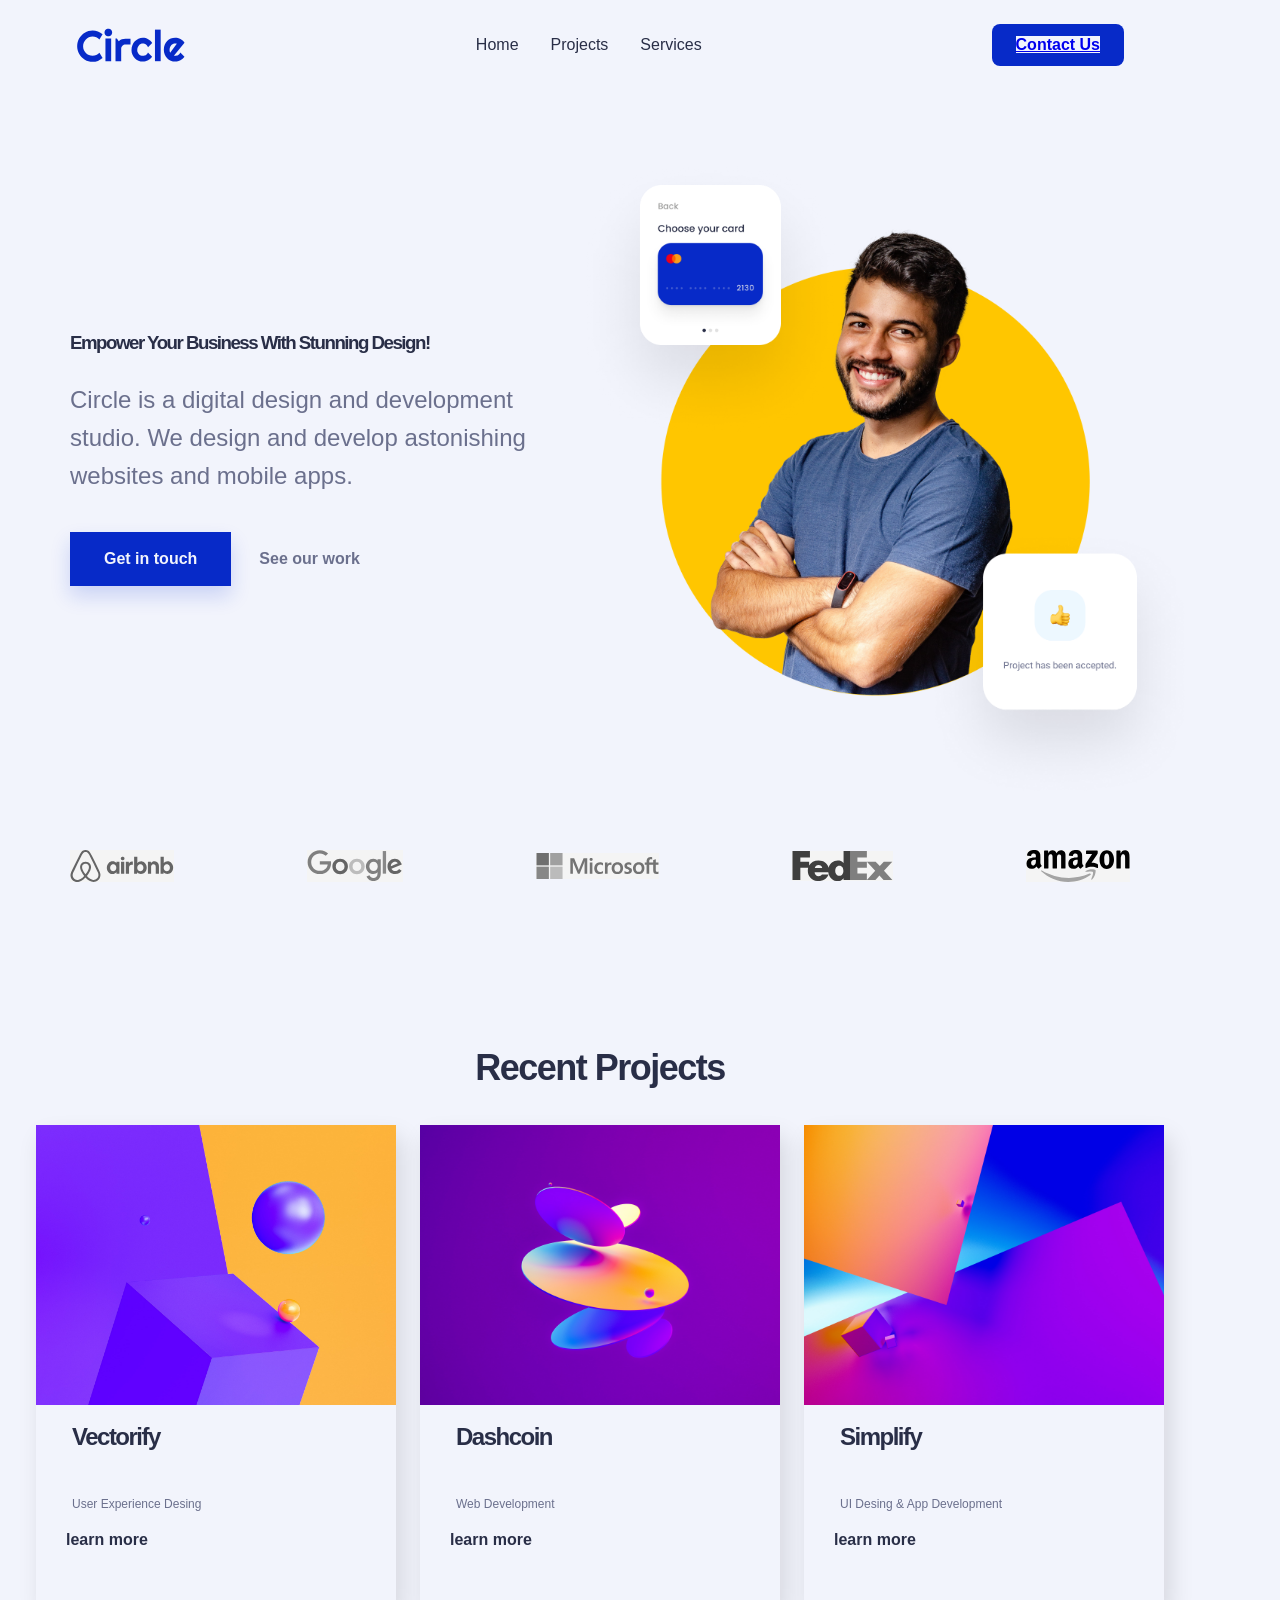
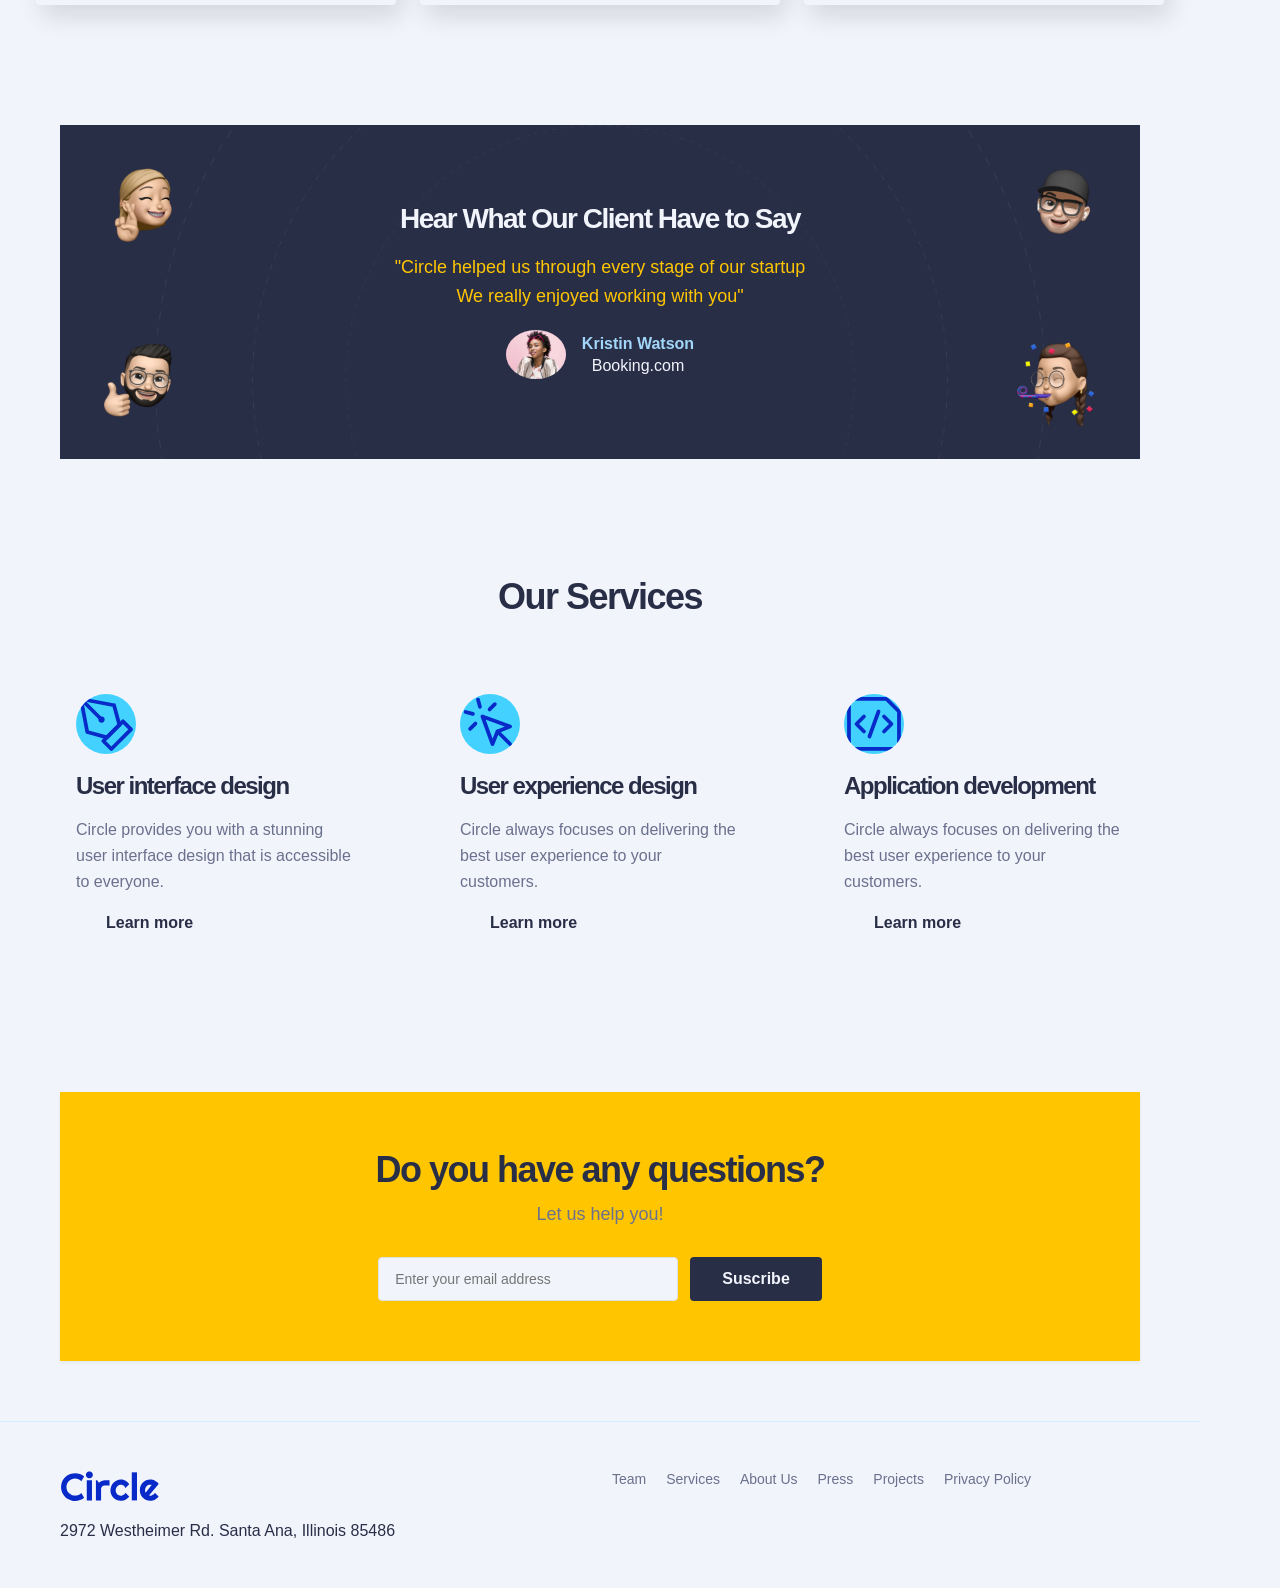
==== commit 5f6c7ed6: "Actualizacion javaScript y retoques 09-04-2026_1220" ====
--- a/Proyecto/index.html
+++ b/Proyecto/index.html
@@ -3,16 +3,16 @@
   <head>
     <meta charset="UTF-8" />
     <meta name="viewport" content="width=device-width, initial-scale=1.0" />
-    <link rel="stylesheet" href="../Proyecto/css/global.css" />
-    <link rel="stylesheet" href="../Proyecto/css/styleResponsive.css" />
-    <link rel="stylesheet" href="../Proyecto/css/index.css" />
+    <link rel="stylesheet" href="./css/styleResponsive.css" />
+    <link rel="stylesheet" href="./css/global.css" />
+    <link rel="stylesheet" href="./css/index.css" />
     <title>Circle</title>
   </head>
   <body>
     <header class="header">
       <nav class="header-inner">
         <img
-          src="../Proyecto/assets/logos/circle.svg"
+          src="./assets/logos/circle.svg"
           alt="Logo de circle"
           class="logo"
         />
@@ -27,12 +27,12 @@
           </ul>
         </nav>
 
-        <button class="btn-contact">Contact Us</button>
+        <button class="btn-contact"><a href="./page/formulario.html">Contact Us</a></button>
       </nav>
     </header>
 
     <article>
-      <!-- Primeraseccion -->
+      <!-- Primera seccion -->
       <section class="section1">
         <div class="section1-container">
           <div class="part-One-Section-One">
@@ -51,17 +51,23 @@
           <div class="part-One-Section-two">
             <img
               class="hero-main"
-              src="../Proyecto/assets/hero-section/hero-image.png"
+              src="./assets/hero-section/hero-image.png"
               alt="Hero image"
             />
+            <video
+              class="hero-video-player"
+              src="./assets/hero-section/hero-video.mp4"
+              alt="Hero video"
+              preload="auto"
+            ></video>
             <img
               class="hero-card card-top"
-              src="../Proyecto/assets/hero-section/card-1.png"
+              src="./assets/hero-section/card-1.png"
               alt="Choose your card"
             />
             <img
               class="hero-card card-bottom"
-              src="../Proyecto/assets/hero-section/card-2.png"
+              src="./assets/hero-section/card-2.png"
               alt="Project accepted"
             />
           </div>
@@ -69,40 +75,40 @@
 
         <div class="part-One-Section-three">
           <a href="https://www.airbnb.com" target="_blank" rel="noopener noreferrer">
-            <img src="../Proyecto/assets/logos/airbnb-logo.svg" alt="airbnb-logo" />
+            <img src="./assets/logos/airbnb-logo.svg" alt="airbnb-logo" loading="lazy" />
           </a>
           <a href="https://www.google.com" target="_blank" rel="noopener noreferrer">
-            <img src="../Proyecto/assets/logos/google-logo.svg" alt="google-logo" />
+            <img src="./assets/logos/google-logo.svg" alt="google-logo" loading="lazy" />
           </a>
           <a href="https://www.microsoft.com" target="_blank" rel="noopener noreferrer">
-            <img src="../Proyecto/assets/logos/microsoft-logo.svg" alt="microsoft-logo" />
+            <img src="./assets/logos/microsoft-logo.svg" alt="microsoft-logo" loading="lazy" />
           </a>
           <a href="https://www.fedex.com" target="_blank" rel="noopener noreferrer">
-            <img src="../Proyecto/assets/logos/fedex-logo.svg" alt="fedex-logo" />
+            <img src="./assets/logos/fedex-logo.svg" alt="fedex-logo" loading="lazy" />
           </a>
           <a href="https://www.amazon.com" target="_blank" rel="noopener noreferrer">
-            <img src="../Proyecto/assets/logos/amazon-logo.svg" alt="amazon-logo" />
-          </a>
-        </div>
-      </section>
-      <!-- segunda Seccion -->
+            <img src="./assets/logos/amazon-logo.svg" alt="amazon-logo" loading="lazy" />
+          </a>
+        </div>
+      </section>
+      <!-- Segunda Seccion -->
       <section class="section2" id="projects">
         <h2>Recent Projects</h2>
         <div class="sectiontwo_container">
           <a href="./page/projectPage.html" class="part-two-target-One">
-            <img class="oneImg" src="../Proyecto/assets/projects-section/1.jpg" alt="projects-section" />
+            <img class="oneImg" src="./assets/projects-section/1.jpg" alt="projects-section" loading="lazy" />
             <h3>Simplify</h3>
             <p>UI Desing & App Development</p>
             <span class="learn-more">learn more</span>
           </a>
           <a href="./page/projectPage.html" class="part-two-target-two">
-            <img class="twoImg" src="../Proyecto/assets/projects-section/2.jpg" alt="projects-section2" />
+            <img class="twoImg" src="./assets/projects-section/2.jpg" alt="projects-section2" loading="lazy" />
             <h3>Dashcoin</h3>
             <p>Web Development</p>
             <span class="learn-more">learn more</span>
           </a>
           <a href="./page/projectPage.html" class="part-two-target-three">
-            <img class="threeImg" src="../Proyecto/assets/projects-section/3.jpg" alt="projects-section3" />
+            <img class="threeImg" src="./assets/projects-section/3.jpg" alt="projects-section3" loading="lazy" />
             <h3>Vectorify</h3>
             <p>User Experience Desing</p>
             <span class="learn-more">learn more</span>
@@ -112,24 +118,28 @@
       <!-- TerceraSección -->
       <section class="section3">
         <img
-          src="../Proyecto/assets/testimonial-section/memoji-1.png"
+          src="./assets/testimonial-section/memoji-1.png"
           class="corner tl"
           alt=""
-        />
-        <img
-          src="../Proyecto/assets/testimonial-section/memoji-2.png"
+          loading="lazy"
+        />
+        <img
+          src="./assets/testimonial-section/memoji-2.png"
           class="corner tr"
           alt=""
-        />
-        <img
-          src="../Proyecto/assets/testimonial-section/memoji-3.png"
+          loading="lazy"
+        />
+        <img
+          src="./assets/testimonial-section/memoji-3.png"
           class="corner bl"
           alt=""
-        />
-        <img
-          src="../Proyecto/assets/testimonial-section/memoji-4.png"
+          loading="lazy"
+        />
+        <img
+          src="./assets/testimonial-section/memoji-4.png"
           class="corner br"
           alt=""
+          loading="lazy"
         />
 
         <div class="content">
@@ -140,9 +150,10 @@
           </p>
           <div class="section-profile">
             <img
-              src="../Proyecto/assets/testimonial-section/profile.png"
+              src="./assets/testimonial-section/profile.png"
               class="profile"
               alt="imagenprofile"
+              loading="lazy"
             />
             <div class="container-name-client">
               <p class="client-name">Kristin Watson</p>
@@ -159,41 +170,44 @@
           <div class="part-four-target-One">
             <img
               class="oneIco"
-              src="../Proyecto/assets/services-section/icons/1.svg"
+              src="./assets/services-section/icons/1.svg"
               alt="projects-section"
+              loading="lazy"
             />
             <h3>User interface design</h3>
             <p>
               Circle provides you with a stunning user interface design that is
               accessible to everyone.
             </p>
-            <a href="./pages/projectsPage.html" class="learn-more">Learn more</a>
+            <a href="./page/formulario.html" class="learn-more">Learn more</a>
           </div>
           <div class="part-four-target-two">
             <img
               class="twoIco"
-             src="../Proyecto/assets/services-section/icons/2.svg"
+             src="./assets/services-section/icons/2.svg"
               alt="projects-section2"
+              loading="lazy"
             />
             <h3>User experience design</h3>
             <p>
               Circle always focuses on delivering the best user experience to
               your customers.
             </p>
-            <a href="./pages/projectsPage.html" class="learn-more">Learn more</a>
+            <a href="./page/formulario.html" class="learn-more">Learn more</a>
           </div>
           <div class="part-four-target-three">
             <img
               class="threeIco"
-              src="../Proyecto/assets/services-section/icons/3.svg"
+              src="./assets/services-section/icons/3.svg"
               alt="projects-section3"
+              loading="lazy"
             />
             <h3>Application development</h3>
             <p>
               Circle always focuses on delivering the best user experience to
               your customers.
             </p>
-            <a href="./pages/projectsPage.html" class="learn-more">Learn more</a>
+            <a href="./page/formulario.html" class="learn-more">Learn more</a>
           </div>
         </div>
       </section>
@@ -203,7 +217,7 @@
         <p>Let us help you!</p>
         <div class="sectioFiveEmail">
           <input type="email"  placeholder="Enter your email address" class="email-input">
-          <a href="./pages/contact.html" class="btn-submit">Suscribe</a>
+          <a href="./page/formulario.html" class="btn-submit">Suscribe</a>
         </div>
         
       </section>
@@ -213,7 +227,7 @@
       <article class="footer-container">
         <section>
           <img
-            src="../Proyecto/assets/logos/circle.svg"
+            src="./assets/logos/circle.svg"
             alt="Logo de circle"
             class="logo-footer">
           <p>2972 Westheimer Rd. Santa Ana, Illinois 85486</p>
@@ -230,5 +244,28 @@
         </section>
       </article>
     </footer>
+    <script src="./JavaScript/global.js" defer></script>
+    <script src="./JavaScript/index.js" defer></script>
+    <script src="./JavaScript/heroVideoHover.js" defer></script>
+    
+    <!-- Service Worker Registration -->
+    <script defer>
+      if ('serviceWorker' in navigator) {
+        window.addEventListener('load', () => {
+          navigator.serviceWorker.register('./sw.js')
+            .then(reg => {
+              if (location.hostname === 'localhost') {
+                console.log('✓ Service Worker registrado:', reg.scope);
+              }
+            })
+            .catch(err => {
+              if (location.hostname === 'localhost') {
+                console.error('✗ Error registrando SW:', err);
+              }
+            });
+        });
+      }
+    </script>
   </body>
+  
 </html>
--- a/Proyecto/css/styleResponsive.css
+++ b/Proyecto/css/styleResponsive.css
@@ -196,7 +196,7 @@
     max-width: 100%;
   }
 
-  .secction-profile {
+  .section-profile {
     flex-direction: row;
     align-items: center;
     gap: 16px;
@@ -208,7 +208,7 @@
     flex-shrink: 0;
   }
 
-  .secction-profile p {
+  .section-profile p {
     margin: 0;
     font-size: 14px;
   }
@@ -532,7 +532,7 @@
     max-width: 100%;
   }
 
-  .secction-profile {
+  .section-profile {
     flex-direction: column;
     align-items: center;
     gap: 12px;
@@ -544,7 +544,7 @@
     margin: 0;
   }
 
-  .secction-profile p {
+  .section-profile p {
     margin: 0;
     font-size: 13px;
   }
--- a/Proyecto/css/global.css
+++ b/Proyecto/css/global.css
@@ -87,6 +87,7 @@
   padding: 0;
 }
 
+
 .menu a {
   color: var(--color-text-primary);
   font-size: 16px;
@@ -115,6 +116,7 @@
 .btn-contact:hover {
   background-color: var(--color-accent);
   color: var(--color-text-primary);
+  transform: scale(1.05);
 }
 
 .footer {
@@ -131,24 +133,8 @@
 .logo-link {
   display: inline-block;
 }
-.menu ul {
-  list-style: none;
-  display: flex;
-  gap: 48px;
-  margin: 0;
-  padding: 0;
-}
-
-.menu a {
-  text-decoration: none;
-  color: var(--color-text-secondary);
-  font-size: 18px;
-  font-weight: 600;
-}
-
-.menu a:hover {
-  color: var(--color-primary);
-}
+
+
 
 /* Hamburger Menu */
 .hamburger {
@@ -188,16 +174,6 @@
 .menu-toggle:checked + .hamburger + .menu ul li a {
   display: block;
   padding: 16px 20px;
-}
-
-.btn-contact {
-  background: var(--color-primary);
-  color: var(--color-bg-light);
-  border: none;
-  padding: 18px 40px;
-  font-size: 18px;
-  font-weight: 700;
-  cursor: pointer;
 }
 #newsletter {
   width: 90%;
--- a/Proyecto/css/index.css
+++ b/Proyecto/css/index.css
@@ -92,12 +92,37 @@
   max-width: 430px;
   width: 100%;
   height: auto;
+  opacity: 1;
+  transition: opacity 0.5s ease-in-out;
+  cursor: pointer;
+}
+
+.hero-main:hover {
+  cursor: pointer;
+}
+
+.hero-video-player {
+  position: absolute;
+  top: 50%;
+  left: 50%;
+  transform: translate(-50%, -50%);
+  z-index: 1;
+  max-width: 430px;
+  width: 100%;
+  height: auto;
+  opacity: 0;
+  pointer-events: none;
+  transition: opacity 0.5s ease-in-out;
+  border-radius: 4px;
+  display: block;
 }
 
 .hero-card {
   position: absolute;
   z-index: 2;
   height: auto;
+  opacity: 1;
+  transition: opacity 0.5s ease-in-out;
 }
 
 .card-top {
@@ -233,7 +258,7 @@
 /* Seccion 3 */
 .section3 {
   background: var(--color-text-primary);
-  background-image: url(../assets/project-assets-20260406T084947Z-1-001/project-assets/testimonial-section/orbit.png);
+  background-image: url(../assets/testimonial-section/orbit.png);
   background-size: cover;
   background-repeat: no-repeat;
   text-align: -webkit-center;
@@ -257,7 +282,7 @@
   width: 120px;
   height: auto;
   z-index: 3;
-  background: url("../assets/project-assets-20260406T084947Z-1-001/project-assets/testimonial-section/orbit.png");
+  background: url("../assets/testimonial-section/orbit.png");
 }
 .corner {
   position: absolute;
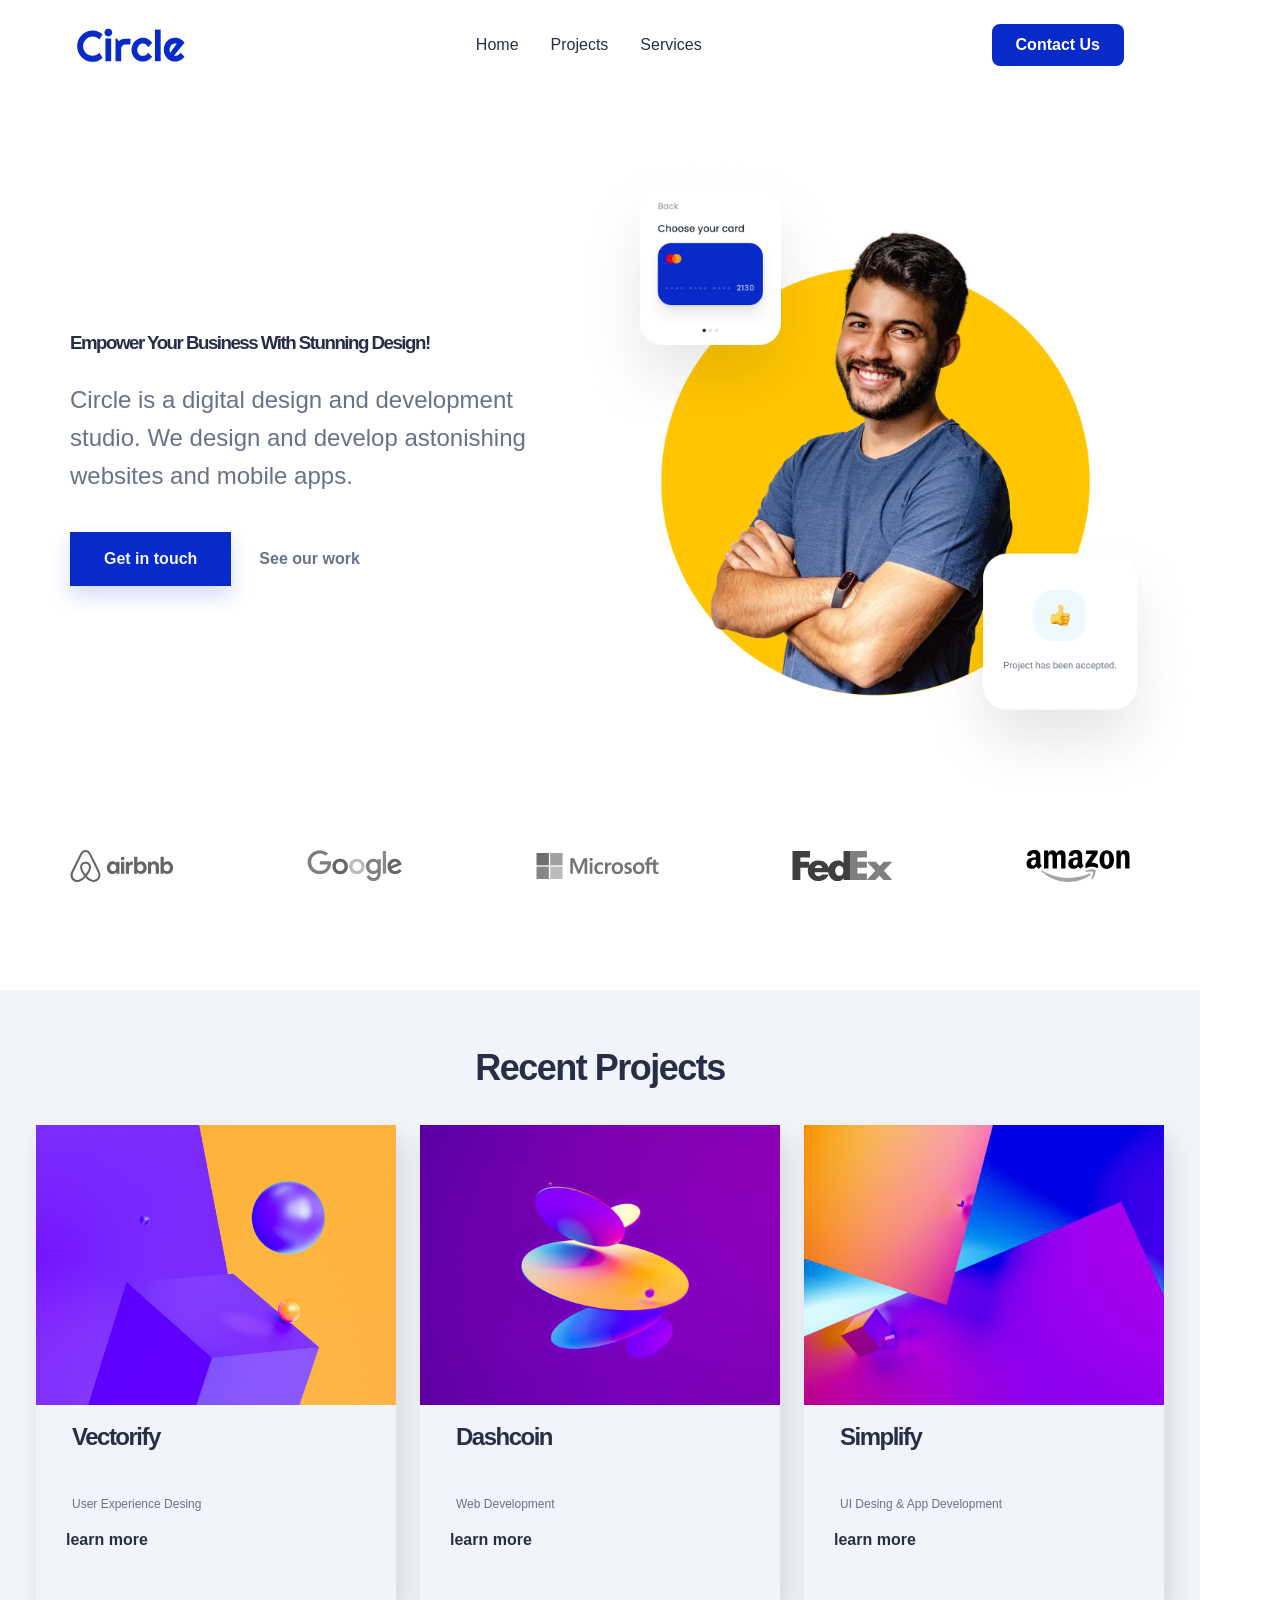
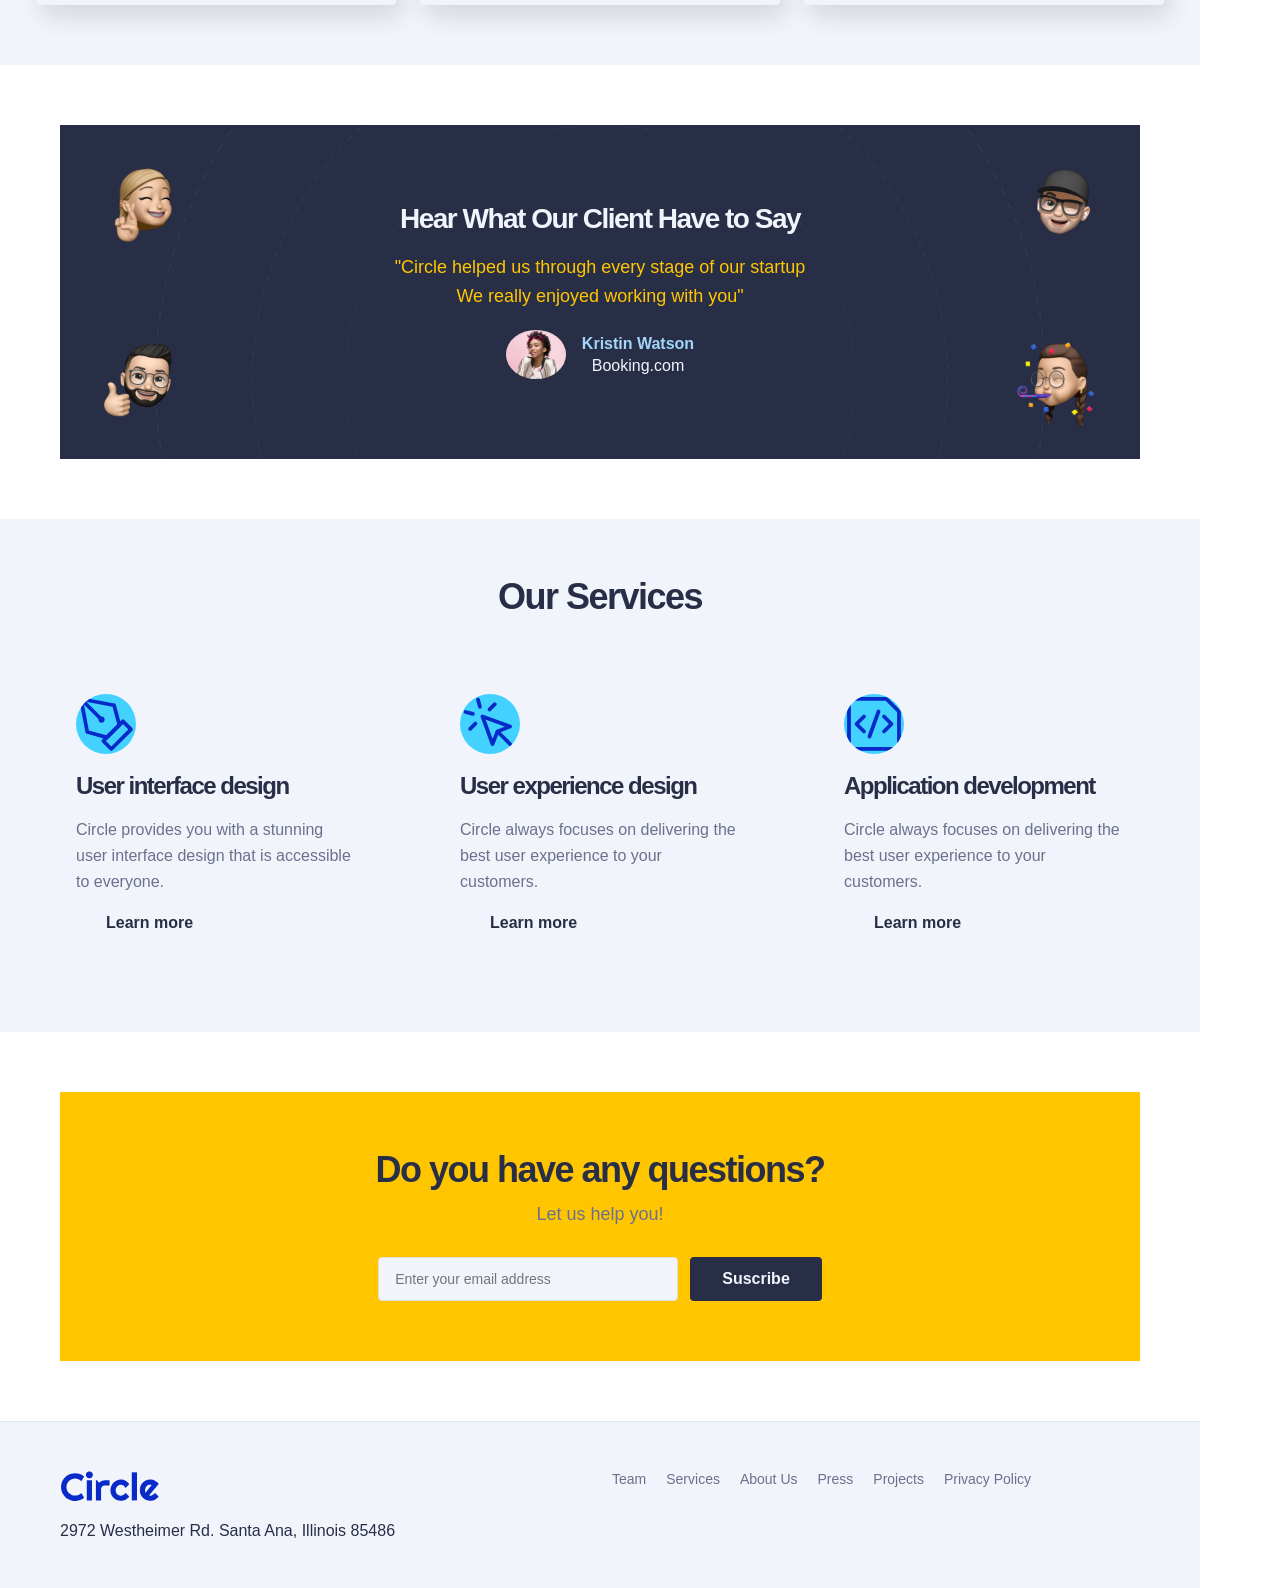
==== commit 2f76d6d9: "correccion de erroes y optimizacion 09-04-2026_1529" ====
--- a/Proyecto/index.html
+++ b/Proyecto/index.html
@@ -59,6 +59,7 @@
               src="./assets/hero-section/hero-video.mp4"
               alt="Hero video"
               preload="auto"
+              muted
             ></video>
             <img
               class="hero-card card-top"
@@ -179,7 +180,7 @@
               Circle provides you with a stunning user interface design that is
               accessible to everyone.
             </p>
-            <a href="./page/formulario.html" class="learn-more">Learn more</a>
+            <a href="#" class="learn-more">Learn more</a>
           </div>
           <div class="part-four-target-two">
             <img
@@ -193,7 +194,7 @@
               Circle always focuses on delivering the best user experience to
               your customers.
             </p>
-            <a href="./page/formulario.html" class="learn-more">Learn more</a>
+            <a href="#" class="learn-more">Learn more</a>
           </div>
           <div class="part-four-target-three">
             <img
@@ -207,7 +208,7 @@
               Circle always focuses on delivering the best user experience to
               your customers.
             </p>
-            <a href="./page/formulario.html" class="learn-more">Learn more</a>
+            <a href="#html" class="learn-more">Learn more</a>
           </div>
         </div>
       </section>
@@ -239,7 +240,7 @@
             <li><a href="#">About Us</a></li>
             <li><a href="#">Press</a></li>
             <li><a href="#projects">Projects</a></li>
-            <li><a href="#">Privacy Policy</a></li>
+            <li><a href="./page/error404.html">Privacy Policy</a></li>
           </ul>
         </section>
       </article>
@@ -257,6 +258,23 @@
               if (location.hostname === 'localhost') {
                 console.log('✓ Service Worker registrado:', reg.scope);
               }
+              
+              // Detectar actualizaciones cada 5 segundos
+              setInterval(() => {
+                reg.update();
+              }, 5000);
+              
+              // Cuando hay una actualización disponible, recargar página
+              reg.addEventListener('updatefound', () => {
+                const newWorker = reg.installing;
+                newWorker.addEventListener('statechange', () => {
+                  if (newWorker.state === 'installed' && navigator.serviceWorker.controller) {
+                    // Nueva versión disponible, recargar
+                    console.log('✓ Nueva versión disponible - recargando...');
+                    window.location.reload();
+                  }
+                });
+              });
             })
             .catch(err => {
               if (location.hostname === 'localhost') {
--- a/Proyecto/css/global.css
+++ b/Proyecto/css/global.css
@@ -25,7 +25,7 @@
 
 * {
   max-width: 1200px;
-  background-color: var(--color-bg-light);
+  /* background-color: var(--color-bg-light); */
   margin: 0;
   padding: 0;
   box-sizing: border-box;
@@ -56,6 +56,7 @@
 /* Cabecera */
 
 .header {
+  background-color: rgba(255, 255, 255, 0.882);
   padding: 24px 0;
   position: sticky;
   top: 0;
@@ -113,6 +114,11 @@
   flex-shrink: 0;
 }
 
+.btn-contact a{
+  color: #ffffff;
+  text-decoration: none;
+}
+
 .btn-contact:hover {
   background-color: var(--color-accent);
   color: var(--color-text-primary);
